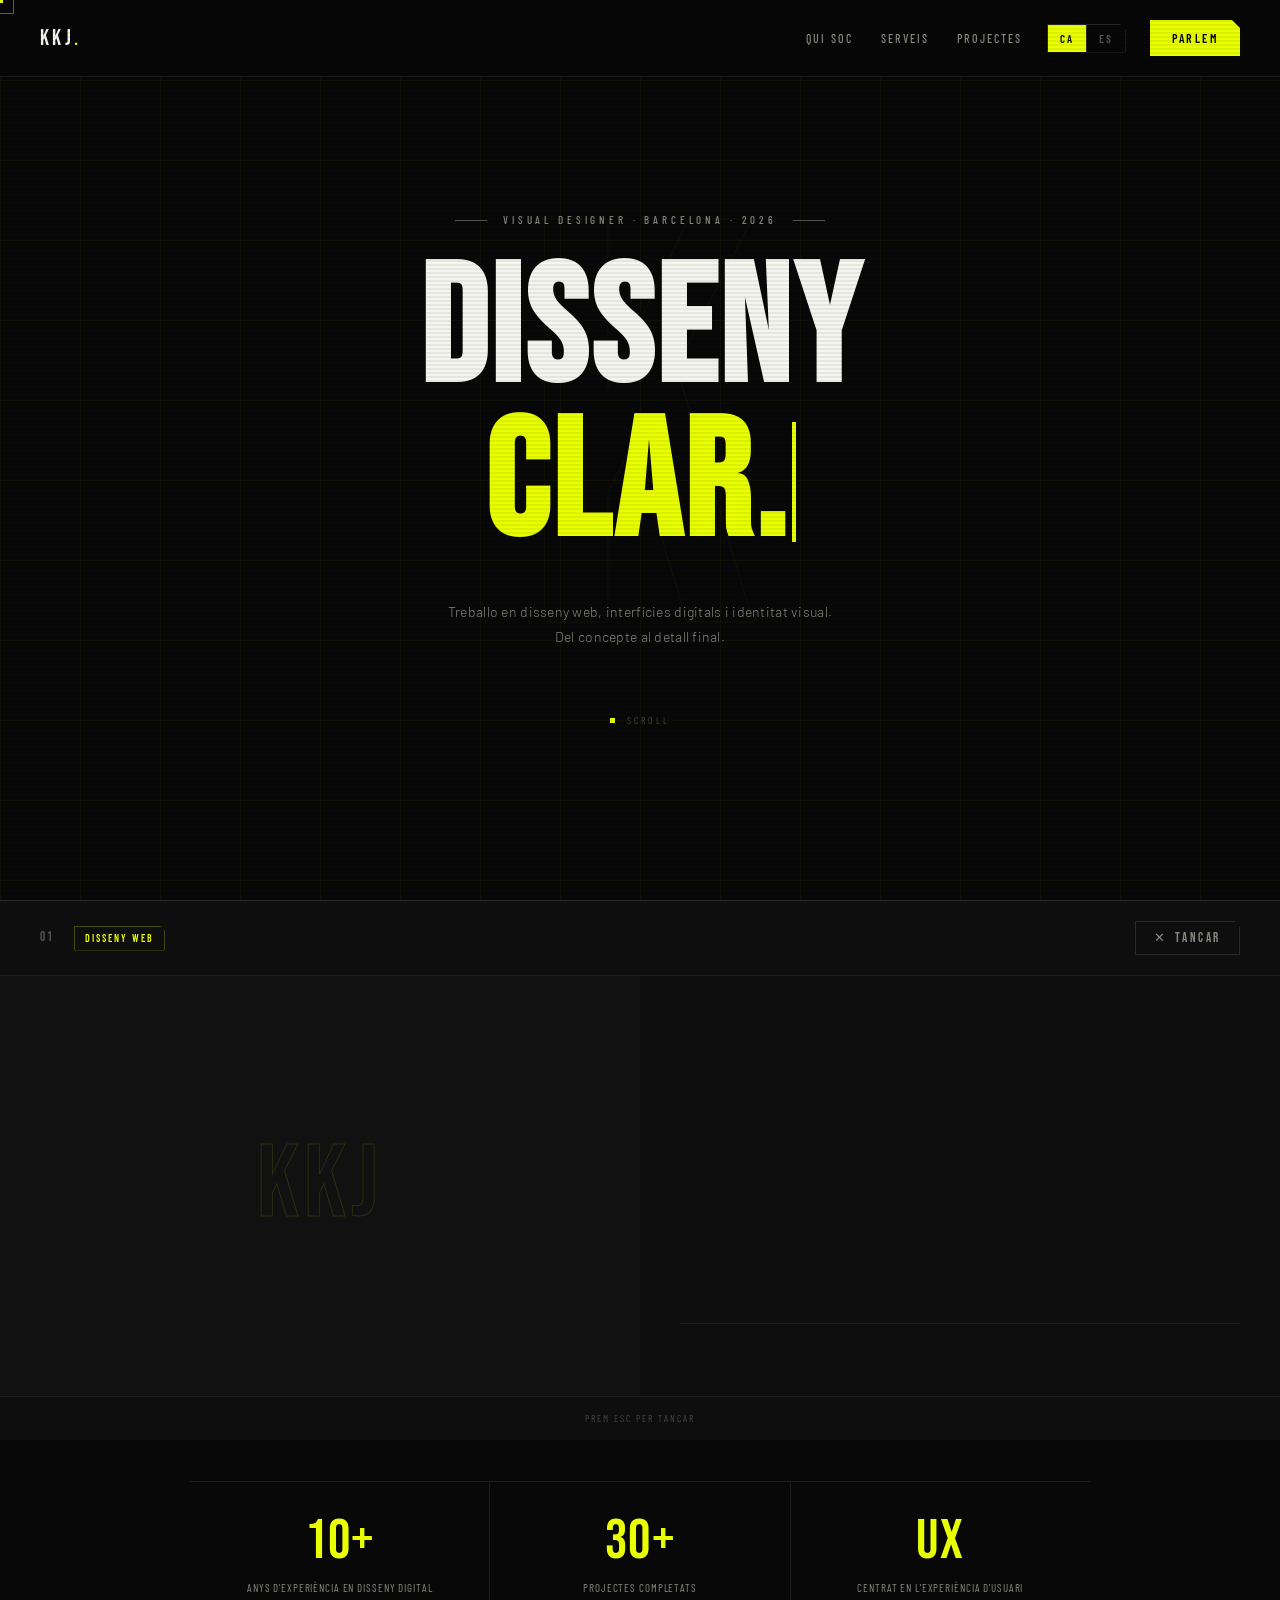
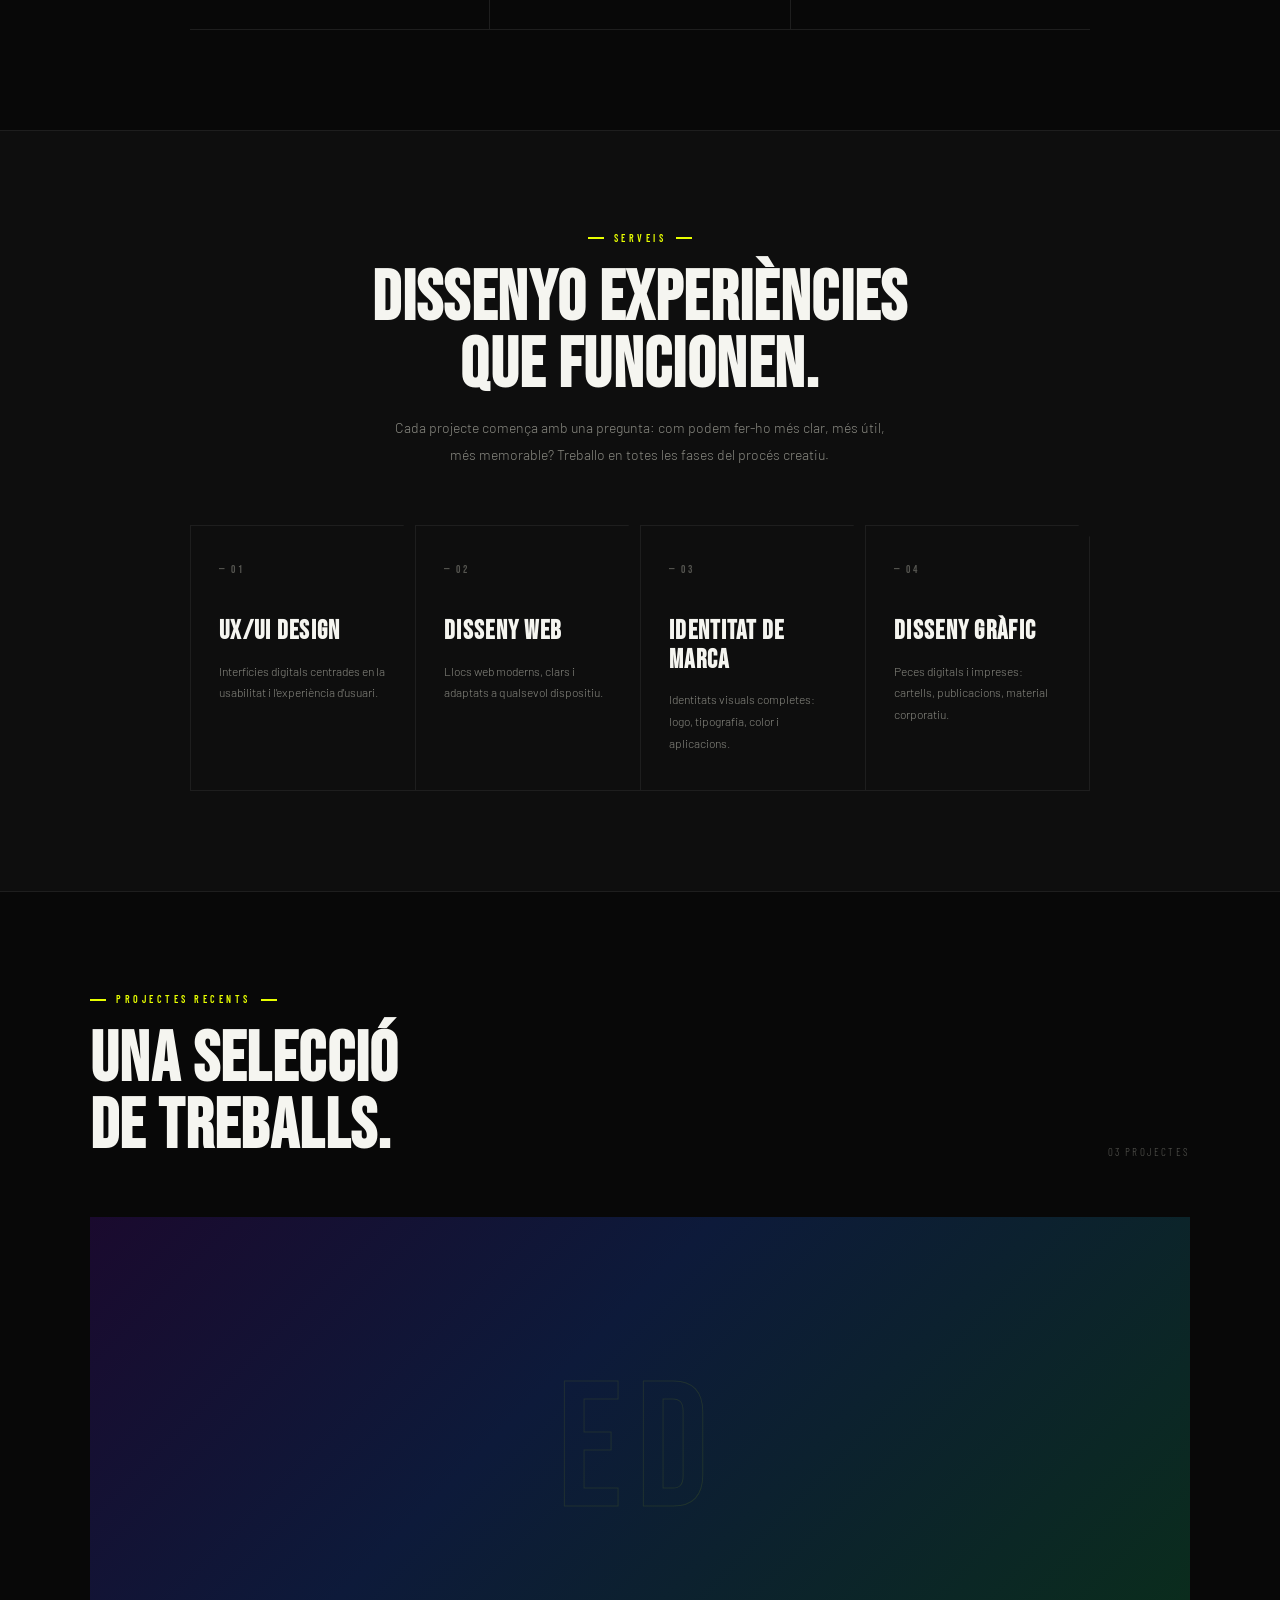
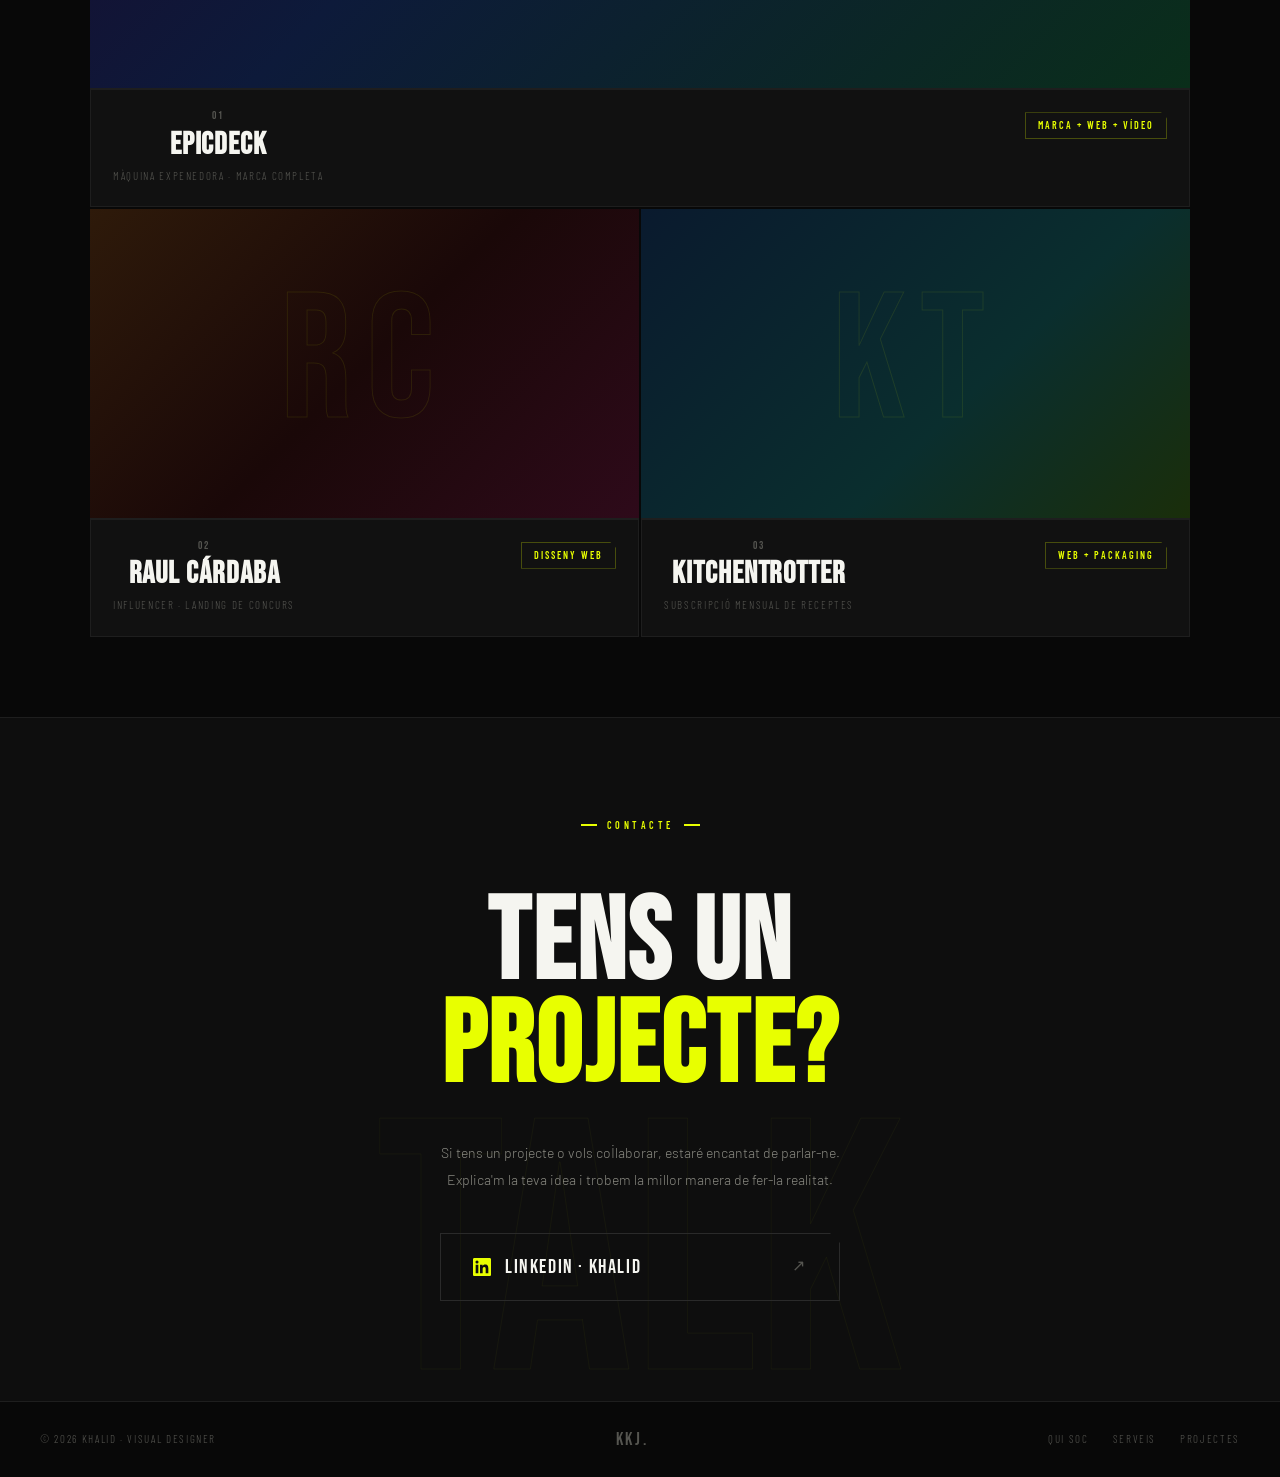
==== index.html @ f928d259 "Add files via upload" ====
<!DOCTYPE html>
<html lang="ca">
<head>
  <meta charset="UTF-8" />
  <meta name="viewport" content="width=device-width, initial-scale=1.0" />
  <title>Khalid · Dissenyador Web i Gràfic a Barcelona</title>
  <meta name="description" content="Khalid, dissenyador web i gràfic a Barcelona. Especialitzat en identitat visual, disseny web, packaging i contingut digital. Projectes reals per a marques i creadors." />
  <meta name="keywords" content="dissenyador web Barcelona, diseñador web Barcelona, diseñador gráfico Barcelona, identitat visual, identidad visual, branding, packaging, portfolio disseny" />
  <meta name="author" content="Khalid" />
  <meta name="robots" content="index, follow" />
  <link rel="canonical" href="https://khalidkkj.com/" />

  <!-- Open Graph (WhatsApp, LinkedIn, Facebook) -->
  <meta property="og:type" content="website" />
  <meta property="og:url" content="https://khalidkkj.com/" />
  <meta property="og:title" content="Khalid · Dissenyador Web i Gràfic a Barcelona" />
  <meta property="og:description" content="Disseny web, identitat visual i packaging. Projectes reals per a marques i creadors a Barcelona." />
  <meta property="og:image" content="https://khalidkkj.com/og-image.jpg" />
  <meta property="og:locale" content="ca_ES" />
  <meta property="og:locale:alternate" content="es_ES" />

  <!-- Twitter Card -->
  <meta name="twitter:card" content="summary_large_image" />
  <meta name="twitter:title" content="Khalid · Dissenyador Web i Gràfic a Barcelona" />
  <meta name="twitter:description" content="Disseny web, identitat visual i packaging. Projectes reals per a marques i creadors a Barcelona." />
  <meta name="twitter:image" content="https://khalidkkj.com/og-image.jpg" />

  <link rel="preconnect" href="https://fonts.googleapis.com" />
  <link rel="preconnect" href="https://fonts.gstatic.com" crossorigin />
  <link href="https://fonts.googleapis.com/css2?family=Bebas+Neue&family=Barlow:ital,wght@0,300;0,400;0,500;0,600;1,300;1,400&family=Barlow+Condensed:wght@300;400;500;600;700&display=swap" rel="stylesheet" />
  <style>
    *, *::before, *::after { box-sizing: border-box; margin: 0; padding: 0; }

    :root {
      --bg:      #080808;
      --bg2:     #0e0e0e;
      --surface: #111;
      --border:  #1e1e1e;
      --border2: #2a2a2a;
      --text:    #e8e8e0;
      --muted:   #555550;
      --muted2:  #888880;
      --accent:  #e8ff00;
      --white:   #f5f5f0;
    }

    html { scroll-behavior: smooth; }

    body {
      background: var(--bg);
      color: var(--text);
      font-family: 'Barlow', sans-serif;
      font-weight: 300;
      line-height: 1.5;
      overflow-x: hidden;
      cursor: none;
    }

    .cursor {
      width: 6px; height: 6px;
      background: var(--accent);
      position: fixed;
      pointer-events: none;
      z-index: 9999;
      transform: translate(-50%, -50%);
      transition: transform 0.08s ease;
    }
    .cursor-follower {
      width: 28px; height: 28px;
      border: 1px solid var(--accent);
      position: fixed;
      pointer-events: none;
      z-index: 9998;
      transform: translate(-50%, -50%);
      transition: all 0.15s ease;
      opacity: 0.4;
    }

    body::after {
      content: '';
      position: fixed; inset: 0;
      background: repeating-linear-gradient(
        0deg, transparent, transparent 2px,
        rgba(0,0,0,0.06) 2px, rgba(0,0,0,0.06) 4px
      );
      pointer-events: none;
      z-index: 9996;
    }

    /* NAV */
    nav {
      position: fixed;
      top: 0; left: 0; right: 0;
      z-index: 100;
      display: flex;
      justify-content: space-between;
      align-items: center;
      padding: 20px 40px;
      border-bottom: 1px solid var(--border);
      background: rgba(8,8,8,0.92);
      backdrop-filter: blur(12px);
    }

    .nav-wordmark {
      font-family: 'Bebas Neue', sans-serif;
      font-size: 22px;
      letter-spacing: 0.15em;
      color: var(--white);
      text-decoration: none;
    }
    .nav-wordmark span { color: var(--accent); }

    .nav-right { display: flex; align-items: center; gap: 24px; }

    .nav-links { display: flex; gap: 28px; }
    .nav-link {
      font-family: 'Barlow Condensed', sans-serif;
      font-size: 12px;
      font-weight: 500;
      letter-spacing: 0.18em;
      text-transform: uppercase;
      color: var(--muted2);
      text-decoration: none;
      transition: color 0.2s;
    }
    .nav-link:hover { color: var(--accent); }

    .lang-toggle {
      display: flex;
      border: 1px solid var(--border2);
      clip-path: polygon(0 0, calc(100% - 6px) 0, 100% 6px, 100% 100%, 0 100%);
      overflow: hidden;
    }
    .lang-btn {
      font-family: 'Barlow Condensed', sans-serif;
      font-size: 11px;
      font-weight: 600;
      letter-spacing: 0.18em;
      text-transform: uppercase;
      color: var(--muted);
      background: none;
      border: none;
      padding: 7px 12px;
      cursor: none;
      transition: color 0.2s, background 0.2s;
    }
    .lang-btn + .lang-btn { border-left: 1px solid var(--border2); }
    .lang-btn:hover { color: var(--accent); }
    .lang-btn.active { color: var(--bg); background: var(--accent); }

    .btn-cta {
      font-family: 'Barlow Condensed', sans-serif;
      font-size: 12px;
      font-weight: 600;
      letter-spacing: 0.2em;
      text-transform: uppercase;
      color: var(--bg);
      background: var(--accent);
      border: none;
      padding: 9px 22px;
      text-decoration: none;
      display: inline-block;
      transition: background 0.2s, transform 0.15s;
      clip-path: polygon(0 0, calc(100% - 8px) 0, 100% 8px, 100% 100%, 0 100%);
    }
    .btn-cta:hover { background: #fff; transform: translateY(-1px); }

    /* HERO */
    header {
      min-height: 100vh;
      display: flex;
      flex-direction: column;
      justify-content: center;
      align-items: center;
      text-align: center;
      padding: 120px 40px 80px;
      position: relative;
      overflow: hidden;
    }

    header::before {
      content: '';
      position: absolute; inset: 0;
      background-image:
        linear-gradient(rgba(232,255,0,0.03) 1px, transparent 1px),
        linear-gradient(90deg, rgba(232,255,0,0.03) 1px, transparent 1px);
      background-size: 80px 80px;
      pointer-events: none;
    }

    .hero-watermark {
      position: absolute;
      top: 50%; left: 50%;
      transform: translate(-50%, -50%);
      font-family: 'Bebas Neue', sans-serif;
      font-size: clamp(300px, 45vw, 600px);
      color: transparent;
      -webkit-text-stroke: 1px rgba(232,255,0,0.04);
      line-height: 1;
      user-select: none;
      pointer-events: none;
    }

    .hero-eyebrow {
      font-family: 'Barlow Condensed', sans-serif;
      font-size: 11px;
      font-weight: 500;
      letter-spacing: 0.35em;
      text-transform: uppercase;
      color: var(--muted2);
      margin-bottom: 28px;
      display: flex;
      align-items: center;
      gap: 16px;
    }
    .hero-eyebrow::before, .hero-eyebrow::after {
      content: '';
      display: block;
      width: 32px; height: 1px;
      background: var(--muted);
    }

    .hero-title {
      font-family: 'Bebas Neue', sans-serif;
      font-size: clamp(72px, 13vw, 180px);
      line-height: 0.92;
      color: var(--white);
      letter-spacing: 0.02em;
      position: relative;
      z-index: 1;
    }

    .line-accent { color: var(--accent); display: block; }

    .typing-wrap { display: inline-flex; align-items: baseline; }
    .typing-word { color: var(--accent); min-width: 2px; }
    .typing-cursor {
      display: inline-block;
      width: 4px;
      background: var(--accent);
      height: 0.72em;
      margin-left: 3px;
      position: relative; top: 0.04em;
      animation: blink 0.85s step-end infinite;
    }
    @keyframes blink { 0%,100%{opacity:1} 50%{opacity:0} }

    .hero-sub {
      margin-top: 36px;
      max-width: 440px;
      font-size: 14px;
      font-weight: 300;
      color: var(--muted2);
      line-height: 1.8;
      letter-spacing: 0.02em;
      position: relative; z-index: 1;
    }

    .hero-scroll {
      margin-top: 64px;
      font-family: 'Barlow Condensed', sans-serif;
      font-size: 10px;
      letter-spacing: 0.3em;
      text-transform: uppercase;
      color: var(--muted);
      display: flex;
      align-items: center;
      gap: 12px;
      position: relative; z-index: 1;
      animation: scrollBob 2s ease-in-out infinite;
    }
    .hero-scroll-dot { width: 5px; height: 5px; background: var(--accent); }
    @keyframes scrollBob { 0%,100%{transform:translateY(0)} 50%{transform:translateY(6px)} }

    /* SHARED */
    .divider { width: 100%; height: 1px; background: var(--border); }

    section {
      padding: 100px 40px;
      display: flex;
      flex-direction: column;
      align-items: center;
      text-align: center;
    }

    .section-tag {
      font-family: 'Barlow Condensed', sans-serif;
      font-size: 10px;
      font-weight: 600;
      letter-spacing: 0.35em;
      text-transform: uppercase;
      color: var(--accent);
      margin-bottom: 20px;
      display: flex;
      align-items: center;
      justify-content: center;
      gap: 10px;
    }
    .section-tag::before,
    .section-tag::after { content:''; display:block; width:16px; height:2px; background:var(--accent); }

    /* ABOUT */
    #qui-soc { gap: 0; }

    .about-title {
      font-family: 'Bebas Neue', sans-serif;
      font-size: clamp(48px, 6vw, 88px);
      line-height: 0.95;
      color: var(--white);
      letter-spacing: 0.02em;
      margin-bottom: 28px;
    }
    .about-title span { color: var(--accent); }

    .about-text {
      font-size: 14px;
      color: var(--muted2);
      line-height: 1.9;
      margin-bottom: 16px;
      max-width: 600px;
      margin-left: auto;
      margin-right: auto;
    }

    .stats-row {
      display: flex;
      justify-content: center;
      gap: 0;
      margin-top: 60px;
      border-top: 1px solid var(--border);
      border-bottom: 1px solid var(--border);
      width: 100%;
      max-width: 900px;
    }

    .stat-item {
      flex: 1;
      padding: 32px 24px;
      display: flex;
      flex-direction: column;
      align-items: center;
      gap: 10px;
      border-right: 1px solid var(--border);
    }
    .stat-item:last-child { border-right: none; }

    .stat-num {
      font-family: 'Bebas Neue', sans-serif;
      font-size: 56px;
      color: var(--accent);
      line-height: 1;
      letter-spacing: 0.02em;
    }

    .stat-label {
      font-size: 11px;
      font-weight: 400;
      color: var(--muted2);
      letter-spacing: 0.08em;
      text-transform: uppercase;
      font-family: 'Barlow Condensed', sans-serif;
      text-align: center;
    }

    /* SERVICES */
    #que-faig { background: var(--bg2); }

    .services-title {
      font-family: 'Bebas Neue', sans-serif;
      font-size: clamp(48px, 5.5vw, 80px);
      line-height: 0.95;
      color: var(--white);
      letter-spacing: 0.02em;
      margin-bottom: 16px;
    }

    .services-intro {
      font-size: 14px;
      color: var(--muted2);
      line-height: 1.9;
      max-width: 500px;
      margin: 0 auto 56px;
    }

    .services-grid {
      display: grid;
      grid-template-columns: repeat(4, 1fr);
      width: 100%;
      max-width: 900px;
    }

    .service-card {
      border: 1px solid var(--border);
      border-right: none;
      padding: 36px 28px;
      position: relative;
      overflow: hidden;
      transition: background 0.3s;
      clip-path: polygon(0 0, calc(100% - 12px) 0, 100% 12px, 100% 100%, 0 100%);
      text-align: left;
    }
    .service-card:last-child { border-right: 1px solid var(--border); }

    .service-card::after {
      content: '';
      position: absolute;
      top: 0; left: 0; right: 0;
      height: 2px;
      background: var(--accent);
      transform: scaleX(0);
      transform-origin: left;
      transition: transform 0.35s ease;
    }
    .service-card:hover::after { transform: scaleX(1); }
    .service-card:hover { background: rgba(232,255,0,0.03); }

    .service-num { font-family:'Bebas Neue',sans-serif; font-size:11px; letter-spacing:0.2em; color:var(--muted); margin-bottom:40px; }
    .service-name { font-family:'Bebas Neue',sans-serif; font-size:26px; letter-spacing:0.05em; color:var(--white); margin-bottom:14px; line-height:1.1; }
    .service-desc { font-size:12px; color:var(--muted2); line-height:1.8; }

    /* PROJECTS — Behance/Dribbble style */
    #projectes { padding-bottom: 80px; }

    .projects-header {
      display: flex;
      justify-content: space-between;
      align-items: flex-end;
      margin-bottom: 56px;
      width: 100%;
      max-width: 1100px;
      text-align: left;
    }

    .projects-title {
      font-family: 'Bebas Neue', sans-serif;
      font-size: clamp(48px, 5.5vw, 80px);
      line-height: 0.95;
      color: var(--white);
      letter-spacing: 0.02em;
    }

    .projects-count {
      font-family: 'Barlow Condensed', sans-serif;
      font-size: 11px;
      letter-spacing: 0.2em;
      text-transform: uppercase;
      color: var(--muted);
    }

    .projects-grid {
      width: 100%;
      max-width: 1100px;
      display: grid;
      grid-template-columns: 1fr 1fr;
      gap: 2px;
    }

    .project-card:first-child { grid-column: 1 / -1; }

    .project-card {
      position: relative;
      overflow: hidden;
      cursor: none;
      background: var(--surface);
      display: block;
    }

    .project-thumb {
      width: 100%;
      aspect-ratio: 16 / 9;
      position: relative;
      overflow: hidden;
    }
    .project-card:first-child .project-thumb { aspect-ratio: 21 / 9; }

    .project-thumb-bg {
      width: 100%; height: 100%;
      position: absolute; inset: 0;
      transition: transform 0.55s cubic-bezier(0.25,0.46,0.45,0.94);
    }
    .project-card:hover .project-thumb-bg { transform: scale(1.06); }

    .project-thumb-bg-1 { background: linear-gradient(135deg, #1a0a2e 0%, #0d1a3a 40%, #0a2e1a 100%); }
    .project-thumb-bg-2 { background: linear-gradient(135deg, #2e1a0a 0%, #1a0808 50%, #2e0a1a 100%); }
    .project-thumb-bg-3 { background: linear-gradient(135deg, #0a1a2e 0%, #0a2e2e 60%, #1a2e0a 100%); }

    .project-thumb-deco {
      position: absolute; inset: 0;
      display: flex; align-items: center; justify-content: center;
      pointer-events: none;
    }
    .project-thumb-letter {
      font-family: 'Bebas Neue', sans-serif;
      font-size: clamp(80px, 14vw, 220px);
      color: transparent;
      -webkit-text-stroke: 1px rgba(232,255,0,0.09);
      letter-spacing: 0.08em;
      user-select: none;
      line-height: 1;
      transition: transform 0.55s cubic-bezier(0.25,0.46,0.45,0.94);
    }
    .project-card:hover .project-thumb-letter {
      transform: scale(1.08);
      -webkit-text-stroke-color: rgba(232,255,0,0.22);
    }

    .project-thumb img {
      position: absolute; inset: 0;
      width: 100%; height: 100%;
      object-fit: cover;
      transition: transform 0.55s cubic-bezier(0.25,0.46,0.45,0.94);
      z-index: 2;
    }
    .project-card:hover .project-thumb img { transform: scale(1.05); }

    .project-thumb-overlay {
      position: absolute; inset: 0;
      background: rgba(8,8,8,0.7);
      display: flex; align-items: center; justify-content: center;
      opacity: 0;
      transition: opacity 0.3s ease;
      z-index: 3;
    }
    .project-card:hover .project-thumb-overlay { opacity: 1; }

    .project-overlay-btn {
      font-family: 'Bebas Neue', sans-serif;
      font-size: 13px;
      letter-spacing: 0.25em;
      color: var(--bg);
      background: var(--accent);
      padding: 13px 30px;
      clip-path: polygon(0 0, calc(100% - 8px) 0, 100% 8px, 100% 100%, 0 100%);
      transform: translateY(10px);
      transition: transform 0.3s ease;
    }
    .project-card:hover .project-overlay-btn { transform: translateY(0); }

    .project-card-info {
      padding: 18px 22px 22px;
      display: flex;
      align-items: flex-start;
      justify-content: space-between;
      gap: 16px;
      border: 1px solid var(--border);
      border-top: 2px solid var(--border);
      transition: border-top-color 0.3s ease;
    }
    .project-card:hover .project-card-info { border-top-color: var(--accent); }

    .project-card-left { display: flex; flex-direction: column; gap: 5px; }

    .project-card-index { font-family:'Bebas Neue',sans-serif; font-size:11px; letter-spacing:0.2em; color:var(--muted); }

    .project-name {
      font-family: 'Bebas Neue', sans-serif;
      font-size: clamp(22px, 2.4vw, 32px);
      letter-spacing: 0.03em;
      color: var(--white);
      line-height: 1;
      transition: color 0.25s;
    }
    .project-card:hover .project-name { color: var(--accent); }

    .project-sub {
      font-family: 'Barlow Condensed', sans-serif;
      font-size: 11px;
      letter-spacing: 0.15em;
      text-transform: uppercase;
      color: var(--muted);
      margin-top: 2px;
    }

    .project-tag {
      font-family: 'Barlow Condensed', sans-serif;
      font-size: 10px;
      font-weight: 600;
      letter-spacing: 0.2em;
      text-transform: uppercase;
      color: var(--accent);
      border: 1px solid rgba(232,255,0,0.25);
      padding: 5px 12px;
      clip-path: polygon(0 0, calc(100% - 6px) 0, 100% 6px, 100% 100%, 0 100%);
      white-space: nowrap;
      align-self: flex-start;
      margin-top: 4px;
      flex-shrink: 0;
    }

    /* CONTACT */
    #contacte {
      background: var(--bg2);
      min-height: 60vh;
      justify-content: center;
      position: relative;
      overflow: hidden;
    }

    #contacte::before {
      content: 'TALK';
      position: absolute;
      left: 50%; bottom: -40px;
      transform: translateX(-50%);
      font-family: 'Bebas Neue', sans-serif;
      font-size: clamp(160px, 28vw, 420px);
      color: transparent;
      -webkit-text-stroke: 1px rgba(232,255,0,0.04);
      line-height: 1;
      pointer-events: none;
      user-select: none;
      white-space: nowrap;
    }

    .contact-inner {
      display: flex;
      flex-direction: column;
      align-items: center;
      gap: 40px;
      position: relative; z-index: 1;
      max-width: 600px;
      width: 100%;
    }

    .contact-title {
      font-family: 'Bebas Neue', sans-serif;
      font-size: clamp(60px, 9vw, 130px);
      line-height: 0.9;
      color: var(--white);
      letter-spacing: 0.02em;
    }
    .contact-title span { color: var(--accent); display: block; }

    .contact-text { font-size: 14px; color: var(--muted2); line-height: 1.9; max-width: 440px; }

    .contact-linkedin {
      display: inline-flex;
      align-items: center;
      gap: 14px;
      color: var(--white);
      text-decoration: none;
      font-family: 'Bebas Neue', sans-serif;
      font-size: 20px;
      letter-spacing: 0.08em;
      border: 1px solid var(--border2);
      padding: 18px 32px;
      clip-path: polygon(0 0, calc(100% - 10px) 0, 100% 10px, 100% 100%, 0 100%);
      transition: color 0.25s, border-color 0.25s;
      position: relative;
      overflow: hidden;
      width: 100%;
      max-width: 400px;
      justify-content: center;
    }
    .contact-linkedin::before {
      content: '';
      position: absolute; inset: 0;
      background: var(--accent);
      transform: translateX(-100%);
      transition: transform 0.35s ease;
      z-index: 0;
    }
    .contact-linkedin:hover::before { transform: translateX(0); }
    .contact-linkedin:hover { color: var(--bg); border-color: var(--accent); }
    .contact-linkedin:hover .li-icon { fill: var(--bg); }
    .contact-linkedin:hover .li-arrow { color: var(--bg); }

    .li-icon { width:18px; height:18px; fill:var(--accent); flex-shrink:0; position:relative; z-index:1; transition:fill 0.25s; }
    .li-label { position:relative; z-index:1; }
    .li-arrow { margin-left:auto; font-size:16px; color:var(--muted); position:relative; z-index:1; transition:color 0.25s, transform 0.25s; }
    .contact-linkedin:hover .li-arrow { transform: translate(3px,-3px); }

    /* FOOTER */
    footer {
      border-top: 1px solid var(--border);
      padding: 24px 40px;
      display: flex;
      justify-content: space-between;
      align-items: center;
    }

    .footer-copy { font-family:'Barlow Condensed',sans-serif; font-size:11px; letter-spacing:0.15em; text-transform:uppercase; color:var(--muted); }
    .footer-wordmark { font-family:'Bebas Neue',sans-serif; font-size:18px; letter-spacing:0.15em; color:var(--muted); text-decoration:none; transition:color 0.2s; }
    .footer-wordmark:hover { color: var(--accent); }
    .footer-links { display:flex; gap:24px; }
    .footer-link { font-family:'Barlow Condensed',sans-serif; font-size:11px; letter-spacing:0.15em; text-transform:uppercase; color:var(--muted); text-decoration:none; transition:color 0.2s; }
    .footer-link:hover { color: var(--accent); }

    /* ANIMATIONS */
    @keyframes fadeUp { from{opacity:0;transform:translateY(24px)} to{opacity:1;transform:translateY(0)} }
    .fade-up { opacity:0; animation:fadeUp 0.7s ease forwards; }
    .fade-up-1 { animation-delay:0.05s; }
    .fade-up-2 { animation-delay:0.2s; }
    .fade-up-3 { animation-delay:0.38s; }
    .fade-up-4 { animation-delay:0.55s; }

    .reveal { opacity:0; transform:translateY(32px); transition:opacity 0.6s ease, transform 0.6s ease; }
    .reveal.visible { opacity:1; transform:translateY(0); }

    /* PROJECT MODAL */
    .modal-overlay {
      position: fixed; inset: 0;
      background: rgba(0,0,0,0.85);
      backdrop-filter: blur(6px);
      z-index: 1000;
      opacity: 0;
      pointer-events: none;
      transition: opacity 0.35s ease;
    }
    .modal-overlay.open { opacity: 1; pointer-events: all; }

    .modal {
      position: fixed;
      bottom: 0; left: 0; right: 0;
      z-index: 1001;
      background: var(--bg2);
      border-top: 1px solid var(--border2);
      transform: translateY(100%);
      transition: transform 0.45s cubic-bezier(0.16, 1, 0.3, 1);
      max-height: 90vh;
      overflow-y: auto;
    }
    .modal.open { transform: translateY(0); }

    .modal-header {
      display: flex;
      justify-content: space-between;
      align-items: center;
      padding: 20px 40px;
      border-bottom: 1px solid var(--border);
    }

    .modal-header-left { display: flex; align-items: center; gap: 20px; }
    .modal-index { font-family:'Bebas Neue',sans-serif; font-size:13px; letter-spacing:0.15em; color:var(--muted); }

    .modal-tag {
      font-family: 'Barlow Condensed', sans-serif;
      font-size: 10px; font-weight: 600; letter-spacing: 0.2em; text-transform: uppercase;
      color: var(--accent);
      border: 1px solid rgba(232,255,0,0.25);
      padding: 4px 10px;
      clip-path: polygon(0 0, calc(100% - 5px) 0, 100% 5px, 100% 100%, 0 100%);
    }

    .modal-close {
      font-family: 'Bebas Neue', sans-serif;
      font-size: 13px; letter-spacing: 0.2em;
      color: var(--muted2);
      background: none;
      border: 1px solid var(--border2);
      padding: 8px 18px;
      cursor: none;
      transition: color 0.2s, border-color 0.2s;
      display: flex; align-items: center; gap: 8px;
      clip-path: polygon(0 0, calc(100% - 6px) 0, 100% 6px, 100% 100%, 0 100%);
    }
    .modal-close:hover { color: var(--accent); border-color: var(--accent); }

    .modal-body {
      display: grid;
      grid-template-columns: 1fr 1fr;
      min-height: 420px;
    }

    .modal-image {
      position: relative; overflow: hidden;
      background: var(--surface);
      min-height: 360px;
    }

    .modal-image img {
      width: 100%; height: 100%;
      object-fit: cover; display: block;
      transition: transform 0.6s ease;
    }
    .modal.open .modal-image img { transform: scale(1.03); }

    .modal-image-placeholder {
      width: 100%; height: 100%; min-height: 360px;
      display: flex; align-items: center; justify-content: center;
      font-family: 'Bebas Neue', sans-serif;
      font-size: clamp(60px, 8vw, 120px);
      color: transparent;
      -webkit-text-stroke: 1px rgba(232,255,0,0.12);
      letter-spacing: 0.05em; user-select: none;
    }

    .modal-info {
      padding: 48px 40px;
      display: flex; flex-direction: column;
      justify-content: space-between; gap: 32px;
    }

    .modal-title { font-family:'Bebas Neue',sans-serif; font-size:clamp(36px,4vw,60px); line-height:0.95; color:var(--white); letter-spacing:0.02em; }
    .modal-year { font-family:'Barlow Condensed',sans-serif; font-size:11px; letter-spacing:0.2em; text-transform:uppercase; color:var(--accent); margin-top:10px; }
    .modal-desc { font-size:14px; color:var(--muted2); line-height:1.9; flex:1; }

    .modal-meta { display:flex; flex-direction:column; gap:12px; border-top:1px solid var(--border); padding-top:24px; }
    .modal-meta-row { display:flex; justify-content:space-between; align-items:baseline; gap:16px; }
    .modal-meta-key { font-family:'Barlow Condensed',sans-serif; font-size:10px; letter-spacing:0.2em; text-transform:uppercase; color:var(--muted); white-space:nowrap; }
    .modal-meta-val { font-family:'Barlow Condensed',sans-serif; font-size:13px; letter-spacing:0.05em; color:var(--muted2); text-align:right; }

    .modal-esc { font-family:'Barlow Condensed',sans-serif; font-size:10px; letter-spacing:0.2em; text-transform:uppercase; color:var(--muted); text-align:center; padding:14px; border-top:1px solid var(--border); }

    [data-t] { transition: opacity 0.2s ease; }

    @media (max-width: 700px) {
      .modal-body { grid-template-columns: 1fr; }
      .modal-header { padding: 16px 24px; }
      .modal-info { padding: 32px 24px; }
    }

    @media (max-width: 900px) {
      .projects-grid { grid-template-columns: 1fr; }
      .project-card:first-child { grid-column: 1; }
      .project-card:first-child .project-thumb { aspect-ratio: 16 / 9; }
      nav, header, section, footer { padding-left:24px; padding-right:24px; }
      .services-grid { grid-template-columns:1fr 1fr; }
      .service-card:nth-child(even) { border-right:1px solid var(--border); }
      .stats-row { flex-direction:column; }
      .stat-item { border-right:none; border-bottom:1px solid var(--border); }
      .stat-item:last-child { border-bottom:none; }
      footer { flex-direction:column; gap:14px; text-align:center; }
      .nav-links { display:none; }
    }
    @media (max-width: 600px) {
      .services-grid { grid-template-columns:1fr; }
      .service-card { border-right:1px solid var(--border) !important; }
      .projects-header { flex-direction:column; align-items:flex-start; gap:6px; }
      .hero-watermark { display:none; }
    }
  </style>
</head>
<body>

  <div class="cursor" id="cursor"></div>
  <div class="cursor-follower" id="cursorFollower"></div>

  <nav>
    <a href="#inici" class="nav-wordmark">KKJ<span>.</span></a>
    <div class="nav-right">
      <div class="nav-links">
        <a href="#qui-soc"   class="nav-link" data-t="nav.about">Qui soc</a>
        <a href="#que-faig"  class="nav-link" data-t="nav.services">Serveis</a>
        <a href="#projectes" class="nav-link" data-t="nav.projects">Projectes</a>
      </div>
      <div class="lang-toggle">
        <button class="lang-btn active" data-lang="ca">CA</button>
        <button class="lang-btn" data-lang="es">ES</button>
      </div>
      <a href="#contacte" class="btn-cta" data-t="nav.cta">Parlem</a>
    </div>
  </nav>

  <header id="inici">
    <div class="hero-watermark">K</div>
    <p class="hero-eyebrow fade-up fade-up-1" data-t="hero.eyebrow">Visual Designer · Barcelona · 2026</p>
    <h1 class="hero-title fade-up fade-up-2">
      <span data-t="hero.title1">DISSENY</span><br />
      <span class="line-accent typing-wrap">
        <span class="typing-word" id="typingWord"></span><span class="typing-cursor"></span>
      </span>
    </h1>
    <p class="hero-sub fade-up fade-up-3" data-t="hero.sub">
      Treballo en disseny web, interfícies digitals i identitat visual.<br />Del concepte al detall final.
    </p>
    <div class="hero-scroll fade-up fade-up-4">
      <div class="hero-scroll-dot"></div>
      <span data-t="hero.scroll">Scroll</span>
    </div>
  </header>

  <div class="divider"></div>

  <section id="qui-soc">
    <div class="reveal">
      <p class="section-tag" data-t="about.tag">Qui soc</p>
      <h2 class="about-title" data-t="about.title">DISSENYADOR<br /><span>VISUAL</span><br />AMB CRITERI.</h2>
      <p class="about-text" data-t="about.p1">Soc Khalid, dissenyador web i gràfic amb passió per crear experiències visuals que comuniquen de manera clara i efectiva. Combino estètica i funcionalitat en cada projecte.</p>
      <p class="about-text" data-t="about.p2">El meu procés abasta tot el cicle: des de la recerca i l'arquitectura de la informació fins als detalls visuals finals. El bon disseny és invisible — simplement funciona.</p>
    </div>
    <div class="stats-row reveal">
      <div class="stat-item">
        <span class="stat-num">10+</span>
        <span class="stat-label" data-t="about.stat1">Anys d'experiència en disseny digital</span>
      </div>
      <div class="stat-item">
        <span class="stat-num">30+</span>
        <span class="stat-label" data-t="about.stat2">Projectes completats</span>
      </div>
      <div class="stat-item">
        <span class="stat-num">UX</span>
        <span class="stat-label" data-t="about.stat3">Centrat en l'experiència d'usuari</span>
      </div>
    </div>
  </section>

  <div class="divider"></div>

  <section id="que-faig">
    <div class="reveal">
      <p class="section-tag" data-t="services.tag">Serveis</p>
      <h2 class="services-title" data-t="services.title">DISSENYO EXPERIÈNCIES<br />QUE FUNCIONEN.</h2>
      <p class="services-intro" data-t="services.intro">Cada projecte comença amb una pregunta: com podem fer-ho més clar, més útil, més memorable? Treballo en totes les fases del procés creatiu.</p>
    </div>
    <div class="services-grid">
      <div class="service-card reveal">
        <p class="service-num">— 01</p>
        <h3 class="service-name" data-t="services.s1.name">UX/UI DESIGN</h3>
        <p class="service-desc" data-t="services.s1.desc">Interfícies digitals centrades en la usabilitat i l'experiència d'usuari.</p>
      </div>
      <div class="service-card reveal">
        <p class="service-num">— 02</p>
        <h3 class="service-name" data-t="services.s2.name">DISSENY WEB</h3>
        <p class="service-desc" data-t="services.s2.desc">Llocs web moderns, clars i adaptats a qualsevol dispositiu.</p>
      </div>
      <div class="service-card reveal">
        <p class="service-num">— 03</p>
        <h3 class="service-name" data-t="services.s3.name">IDENTITAT DE MARCA</h3>
        <p class="service-desc" data-t="services.s3.desc">Identitats visuals completes: logo, tipografia, color i aplicacions.</p>
      </div>
      <div class="service-card reveal">
        <p class="service-num">— 04</p>
        <h3 class="service-name" data-t="services.s4.name">DISSENY GRÀFIC</h3>
        <p class="service-desc" data-t="services.s4.desc">Peces digitals i impreses: cartells, publicacions, material corporatiu.</p>
      </div>
    </div>
  </section>

  <div class="divider"></div>

  <section id="projectes">
    <div class="projects-header reveal">
      <div>
        <p class="section-tag" style="justify-content:flex-start;" data-t="projects.tag">Projectes recents</p>
        <h2 class="projects-title" data-t="projects.title">UNA SELECCIÓ<br>DE TREBALLS.</h2>
      </div>
      <span class="projects-count" data-t="projects.count">03 projectes</span>
    </div>

    <div class="projects-grid">

      <!-- EPICDECK — featured full width -->
      <div class="project-card reveal" data-project="0">
        <div class="project-thumb">
          <div class="project-thumb-bg project-thumb-bg-1"></div>
          <div class="project-thumb-deco">
            <span class="project-thumb-letter">ED</span>
          </div>
          <div class="project-thumb-overlay">
            <span class="project-overlay-btn" data-t="modal.open">VEURE PROJECTE</span>
          </div>
        </div>
        <div class="project-card-info">
          <div class="project-card-left">
            <span class="project-card-index">01</span>
            <h3 class="project-name" data-t="projects.p1.name">EPICDECK</h3>
            <p class="project-sub" data-t="projects.p1.sub">Màquina expenedora · Marca completa</p>
          </div>
          <span class="project-tag" data-t="projects.p1.tag">Marca + Web + Vídeo</span>
        </div>
      </div>

      <!-- RAUL CÁRDABA -->
      <div class="project-card reveal" data-project="1">
        <div class="project-thumb">
          <div class="project-thumb-bg project-thumb-bg-2"></div>
          <div class="project-thumb-deco">
            <span class="project-thumb-letter">RC</span>
          </div>
          <div class="project-thumb-overlay">
            <span class="project-overlay-btn" data-t="modal.open">VEURE PROJECTE</span>
          </div>
        </div>
        <div class="project-card-info">
          <div class="project-card-left">
            <span class="project-card-index">02</span>
            <h3 class="project-name" data-t="projects.p2.name">RAUL CÁRDABA</h3>
            <p class="project-sub" data-t="projects.p2.sub">Influencer · Landing de concurs</p>
          </div>
          <span class="project-tag" data-t="projects.p2.tag">Disseny Web</span>
        </div>
      </div>

      <!-- KITCHENTROTTER -->
      <div class="project-card reveal" data-project="2">
        <div class="project-thumb">
          <div class="project-thumb-bg project-thumb-bg-3"></div>
          <div class="project-thumb-deco">
            <span class="project-thumb-letter">KT</span>
          </div>
          <div class="project-thumb-overlay">
            <span class="project-overlay-btn" data-t="modal.open">VEURE PROJECTE</span>
          </div>
        </div>
        <div class="project-card-info">
          <div class="project-card-left">
            <span class="project-card-index">03</span>
            <h3 class="project-name" data-t="projects.p3.name">KITCHENTROTTER</h3>
            <p class="project-sub" data-t="projects.p3.sub">Subscripció mensual de receptes</p>
          </div>
          <span class="project-tag" data-t="projects.p3.tag">Web + Packaging</span>
        </div>
      </div>

    </div>
  </section>

  <div class="divider"></div>

  <section id="contacte">
    <div class="contact-inner reveal">
      <p class="section-tag" data-t="contact.tag">Contacte</p>
      <h2 class="contact-title" data-t="contact.title">TENS UN<br /><span>PROJECTE?</span></h2>
      <p class="contact-text" data-t="contact.text">Si tens un projecte o vols col·laborar, estaré encantat de parlar-ne. Explica'm la teva idea i trobem la millor manera de fer-la realitat.</p>
      <a href="https://www.linkedin.com/feed/" target="_blank" rel="noopener noreferrer" class="contact-linkedin">
        <svg class="li-icon" xmlns="http://www.w3.org/2000/svg" viewBox="0 0 24 24">
          <path d="M20.447 20.452h-3.554v-5.569c0-1.328-.027-3.037-1.852-3.037-1.853 0-2.136 1.445-2.136 2.939v5.667H9.351V9h3.414v1.561h.046c.477-.9 1.637-1.85 3.37-1.85 3.601 0 4.267 2.37 4.267 5.455v6.286zM5.337 7.433a2.062 2.062 0 0 1-2.063-2.065 2.064 2.064 0 1 1 2.063 2.065zm1.782 13.019H3.555V9h3.564v11.452zM22.225 0H1.771C.792 0 0 .774 0 1.729v20.542C0 23.227.792 24 1.771 24h20.451C23.2 24 24 23.227 24 22.271V1.729C24 .774 23.2 0 22.222 0h.003z"/>
        </svg>
        <span class="li-label">LinkedIn · Khalid</span>
        <span class="li-arrow">↗</span>
      </a>
    </div>
  </section>

  <!-- PROJECT MODAL -->
  <div class="modal-overlay" id="modalOverlay"></div>
  <div class="modal" id="projectModal">
    <div class="modal-header">
      <div class="modal-header-left">
        <span class="modal-index" id="modalIndex">01</span>
        <span class="modal-tag" id="modalTag">Disseny Web</span>
      </div>
      <button class="modal-close" id="modalClose">
        <span>✕</span> <span data-t="modal.close">TANCAR</span>
      </button>
    </div>
    <div class="modal-body">
      <div class="modal-image" id="modalImageWrap">
        <div class="modal-image-placeholder" id="modalPlaceholder">KKJ</div>
      </div>
      <div class="modal-info">
        <div>
          <h2 class="modal-title" id="modalTitle"></h2>
          <p class="modal-year" id="modalYear"></p>
        </div>
        <p class="modal-desc" id="modalDesc"></p>
        <div class="modal-meta" id="modalMeta"></div>
      </div>
    </div>
    <p class="modal-esc" data-t="modal.esc">Prem ESC per tancar</p>
  </div>

  <footer>
    <span class="footer-copy" data-t="footer.copy">© 2026 Khalid · Visual Designer</span>
    <a href="#inici" class="footer-wordmark">KKJ.</a>
    <div class="footer-links">
      <a href="#qui-soc"   class="footer-link" data-t="nav.about">Qui soc</a>
      <a href="#que-faig"  class="footer-link" data-t="nav.services">Serveis</a>
      <a href="#projectes" class="footer-link" data-t="nav.projects">Projectes</a>
    </div>
  </footer>

  <script>
  const i18n = {
    ca: {
      'nav.about':    'Qui soc',
      'nav.services': 'Serveis',
      'nav.projects': 'Projectes',
      'nav.cta':      'Parlem',
      'hero.eyebrow': 'Visual Designer · Barcelona · 2026',
      'hero.title1':  'DISSENY',
      'hero.sub':     'Treballo en disseny web, interfícies digitals i identitat visual.<br />Del concepte al detall final.',
      'hero.scroll':  'Scroll',
      'about.tag':    'Qui soc',
      'about.title':  'DISSENYADOR<br /><span>VISUAL</span><br />AMB CRITERI.',
      'about.p1':     "Soc Khalid, dissenyador web i gràfic amb passió per crear experiències visuals que comuniquen de manera clara i efectiva. Combino estètica i funcionalitat en cada projecte.",
      'about.p2':     "El meu procés abasta tot el cicle: des de la recerca i l'arquitectura de la informació fins als detalls visuals finals. El bon disseny és invisible — simplement funciona.",
      'about.stat1':  "Anys d'experiència en disseny digital",
      'about.stat2':  'Projectes completats',
      'about.stat3':  "Centrat en l'experiència d'usuari",
      'services.tag':     'Serveis',
      'services.title':   'DISSENYO EXPERIÈNCIES<br />QUE FUNCIONEN.',
      'services.intro':   'Cada projecte comença amb una pregunta: com podem fer-ho més clar, més útil, més memorable? Treballo en totes les fases del procés creatiu.',
      'services.s1.name': 'UX/UI DESIGN',
      'services.s1.desc': "Interfícies digitals centrades en la usabilitat i l'experiència d'usuari.",
      'services.s2.name': 'DISSENY WEB',
      'services.s2.desc': 'Llocs web moderns, clars i adaptats a qualsevol dispositiu.',
      'services.s3.name': 'IDENTITAT DE MARCA',
      'services.s3.desc': 'Identitats visuals completes: logo, tipografia, color i aplicacions.',
      'services.s4.name': 'DISSENY GRÀFIC',
      'services.s4.desc': 'Peces digitals i impreses: cartells, publicacions, material corporatiu.',
      'projects.tag':     'Projectes recents',
      'projects.title':   'UNA SELECCIÓ<br />DE TREBALLS.',
      'projects.count':   '03 projectes',
      'projects.p1.name': 'EPICDECK',
      'projects.p1.sub':  'Màquina expenedora · Marca completa',
      'projects.p1.tag':  'Marca + Web + Vídeo',
      'projects.p2.name': 'RAUL CÁRDABA',
      'projects.p2.sub':  'Influencer · Landing de concurs',
      'projects.p2.tag':  'Disseny Web',
      'projects.p3.name': 'KITCHENTROTTER',
      'projects.p3.sub':  'Subscripció mensual de receptes',
      'projects.p3.tag':  'Web + Packaging',
      'contact.tag':   'Contacte',
      'contact.title': 'TENS UN<br /><span>PROJECTE?</span>',
      'contact.text':  "Si tens un projecte o vols col·laborar, estaré encantat de parlar-ne. Explica'm la teva idea i trobem la millor manera de fer-la realitat.",
      'modal.open':    'VEURE PROJECTE',
      'modal.close':   'TANCAR',
      'modal.esc':     'Prem ESC per tancar',
      'footer.copy':   '© 2026 Khalid · Visual Designer',
    },
    es: {
      'nav.about':    'Sobre mí',
      'nav.services': 'Servicios',
      'nav.projects': 'Proyectos',
      'nav.cta':      'Hablemos',
      'hero.eyebrow': 'Visual Designer · Barcelona · 2026',
      'hero.title1':  'DISEÑO',
      'hero.sub':     'Trabajo en diseño web, interfaces digitales e identidad visual.<br />Del concepto al detalle final.',
      'hero.scroll':  'Scroll',
      'about.tag':    'Sobre mí',
      'about.title':  'DISEÑADOR<br /><span>VISUAL</span><br />CON CRITERIO.',
      'about.p1':     'Soy Khalid, diseñador web y gráfico con pasión por crear experiencias visuales que comunican de forma clara y efectiva. Combino estética y funcionalidad en cada proyecto.',
      'about.p2':     'Mi proceso abarca todo el ciclo: desde la investigación y la arquitectura de la información hasta los detalles visuales finales. El buen diseño es invisible — simplemente funciona.',
      'about.stat1':  'Años de experiencia en diseño digital',
      'about.stat2':  'Proyectos completados',
      'about.stat3':  'Centrado en la experiencia de usuario',
      'services.tag':     'Servicios',
      'services.title':   'DISEÑO EXPERIENCIAS<br />QUE FUNCIONAN.',
      'services.intro':   'Cada proyecto empieza con una pregunta: ¿cómo podemos hacerlo más claro, más útil, más memorable? Trabajo en todas las fases del proceso creativo.',
      'services.s1.name': 'UX/UI DESIGN',
      'services.s1.desc': 'Interfaces digitales centradas en la usabilidad y la experiencia de usuario.',
      'services.s2.name': 'DISEÑO WEB',
      'services.s2.desc': 'Sitios web modernos, claros y adaptados a cualquier dispositivo.',
      'services.s3.name': 'IDENTIDAD DE MARCA',
      'services.s3.desc': 'Identidades visuales completas: logo, tipografía, color y aplicaciones.',
      'services.s4.name': 'DISEÑO GRÁFICO',
      'services.s4.desc': 'Piezas digitales e impresas: carteles, publicaciones, material corporativo.',
      'projects.tag':     'Proyectos recientes',
      'projects.title':   'UNA SELECCIÓN<br />DE TRABAJOS.',
      'projects.count':   '03 proyectos',
      'projects.p1.name': 'EPICDECK',
      'projects.p1.sub':  'Máquina expendedora · Marca completa',
      'projects.p1.tag':  'Marca + Web + Vídeo',
      'projects.p2.name': 'RAUL CÁRDABA',
      'projects.p2.sub':  'Influencer · Landing de concurso',
      'projects.p2.tag':  'Diseño Web',
      'projects.p3.name': 'KITCHENTROTTER',
      'projects.p3.sub':  'Suscripción mensual de recetas',
      'projects.p3.tag':  'Web + Packaging',
      'contact.tag':   'Contacto',
      'contact.title': 'TIENES UN<br /><span>PROYECTO?</span>',
      'contact.text':  'Si tienes un proyecto o quieres colaborar, estaré encantado de hablar. Cuéntame tu idea y encontremos la mejor manera de hacerla realidad.',
      'modal.open':    'VER PROYECTO',
      'modal.close':   'CERRAR',
      'modal.esc':     'Pulsa ESC para cerrar',
      'footer.copy':   '© 2026 Khalid · Visual Designer',
    }
  };

  const typingWords = {
    ca: ['CLAR.', 'NET.', 'HONEST.', 'PRECÍS.'],
    es: ['CLARO.', 'NETO.', 'HONESTO.', 'PRECISO.']
  };

  const projectData = {
    ca: [
      {
        index:'01', title:'EPICDECK', tag:'Marca + Web + Vídeo', year:'2025',
        client:'EpicDeck',
        role:'Marca · Disseny web · Wrapping · Vídeo RRSS',
        tools:'Figma · Illustrator · Premiere',
        desc:"Projecte complet per a una màquina expenedora. Vaig dissenyar la marca des de zero — logo, paleta i tipografia — i ho vaig aplicar al wrapping físic de la màquina. També vaig fer el disseny web i vídeos per a xarxes socials per donar-li visibilitat.",
        image:'', placeholder:'ED'
      },
      {
        index:'02', title:'RAUL CÁRDABA', tag:'Disseny Web', year:'2025',
        client:'Raul Cárdaba (FruteroTiktokero)',
        role:'Disseny de landing page',
        tools:'Figma · fan-box.net',
        desc:"Landing page per a un concurs de l'influencer Raul Cárdaba, conegut per les seves fruites virals a TikTok. L'objectiu era captar participació i comunicar els premis de forma clara i atractiva per al seu públic.",
        image:'', placeholder:'RC'
      },
      {
        index:'03', title:'KITCHENTROTTER', tag:'Web + Packaging', year:'2025',
        client:'KitchenTrotter',
        role:"Web · Packaging · Ofertes i banners",
        tools:'Figma · Illustrator · Photoshop',
        desc:"Treball per a una subscripció mensual de caixes de receptes del món. Vaig participar en el disseny de la pàgina, el packaging de les caixes i la creació de peces d'oferta i banners promocionals.",
        image:'', placeholder:'KT'
      }
    ],
    es: [
      {
        index:'01', title:'EPICDECK', tag:'Marca + Web + Vídeo', year:'2025',
        client:'EpicDeck',
        role:'Marca · Diseño web · Wrapping · Vídeo RRSS',
        tools:'Figma · Illustrator · Premiere',
        desc:"Proyecto completo para una máquina expendedora. Diseñé la marca desde cero — logo, paleta y tipografía — y lo apliqué al wrapping físico de la máquina. También hice el diseño web y vídeos para redes sociales para darle visibilidad.",
        image:'', placeholder:'ED'
      },
      {
        index:'02', title:'RAUL CÁRDABA', tag:'Diseño Web', year:'2025',
        client:'Raul Cárdaba (FruteroTiktokero)',
        role:'Diseño de landing page',
        tools:'Figma · fan-box.net',
        desc:"Landing page para un concurso del influencer Raul Cárdaba, conocido por sus frutas virales en TikTok. El objetivo era captar participación y comunicar los premios de forma clara y atractiva para su público.",
        image:'', placeholder:'RC'
      },
      {
        index:'03', title:'KITCHENTROTTER', tag:'Web + Packaging', year:'2025',
        client:'KitchenTrotter',
        role:'Web · Packaging · Ofertas y banners',
        tools:'Figma · Illustrator · Photoshop',
        desc:"Trabajo para una suscripción mensual de cajas de recetas del mundo. Participé en el diseño de la página, el packaging de las cajas y la creación de piezas de oferta y banners promocionales.",
        image:'', placeholder:'KT'
      }
    ]
  };

  const metaLabels = {
    ca: { client: 'Client', role: 'Rol', tools: 'Eines' },
    es: { client: 'Cliente', role: 'Rol', tools: 'Herramientas' }
  };

  // ── LANGUAGE SWITCH ──────────────────────────────────────────────────
  let currentLang = 'ca';

  function applyLang(lang) {
    currentLang = lang;
    const t = i18n[lang];
    document.documentElement.lang = lang;
    document.querySelectorAll('[data-t]').forEach(el => {
      const key = el.dataset.t;
      if (t[key] !== undefined) el.innerHTML = t[key];
    });
    document.querySelectorAll('.lang-btn').forEach(btn => {
      btn.classList.toggle('active', btn.dataset.lang === lang);
    });
    restartTyping(lang);
  }

  document.querySelectorAll('.lang-btn').forEach(btn => {
    btn.addEventListener('click', () => applyLang(btn.dataset.lang));
  });

  // ── TYPING EFFECT ────────────────────────────────────────────────────
  const typingEl = document.getElementById('typingWord');
  let wi = 0, ci = 0, isDeleting = false, isPausing = false;
  let typingTimer = null;

  function restartTyping(lang) {
    clearTimeout(typingTimer);
    wi = 0; ci = 0; isDeleting = false; isPausing = false;
    typingEl.textContent = '';
    typingTimer = setTimeout(() => runTyping(lang), 600);
  }

  function runTyping(lang) {
    const words = typingWords[lang];
    const w = words[wi];
    if (isPausing) {
      isPausing = false;
      typingTimer = setTimeout(() => runTyping(lang), isDeleting ? 300 : 1600);
      return;
    }
    if (!isDeleting) {
      typingEl.textContent = w.slice(0, ++ci);
      if (ci === w.length) { isDeleting = true; isPausing = true; typingTimer = setTimeout(() => runTyping(lang), 1600); return; }
    } else {
      typingEl.textContent = w.slice(0, --ci);
      if (ci === 0) { isDeleting = false; wi = (wi + 1) % words.length; isPausing = true; typingTimer = setTimeout(() => runTyping(lang), 300); return; }
    }
    typingTimer = setTimeout(() => runTyping(lang), isDeleting ? 55 : 95);
  }

  typingTimer = setTimeout(() => runTyping('ca'), 1000);

  // ── PROJECT MODAL ────────────────────────────────────────────────────
  const overlay    = document.getElementById('modalOverlay');
  const modal      = document.getElementById('projectModal');
  const modalClose = document.getElementById('modalClose');

  function openModal(idx) {
    const p = projectData[currentLang][idx];
    const labels = metaLabels[currentLang];

    document.getElementById('modalIndex').textContent = p.index;
    document.getElementById('modalTag').textContent   = p.tag;
    document.getElementById('modalTitle').textContent = p.title;
    document.getElementById('modalYear').textContent  = p.year;
    document.getElementById('modalDesc').textContent  = p.desc;
    document.getElementById('modalPlaceholder').textContent = p.placeholder;

    const wrap = document.getElementById('modalImageWrap');
    const existing = wrap.querySelector('img');
    if (existing) existing.remove();
    if (p.image) {
      const img = document.createElement('img');
      img.src = p.image; img.alt = p.title;
      document.getElementById('modalPlaceholder').style.display = 'none';
      wrap.appendChild(img);
    } else {
      document.getElementById('modalPlaceholder').style.display = 'flex';
    }

    document.getElementById('modalMeta').innerHTML = [
      [labels.client, p.client],
      [labels.role,   p.role],
      [labels.tools,  p.tools],
    ].map(([k,v]) => `
      <div class="modal-meta-row">
        <span class="modal-meta-key">${k}</span>
        <span class="modal-meta-val">${v}</span>
      </div>`).join('');

    overlay.classList.add('open');
    modal.classList.add('open');
    document.body.style.overflow = 'hidden';
  }

  function closeModal() {
    overlay.classList.remove('open');
    modal.classList.remove('open');
    document.body.style.overflow = '';
  }

  document.querySelectorAll('.project-card[data-project]').forEach(card => {
    card.addEventListener('click', () => openModal(+card.dataset.project));
  });
  modalClose.addEventListener('click', closeModal);
  overlay.addEventListener('click', closeModal);
  document.addEventListener('keydown', e => { if (e.key === 'Escape') closeModal(); });

  // ── CURSOR ───────────────────────────────────────────────────────────
  const cursor = document.getElementById('cursor');
  const follower = document.getElementById('cursorFollower');
  let mx = 0, my = 0, fx = 0, fy = 0;

  document.addEventListener('mousemove', e => {
    mx = e.clientX; my = e.clientY;
    cursor.style.left = mx + 'px'; cursor.style.top = my + 'px';
  });
  (function anim() {
    fx += (mx - fx) * 0.12; fy += (my - fy) * 0.12;
    follower.style.left = fx + 'px'; follower.style.top = fy + 'px';
    requestAnimationFrame(anim);
  })();
  document.querySelectorAll('a, button, .project-card, .service-card').forEach(e => {
    e.addEventListener('mouseenter', () => {
      cursor.style.transform = 'translate(-50%,-50%) scale(3)';
      follower.style.opacity = '0.15';
      follower.style.transform = 'translate(-50%,-50%) scale(1.4)';
    });
    e.addEventListener('mouseleave', () => {
      cursor.style.transform = 'translate(-50%,-50%) scale(1)';
      follower.style.opacity = '0.4';
      follower.style.transform = 'translate(-50%,-50%) scale(1)';
    });
  });

  // ── SCROLL REVEAL ────────────────────────────────────────────────────
  const obs = new IntersectionObserver(entries => {
    entries.forEach(e => { if (e.isIntersecting) e.target.classList.add('visible'); });
  }, { threshold: 0.1, rootMargin: '0px 0px -30px 0px' });
  document.querySelectorAll('.reveal').forEach(el => obs.observe(el));
  </script>
</body>
</html>
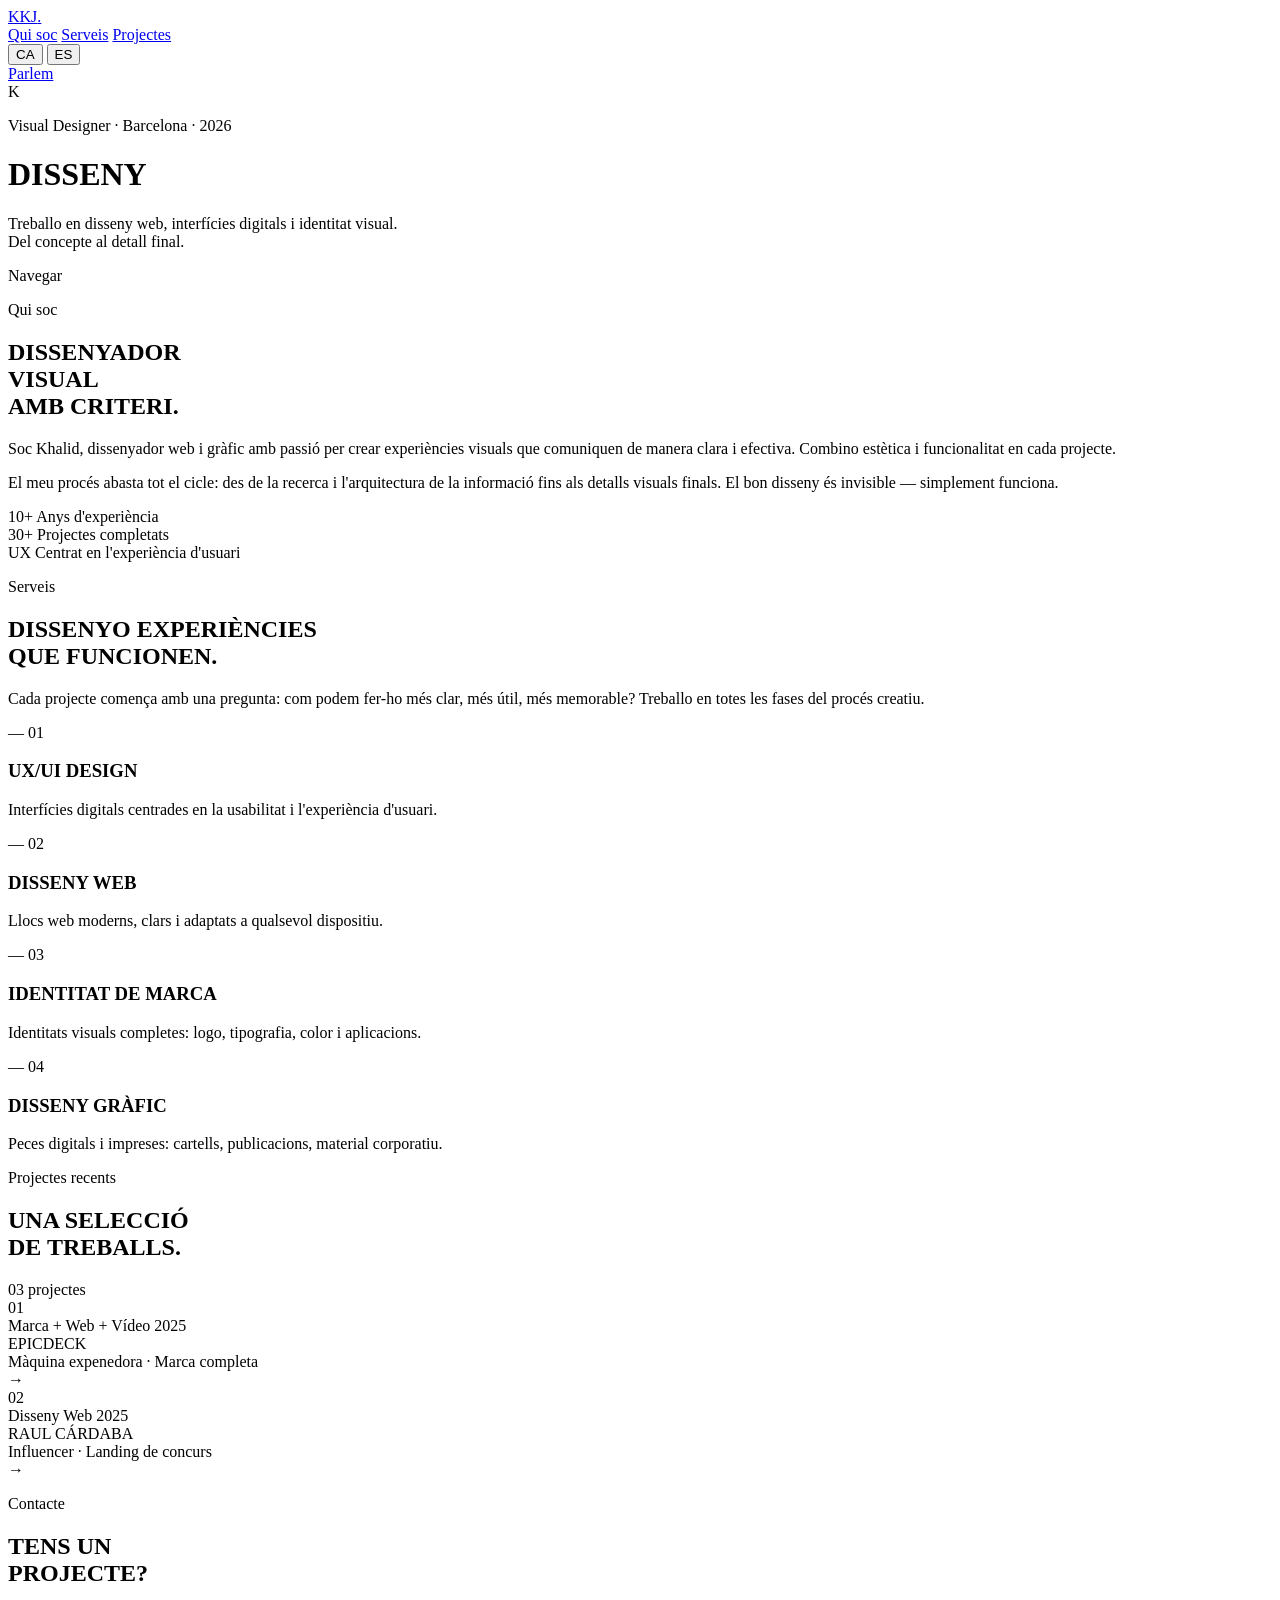
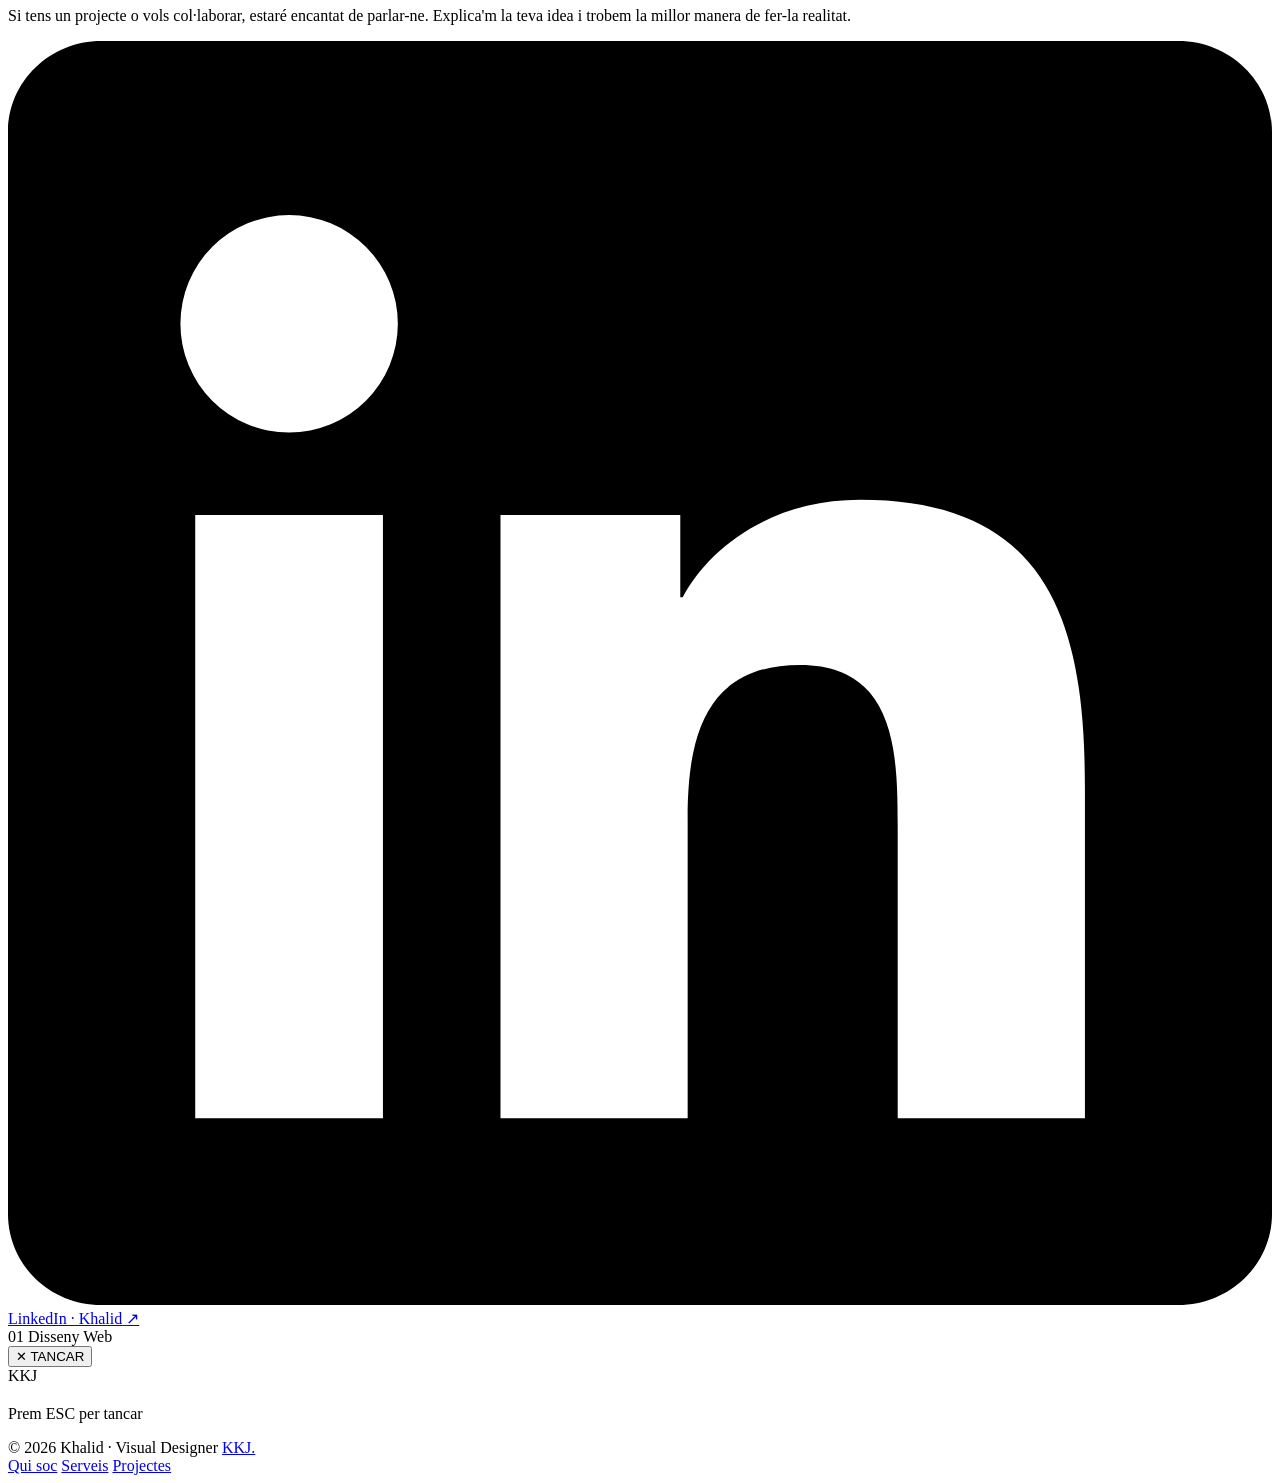
==== commit e547b031: "Reemplazo index.html" ====
--- a/index.html
+++ b/index.html
@@ -9,8 +9,6 @@
   <meta name="author" content="Khalid" />
   <meta name="robots" content="index, follow" />
   <link rel="canonical" href="https://khalidkkj.com/" />
-
-  <!-- Open Graph (WhatsApp, LinkedIn, Facebook) -->
   <meta property="og:type" content="website" />
   <meta property="og:url" content="https://khalidkkj.com/" />
   <meta property="og:title" content="Khalid · Dissenyador Web i Gràfic a Barcelona" />
@@ -18,823 +16,18 @@
   <meta property="og:image" content="https://khalidkkj.com/og-image.jpg" />
   <meta property="og:locale" content="ca_ES" />
   <meta property="og:locale:alternate" content="es_ES" />
-
-  <!-- Twitter Card -->
   <meta name="twitter:card" content="summary_large_image" />
   <meta name="twitter:title" content="Khalid · Dissenyador Web i Gràfic a Barcelona" />
   <meta name="twitter:description" content="Disseny web, identitat visual i packaging. Projectes reals per a marques i creadors a Barcelona." />
   <meta name="twitter:image" content="https://khalidkkj.com/og-image.jpg" />
-
   <link rel="preconnect" href="https://fonts.googleapis.com" />
   <link rel="preconnect" href="https://fonts.gstatic.com" crossorigin />
   <link href="https://fonts.googleapis.com/css2?family=Bebas+Neue&family=Barlow:ital,wght@0,300;0,400;0,500;0,600;1,300;1,400&family=Barlow+Condensed:wght@300;400;500;600;700&display=swap" rel="stylesheet" />
-  <style>
-    *, *::before, *::after { box-sizing: border-box; margin: 0; padding: 0; }
-
-    :root {
-      --bg:      #080808;
-      --bg2:     #0e0e0e;
-      --surface: #111;
-      --border:  #1e1e1e;
-      --border2: #2a2a2a;
-      --text:    #e8e8e0;
-      --muted:   #555550;
-      --muted2:  #888880;
-      --accent:  #e8ff00;
-      --white:   #f5f5f0;
-    }
-
-    html { scroll-behavior: smooth; }
-
-    body {
-      background: var(--bg);
-      color: var(--text);
-      font-family: 'Barlow', sans-serif;
-      font-weight: 300;
-      line-height: 1.5;
-      overflow-x: hidden;
-      cursor: none;
-    }
-
-    .cursor {
-      width: 6px; height: 6px;
-      background: var(--accent);
-      position: fixed;
-      pointer-events: none;
-      z-index: 9999;
-      transform: translate(-50%, -50%);
-      transition: transform 0.08s ease;
-    }
-    .cursor-follower {
-      width: 28px; height: 28px;
-      border: 1px solid var(--accent);
-      position: fixed;
-      pointer-events: none;
-      z-index: 9998;
-      transform: translate(-50%, -50%);
-      transition: all 0.15s ease;
-      opacity: 0.4;
-    }
-
-    body::after {
-      content: '';
-      position: fixed; inset: 0;
-      background: repeating-linear-gradient(
-        0deg, transparent, transparent 2px,
-        rgba(0,0,0,0.06) 2px, rgba(0,0,0,0.06) 4px
-      );
-      pointer-events: none;
-      z-index: 9996;
-    }
-
-    /* NAV */
-    nav {
-      position: fixed;
-      top: 0; left: 0; right: 0;
-      z-index: 100;
-      display: flex;
-      justify-content: space-between;
-      align-items: center;
-      padding: 20px 40px;
-      border-bottom: 1px solid var(--border);
-      background: rgba(8,8,8,0.92);
-      backdrop-filter: blur(12px);
-    }
-
-    .nav-wordmark {
-      font-family: 'Bebas Neue', sans-serif;
-      font-size: 22px;
-      letter-spacing: 0.15em;
-      color: var(--white);
-      text-decoration: none;
-    }
-    .nav-wordmark span { color: var(--accent); }
-
-    .nav-right { display: flex; align-items: center; gap: 24px; }
-
-    .nav-links { display: flex; gap: 28px; }
-    .nav-link {
-      font-family: 'Barlow Condensed', sans-serif;
-      font-size: 12px;
-      font-weight: 500;
-      letter-spacing: 0.18em;
-      text-transform: uppercase;
-      color: var(--muted2);
-      text-decoration: none;
-      transition: color 0.2s;
-    }
-    .nav-link:hover { color: var(--accent); }
-
-    .lang-toggle {
-      display: flex;
-      border: 1px solid var(--border2);
-      clip-path: polygon(0 0, calc(100% - 6px) 0, 100% 6px, 100% 100%, 0 100%);
-      overflow: hidden;
-    }
-    .lang-btn {
-      font-family: 'Barlow Condensed', sans-serif;
-      font-size: 11px;
-      font-weight: 600;
-      letter-spacing: 0.18em;
-      text-transform: uppercase;
-      color: var(--muted);
-      background: none;
-      border: none;
-      padding: 7px 12px;
-      cursor: none;
-      transition: color 0.2s, background 0.2s;
-    }
-    .lang-btn + .lang-btn { border-left: 1px solid var(--border2); }
-    .lang-btn:hover { color: var(--accent); }
-    .lang-btn.active { color: var(--bg); background: var(--accent); }
-
-    .btn-cta {
-      font-family: 'Barlow Condensed', sans-serif;
-      font-size: 12px;
-      font-weight: 600;
-      letter-spacing: 0.2em;
-      text-transform: uppercase;
-      color: var(--bg);
-      background: var(--accent);
-      border: none;
-      padding: 9px 22px;
-      text-decoration: none;
-      display: inline-block;
-      transition: background 0.2s, transform 0.15s;
-      clip-path: polygon(0 0, calc(100% - 8px) 0, 100% 8px, 100% 100%, 0 100%);
-    }
-    .btn-cta:hover { background: #fff; transform: translateY(-1px); }
-
-    /* HERO */
-    header {
-      min-height: 100vh;
-      display: flex;
-      flex-direction: column;
-      justify-content: center;
-      align-items: center;
-      text-align: center;
-      padding: 120px 40px 80px;
-      position: relative;
-      overflow: hidden;
-    }
-
-    header::before {
-      content: '';
-      position: absolute; inset: 0;
-      background-image:
-        linear-gradient(rgba(232,255,0,0.03) 1px, transparent 1px),
-        linear-gradient(90deg, rgba(232,255,0,0.03) 1px, transparent 1px);
-      background-size: 80px 80px;
-      pointer-events: none;
-    }
-
-    .hero-watermark {
-      position: absolute;
-      top: 50%; left: 50%;
-      transform: translate(-50%, -50%);
-      font-family: 'Bebas Neue', sans-serif;
-      font-size: clamp(300px, 45vw, 600px);
-      color: transparent;
-      -webkit-text-stroke: 1px rgba(232,255,0,0.04);
-      line-height: 1;
-      user-select: none;
-      pointer-events: none;
-    }
-
-    .hero-eyebrow {
-      font-family: 'Barlow Condensed', sans-serif;
-      font-size: 11px;
-      font-weight: 500;
-      letter-spacing: 0.35em;
-      text-transform: uppercase;
-      color: var(--muted2);
-      margin-bottom: 28px;
-      display: flex;
-      align-items: center;
-      gap: 16px;
-    }
-    .hero-eyebrow::before, .hero-eyebrow::after {
-      content: '';
-      display: block;
-      width: 32px; height: 1px;
-      background: var(--muted);
-    }
-
-    .hero-title {
-      font-family: 'Bebas Neue', sans-serif;
-      font-size: clamp(72px, 13vw, 180px);
-      line-height: 0.92;
-      color: var(--white);
-      letter-spacing: 0.02em;
-      position: relative;
-      z-index: 1;
-    }
-
-    .line-accent { color: var(--accent); display: block; }
-
-    .typing-wrap { display: inline-flex; align-items: baseline; }
-    .typing-word { color: var(--accent); min-width: 2px; }
-    .typing-cursor {
-      display: inline-block;
-      width: 4px;
-      background: var(--accent);
-      height: 0.72em;
-      margin-left: 3px;
-      position: relative; top: 0.04em;
-      animation: blink 0.85s step-end infinite;
-    }
-    @keyframes blink { 0%,100%{opacity:1} 50%{opacity:0} }
-
-    .hero-sub {
-      margin-top: 36px;
-      max-width: 440px;
-      font-size: 14px;
-      font-weight: 300;
-      color: var(--muted2);
-      line-height: 1.8;
-      letter-spacing: 0.02em;
-      position: relative; z-index: 1;
-    }
-
-    .hero-scroll {
-      margin-top: 64px;
-      font-family: 'Barlow Condensed', sans-serif;
-      font-size: 10px;
-      letter-spacing: 0.3em;
-      text-transform: uppercase;
-      color: var(--muted);
-      display: flex;
-      align-items: center;
-      gap: 12px;
-      position: relative; z-index: 1;
-      animation: scrollBob 2s ease-in-out infinite;
-    }
-    .hero-scroll-dot { width: 5px; height: 5px; background: var(--accent); }
-    @keyframes scrollBob { 0%,100%{transform:translateY(0)} 50%{transform:translateY(6px)} }
-
-    /* SHARED */
-    .divider { width: 100%; height: 1px; background: var(--border); }
-
-    section {
-      padding: 100px 40px;
-      display: flex;
-      flex-direction: column;
-      align-items: center;
-      text-align: center;
-    }
-
-    .section-tag {
-      font-family: 'Barlow Condensed', sans-serif;
-      font-size: 10px;
-      font-weight: 600;
-      letter-spacing: 0.35em;
-      text-transform: uppercase;
-      color: var(--accent);
-      margin-bottom: 20px;
-      display: flex;
-      align-items: center;
-      justify-content: center;
-      gap: 10px;
-    }
-    .section-tag::before,
-    .section-tag::after { content:''; display:block; width:16px; height:2px; background:var(--accent); }
-
-    /* ABOUT */
-    #qui-soc { gap: 0; }
-
-    .about-title {
-      font-family: 'Bebas Neue', sans-serif;
-      font-size: clamp(48px, 6vw, 88px);
-      line-height: 0.95;
-      color: var(--white);
-      letter-spacing: 0.02em;
-      margin-bottom: 28px;
-    }
-    .about-title span { color: var(--accent); }
-
-    .about-text {
-      font-size: 14px;
-      color: var(--muted2);
-      line-height: 1.9;
-      margin-bottom: 16px;
-      max-width: 600px;
-      margin-left: auto;
-      margin-right: auto;
-    }
-
-    .stats-row {
-      display: flex;
-      justify-content: center;
-      gap: 0;
-      margin-top: 60px;
-      border-top: 1px solid var(--border);
-      border-bottom: 1px solid var(--border);
-      width: 100%;
-      max-width: 900px;
-    }
-
-    .stat-item {
-      flex: 1;
-      padding: 32px 24px;
-      display: flex;
-      flex-direction: column;
-      align-items: center;
-      gap: 10px;
-      border-right: 1px solid var(--border);
-    }
-    .stat-item:last-child { border-right: none; }
-
-    .stat-num {
-      font-family: 'Bebas Neue', sans-serif;
-      font-size: 56px;
-      color: var(--accent);
-      line-height: 1;
-      letter-spacing: 0.02em;
-    }
-
-    .stat-label {
-      font-size: 11px;
-      font-weight: 400;
-      color: var(--muted2);
-      letter-spacing: 0.08em;
-      text-transform: uppercase;
-      font-family: 'Barlow Condensed', sans-serif;
-      text-align: center;
-    }
-
-    /* SERVICES */
-    #que-faig { background: var(--bg2); }
-
-    .services-title {
-      font-family: 'Bebas Neue', sans-serif;
-      font-size: clamp(48px, 5.5vw, 80px);
-      line-height: 0.95;
-      color: var(--white);
-      letter-spacing: 0.02em;
-      margin-bottom: 16px;
-    }
-
-    .services-intro {
-      font-size: 14px;
-      color: var(--muted2);
-      line-height: 1.9;
-      max-width: 500px;
-      margin: 0 auto 56px;
-    }
-
-    .services-grid {
-      display: grid;
-      grid-template-columns: repeat(4, 1fr);
-      width: 100%;
-      max-width: 900px;
-    }
-
-    .service-card {
-      border: 1px solid var(--border);
-      border-right: none;
-      padding: 36px 28px;
-      position: relative;
-      overflow: hidden;
-      transition: background 0.3s;
-      clip-path: polygon(0 0, calc(100% - 12px) 0, 100% 12px, 100% 100%, 0 100%);
-      text-align: left;
-    }
-    .service-card:last-child { border-right: 1px solid var(--border); }
-
-    .service-card::after {
-      content: '';
-      position: absolute;
-      top: 0; left: 0; right: 0;
-      height: 2px;
-      background: var(--accent);
-      transform: scaleX(0);
-      transform-origin: left;
-      transition: transform 0.35s ease;
-    }
-    .service-card:hover::after { transform: scaleX(1); }
-    .service-card:hover { background: rgba(232,255,0,0.03); }
-
-    .service-num { font-family:'Bebas Neue',sans-serif; font-size:11px; letter-spacing:0.2em; color:var(--muted); margin-bottom:40px; }
-    .service-name { font-family:'Bebas Neue',sans-serif; font-size:26px; letter-spacing:0.05em; color:var(--white); margin-bottom:14px; line-height:1.1; }
-    .service-desc { font-size:12px; color:var(--muted2); line-height:1.8; }
-
-    /* PROJECTS — Behance/Dribbble style */
-    #projectes { padding-bottom: 80px; }
-
-    .projects-header {
-      display: flex;
-      justify-content: space-between;
-      align-items: flex-end;
-      margin-bottom: 56px;
-      width: 100%;
-      max-width: 1100px;
-      text-align: left;
-    }
-
-    .projects-title {
-      font-family: 'Bebas Neue', sans-serif;
-      font-size: clamp(48px, 5.5vw, 80px);
-      line-height: 0.95;
-      color: var(--white);
-      letter-spacing: 0.02em;
-    }
-
-    .projects-count {
-      font-family: 'Barlow Condensed', sans-serif;
-      font-size: 11px;
-      letter-spacing: 0.2em;
-      text-transform: uppercase;
-      color: var(--muted);
-    }
-
-    .projects-grid {
-      width: 100%;
-      max-width: 1100px;
-      display: grid;
-      grid-template-columns: 1fr 1fr;
-      gap: 2px;
-    }
-
-    .project-card:first-child { grid-column: 1 / -1; }
-
-    .project-card {
-      position: relative;
-      overflow: hidden;
-      cursor: none;
-      background: var(--surface);
-      display: block;
-    }
-
-    .project-thumb {
-      width: 100%;
-      aspect-ratio: 16 / 9;
-      position: relative;
-      overflow: hidden;
-    }
-    .project-card:first-child .project-thumb { aspect-ratio: 21 / 9; }
-
-    .project-thumb-bg {
-      width: 100%; height: 100%;
-      position: absolute; inset: 0;
-      transition: transform 0.55s cubic-bezier(0.25,0.46,0.45,0.94);
-    }
-    .project-card:hover .project-thumb-bg { transform: scale(1.06); }
-
-    .project-thumb-bg-1 { background: linear-gradient(135deg, #1a0a2e 0%, #0d1a3a 40%, #0a2e1a 100%); }
-    .project-thumb-bg-2 { background: linear-gradient(135deg, #2e1a0a 0%, #1a0808 50%, #2e0a1a 100%); }
-    .project-thumb-bg-3 { background: linear-gradient(135deg, #0a1a2e 0%, #0a2e2e 60%, #1a2e0a 100%); }
-
-    .project-thumb-deco {
-      position: absolute; inset: 0;
-      display: flex; align-items: center; justify-content: center;
-      pointer-events: none;
-    }
-    .project-thumb-letter {
-      font-family: 'Bebas Neue', sans-serif;
-      font-size: clamp(80px, 14vw, 220px);
-      color: transparent;
-      -webkit-text-stroke: 1px rgba(232,255,0,0.09);
-      letter-spacing: 0.08em;
-      user-select: none;
-      line-height: 1;
-      transition: transform 0.55s cubic-bezier(0.25,0.46,0.45,0.94);
-    }
-    .project-card:hover .project-thumb-letter {
-      transform: scale(1.08);
-      -webkit-text-stroke-color: rgba(232,255,0,0.22);
-    }
-
-    .project-thumb img {
-      position: absolute; inset: 0;
-      width: 100%; height: 100%;
-      object-fit: cover;
-      transition: transform 0.55s cubic-bezier(0.25,0.46,0.45,0.94);
-      z-index: 2;
-    }
-    .project-card:hover .project-thumb img { transform: scale(1.05); }
-
-    .project-thumb-overlay {
-      position: absolute; inset: 0;
-      background: rgba(8,8,8,0.7);
-      display: flex; align-items: center; justify-content: center;
-      opacity: 0;
-      transition: opacity 0.3s ease;
-      z-index: 3;
-    }
-    .project-card:hover .project-thumb-overlay { opacity: 1; }
-
-    .project-overlay-btn {
-      font-family: 'Bebas Neue', sans-serif;
-      font-size: 13px;
-      letter-spacing: 0.25em;
-      color: var(--bg);
-      background: var(--accent);
-      padding: 13px 30px;
-      clip-path: polygon(0 0, calc(100% - 8px) 0, 100% 8px, 100% 100%, 0 100%);
-      transform: translateY(10px);
-      transition: transform 0.3s ease;
-    }
-    .project-card:hover .project-overlay-btn { transform: translateY(0); }
-
-    .project-card-info {
-      padding: 18px 22px 22px;
-      display: flex;
-      align-items: flex-start;
-      justify-content: space-between;
-      gap: 16px;
-      border: 1px solid var(--border);
-      border-top: 2px solid var(--border);
-      transition: border-top-color 0.3s ease;
-    }
-    .project-card:hover .project-card-info { border-top-color: var(--accent); }
-
-    .project-card-left { display: flex; flex-direction: column; gap: 5px; }
-
-    .project-card-index { font-family:'Bebas Neue',sans-serif; font-size:11px; letter-spacing:0.2em; color:var(--muted); }
-
-    .project-name {
-      font-family: 'Bebas Neue', sans-serif;
-      font-size: clamp(22px, 2.4vw, 32px);
-      letter-spacing: 0.03em;
-      color: var(--white);
-      line-height: 1;
-      transition: color 0.25s;
-    }
-    .project-card:hover .project-name { color: var(--accent); }
-
-    .project-sub {
-      font-family: 'Barlow Condensed', sans-serif;
-      font-size: 11px;
-      letter-spacing: 0.15em;
-      text-transform: uppercase;
-      color: var(--muted);
-      margin-top: 2px;
-    }
-
-    .project-tag {
-      font-family: 'Barlow Condensed', sans-serif;
-      font-size: 10px;
-      font-weight: 600;
-      letter-spacing: 0.2em;
-      text-transform: uppercase;
-      color: var(--accent);
-      border: 1px solid rgba(232,255,0,0.25);
-      padding: 5px 12px;
-      clip-path: polygon(0 0, calc(100% - 6px) 0, 100% 6px, 100% 100%, 0 100%);
-      white-space: nowrap;
-      align-self: flex-start;
-      margin-top: 4px;
-      flex-shrink: 0;
-    }
-
-    /* CONTACT */
-    #contacte {
-      background: var(--bg2);
-      min-height: 60vh;
-      justify-content: center;
-      position: relative;
-      overflow: hidden;
-    }
-
-    #contacte::before {
-      content: 'TALK';
-      position: absolute;
-      left: 50%; bottom: -40px;
-      transform: translateX(-50%);
-      font-family: 'Bebas Neue', sans-serif;
-      font-size: clamp(160px, 28vw, 420px);
-      color: transparent;
-      -webkit-text-stroke: 1px rgba(232,255,0,0.04);
-      line-height: 1;
-      pointer-events: none;
-      user-select: none;
-      white-space: nowrap;
-    }
-
-    .contact-inner {
-      display: flex;
-      flex-direction: column;
-      align-items: center;
-      gap: 40px;
-      position: relative; z-index: 1;
-      max-width: 600px;
-      width: 100%;
-    }
-
-    .contact-title {
-      font-family: 'Bebas Neue', sans-serif;
-      font-size: clamp(60px, 9vw, 130px);
-      line-height: 0.9;
-      color: var(--white);
-      letter-spacing: 0.02em;
-    }
-    .contact-title span { color: var(--accent); display: block; }
-
-    .contact-text { font-size: 14px; color: var(--muted2); line-height: 1.9; max-width: 440px; }
-
-    .contact-linkedin {
-      display: inline-flex;
-      align-items: center;
-      gap: 14px;
-      color: var(--white);
-      text-decoration: none;
-      font-family: 'Bebas Neue', sans-serif;
-      font-size: 20px;
-      letter-spacing: 0.08em;
-      border: 1px solid var(--border2);
-      padding: 18px 32px;
-      clip-path: polygon(0 0, calc(100% - 10px) 0, 100% 10px, 100% 100%, 0 100%);
-      transition: color 0.25s, border-color 0.25s;
-      position: relative;
-      overflow: hidden;
-      width: 100%;
-      max-width: 400px;
-      justify-content: center;
-    }
-    .contact-linkedin::before {
-      content: '';
-      position: absolute; inset: 0;
-      background: var(--accent);
-      transform: translateX(-100%);
-      transition: transform 0.35s ease;
-      z-index: 0;
-    }
-    .contact-linkedin:hover::before { transform: translateX(0); }
-    .contact-linkedin:hover { color: var(--bg); border-color: var(--accent); }
-    .contact-linkedin:hover .li-icon { fill: var(--bg); }
-    .contact-linkedin:hover .li-arrow { color: var(--bg); }
-
-    .li-icon { width:18px; height:18px; fill:var(--accent); flex-shrink:0; position:relative; z-index:1; transition:fill 0.25s; }
-    .li-label { position:relative; z-index:1; }
-    .li-arrow { margin-left:auto; font-size:16px; color:var(--muted); position:relative; z-index:1; transition:color 0.25s, transform 0.25s; }
-    .contact-linkedin:hover .li-arrow { transform: translate(3px,-3px); }
-
-    /* FOOTER */
-    footer {
-      border-top: 1px solid var(--border);
-      padding: 24px 40px;
-      display: flex;
-      justify-content: space-between;
-      align-items: center;
-    }
-
-    .footer-copy { font-family:'Barlow Condensed',sans-serif; font-size:11px; letter-spacing:0.15em; text-transform:uppercase; color:var(--muted); }
-    .footer-wordmark { font-family:'Bebas Neue',sans-serif; font-size:18px; letter-spacing:0.15em; color:var(--muted); text-decoration:none; transition:color 0.2s; }
-    .footer-wordmark:hover { color: var(--accent); }
-    .footer-links { display:flex; gap:24px; }
-    .footer-link { font-family:'Barlow Condensed',sans-serif; font-size:11px; letter-spacing:0.15em; text-transform:uppercase; color:var(--muted); text-decoration:none; transition:color 0.2s; }
-    .footer-link:hover { color: var(--accent); }
-
-    /* ANIMATIONS */
-    @keyframes fadeUp { from{opacity:0;transform:translateY(24px)} to{opacity:1;transform:translateY(0)} }
-    .fade-up { opacity:0; animation:fadeUp 0.7s ease forwards; }
-    .fade-up-1 { animation-delay:0.05s; }
-    .fade-up-2 { animation-delay:0.2s; }
-    .fade-up-3 { animation-delay:0.38s; }
-    .fade-up-4 { animation-delay:0.55s; }
-
-    .reveal { opacity:0; transform:translateY(32px); transition:opacity 0.6s ease, transform 0.6s ease; }
-    .reveal.visible { opacity:1; transform:translateY(0); }
-
-    /* PROJECT MODAL */
-    .modal-overlay {
-      position: fixed; inset: 0;
-      background: rgba(0,0,0,0.85);
-      backdrop-filter: blur(6px);
-      z-index: 1000;
-      opacity: 0;
-      pointer-events: none;
-      transition: opacity 0.35s ease;
-    }
-    .modal-overlay.open { opacity: 1; pointer-events: all; }
-
-    .modal {
-      position: fixed;
-      bottom: 0; left: 0; right: 0;
-      z-index: 1001;
-      background: var(--bg2);
-      border-top: 1px solid var(--border2);
-      transform: translateY(100%);
-      transition: transform 0.45s cubic-bezier(0.16, 1, 0.3, 1);
-      max-height: 90vh;
-      overflow-y: auto;
-    }
-    .modal.open { transform: translateY(0); }
-
-    .modal-header {
-      display: flex;
-      justify-content: space-between;
-      align-items: center;
-      padding: 20px 40px;
-      border-bottom: 1px solid var(--border);
-    }
-
-    .modal-header-left { display: flex; align-items: center; gap: 20px; }
-    .modal-index { font-family:'Bebas Neue',sans-serif; font-size:13px; letter-spacing:0.15em; color:var(--muted); }
-
-    .modal-tag {
-      font-family: 'Barlow Condensed', sans-serif;
-      font-size: 10px; font-weight: 600; letter-spacing: 0.2em; text-transform: uppercase;
-      color: var(--accent);
-      border: 1px solid rgba(232,255,0,0.25);
-      padding: 4px 10px;
-      clip-path: polygon(0 0, calc(100% - 5px) 0, 100% 5px, 100% 100%, 0 100%);
-    }
-
-    .modal-close {
-      font-family: 'Bebas Neue', sans-serif;
-      font-size: 13px; letter-spacing: 0.2em;
-      color: var(--muted2);
-      background: none;
-      border: 1px solid var(--border2);
-      padding: 8px 18px;
-      cursor: none;
-      transition: color 0.2s, border-color 0.2s;
-      display: flex; align-items: center; gap: 8px;
-      clip-path: polygon(0 0, calc(100% - 6px) 0, 100% 6px, 100% 100%, 0 100%);
-    }
-    .modal-close:hover { color: var(--accent); border-color: var(--accent); }
-
-    .modal-body {
-      display: grid;
-      grid-template-columns: 1fr 1fr;
-      min-height: 420px;
-    }
-
-    .modal-image {
-      position: relative; overflow: hidden;
-      background: var(--surface);
-      min-height: 360px;
-    }
-
-    .modal-image img {
-      width: 100%; height: 100%;
-      object-fit: cover; display: block;
-      transition: transform 0.6s ease;
-    }
-    .modal.open .modal-image img { transform: scale(1.03); }
-
-    .modal-image-placeholder {
-      width: 100%; height: 100%; min-height: 360px;
-      display: flex; align-items: center; justify-content: center;
-      font-family: 'Bebas Neue', sans-serif;
-      font-size: clamp(60px, 8vw, 120px);
-      color: transparent;
-      -webkit-text-stroke: 1px rgba(232,255,0,0.12);
-      letter-spacing: 0.05em; user-select: none;
-    }
-
-    .modal-info {
-      padding: 48px 40px;
-      display: flex; flex-direction: column;
-      justify-content: space-between; gap: 32px;
-    }
-
-    .modal-title { font-family:'Bebas Neue',sans-serif; font-size:clamp(36px,4vw,60px); line-height:0.95; color:var(--white); letter-spacing:0.02em; }
-    .modal-year { font-family:'Barlow Condensed',sans-serif; font-size:11px; letter-spacing:0.2em; text-transform:uppercase; color:var(--accent); margin-top:10px; }
-    .modal-desc { font-size:14px; color:var(--muted2); line-height:1.9; flex:1; }
-
-    .modal-meta { display:flex; flex-direction:column; gap:12px; border-top:1px solid var(--border); padding-top:24px; }
-    .modal-meta-row { display:flex; justify-content:space-between; align-items:baseline; gap:16px; }
-    .modal-meta-key { font-family:'Barlow Condensed',sans-serif; font-size:10px; letter-spacing:0.2em; text-transform:uppercase; color:var(--muted); white-space:nowrap; }
-    .modal-meta-val { font-family:'Barlow Condensed',sans-serif; font-size:13px; letter-spacing:0.05em; color:var(--muted2); text-align:right; }
-
-    .modal-esc { font-family:'Barlow Condensed',sans-serif; font-size:10px; letter-spacing:0.2em; text-transform:uppercase; color:var(--muted); text-align:center; padding:14px; border-top:1px solid var(--border); }
-
-    [data-t] { transition: opacity 0.2s ease; }
-
-    @media (max-width: 700px) {
-      .modal-body { grid-template-columns: 1fr; }
-      .modal-header { padding: 16px 24px; }
-      .modal-info { padding: 32px 24px; }
-    }
-
-    @media (max-width: 900px) {
-      .projects-grid { grid-template-columns: 1fr; }
-      .project-card:first-child { grid-column: 1; }
-      .project-card:first-child .project-thumb { aspect-ratio: 16 / 9; }
-      nav, header, section, footer { padding-left:24px; padding-right:24px; }
-      .services-grid { grid-template-columns:1fr 1fr; }
-      .service-card:nth-child(even) { border-right:1px solid var(--border); }
-      .stats-row { flex-direction:column; }
-      .stat-item { border-right:none; border-bottom:1px solid var(--border); }
-      .stat-item:last-child { border-bottom:none; }
-      footer { flex-direction:column; gap:14px; text-align:center; }
-      .nav-links { display:none; }
-    }
-    @media (max-width: 600px) {
-      .services-grid { grid-template-columns:1fr; }
-      .service-card { border-right:1px solid var(--border) !important; }
-      .projects-header { flex-direction:column; align-items:flex-start; gap:6px; }
-      .hero-watermark { display:none; }
-    }
-  </style>
+  <link rel="stylesheet" href="assets/css/style.css" />
 </head>
 <body>
-
   <div class="cursor" id="cursor"></div>
   <div class="cursor-follower" id="cursorFollower"></div>
-
   <nav>
     <a href="#inici" class="nav-wordmark">KKJ<span>.</span></a>
     <div class="nav-right">
@@ -865,7 +58,7 @@
     </p>
     <div class="hero-scroll fade-up fade-up-4">
       <div class="hero-scroll-dot"></div>
-      <span data-t="hero.scroll">Scroll</span>
+      <span data-t="hero.scroll">Navegar</span>
     </div>
   </header>
 
@@ -881,7 +74,7 @@
     <div class="stats-row reveal">
       <div class="stat-item">
         <span class="stat-num">10+</span>
-        <span class="stat-label" data-t="about.stat1">Anys d'experiència en disseny digital</span>
+        <span class="stat-label" data-t="about.stat1">Anys d'experiència</span>
       </div>
       <div class="stat-item">
         <span class="stat-num">30+</span>
@@ -928,6 +121,7 @@
 
   <div class="divider"></div>
 
+  <!-- PROJECTS — lista Marathon -->
   <section id="projectes">
     <div class="projects-header reveal">
       <div>
@@ -937,71 +131,32 @@
       <span class="projects-count" data-t="projects.count">03 projectes</span>
     </div>
 
-    <div class="projects-grid">
-
-      <!-- EPICDECK — featured full width -->
-      <div class="project-card reveal" data-project="0">
-        <div class="project-thumb">
-          <div class="project-thumb-bg project-thumb-bg-1"></div>
-          <div class="project-thumb-deco">
-            <span class="project-thumb-letter">ED</span>
+    <div class="proj-list reveal">
+      <div class="proj-row" data-project="0">
+        <div class="proj-row-num">01</div>
+        <div class="proj-row-info">
+          <div class="proj-row-meta">
+            <span class="proj-row-tag" data-t="projects.p1.tag">Marca + Web + Vídeo</span>
+            <span class="proj-row-year">2025</span>
           </div>
-          <div class="project-thumb-overlay">
-            <span class="project-overlay-btn" data-t="modal.open">VEURE PROJECTE</span>
+          <div class="proj-row-title" data-t="projects.p1.name">EPICDECK</div>
+          <div class="proj-row-sub" data-t="projects.p1.sub">Màquina expenedora · Marca completa</div>
+        </div>
+        <div class="proj-row-arrow">→</div>
+      </div>
+
+      <div class="proj-row" data-project="1">
+        <div class="proj-row-num">02</div>
+        <div class="proj-row-info">
+          <div class="proj-row-meta">
+            <span class="proj-row-tag" data-t="projects.p2.tag">Disseny Web</span>
+            <span class="proj-row-year">2025</span>
           </div>
+          <div class="proj-row-title" data-t="projects.p2.name">RAUL CÁRDABA</div>
+          <div class="proj-row-sub" data-t="projects.p2.sub">Influencer · Landing de concurs</div>
         </div>
-        <div class="project-card-info">
-          <div class="project-card-left">
-            <span class="project-card-index">01</span>
-            <h3 class="project-name" data-t="projects.p1.name">EPICDECK</h3>
-            <p class="project-sub" data-t="projects.p1.sub">Màquina expenedora · Marca completa</p>
-          </div>
-          <span class="project-tag" data-t="projects.p1.tag">Marca + Web + Vídeo</span>
-        </div>
-      </div>
-
-      <!-- RAUL CÁRDABA -->
-      <div class="project-card reveal" data-project="1">
-        <div class="project-thumb">
-          <div class="project-thumb-bg project-thumb-bg-2"></div>
-          <div class="project-thumb-deco">
-            <span class="project-thumb-letter">RC</span>
-          </div>
-          <div class="project-thumb-overlay">
-            <span class="project-overlay-btn" data-t="modal.open">VEURE PROJECTE</span>
-          </div>
-        </div>
-        <div class="project-card-info">
-          <div class="project-card-left">
-            <span class="project-card-index">02</span>
-            <h3 class="project-name" data-t="projects.p2.name">RAUL CÁRDABA</h3>
-            <p class="project-sub" data-t="projects.p2.sub">Influencer · Landing de concurs</p>
-          </div>
-          <span class="project-tag" data-t="projects.p2.tag">Disseny Web</span>
-        </div>
-      </div>
-
-      <!-- KITCHENTROTTER -->
-      <div class="project-card reveal" data-project="2">
-        <div class="project-thumb">
-          <div class="project-thumb-bg project-thumb-bg-3"></div>
-          <div class="project-thumb-deco">
-            <span class="project-thumb-letter">KT</span>
-          </div>
-          <div class="project-thumb-overlay">
-            <span class="project-overlay-btn" data-t="modal.open">VEURE PROJECTE</span>
-          </div>
-        </div>
-        <div class="project-card-info">
-          <div class="project-card-left">
-            <span class="project-card-index">03</span>
-            <h3 class="project-name" data-t="projects.p3.name">KITCHENTROTTER</h3>
-            <p class="project-sub" data-t="projects.p3.sub">Subscripció mensual de receptes</p>
-          </div>
-          <span class="project-tag" data-t="projects.p3.tag">Web + Packaging</span>
-        </div>
-      </div>
-
+        <div class="proj-row-arrow">→</div>
+      </div>
     </div>
   </section>
 
@@ -1035,7 +190,8 @@
       </button>
     </div>
     <div class="modal-body">
-      <div class="modal-image" id="modalImageWrap">
+      <div id="modalMedia" class="modal-media">
+        <!-- renderitzat per JS per cada projecte -->
         <div class="modal-image-placeholder" id="modalPlaceholder">KKJ</div>
       </div>
       <div class="modal-info">
@@ -1059,311 +215,6 @@
       <a href="#projectes" class="footer-link" data-t="nav.projects">Projectes</a>
     </div>
   </footer>
-
-  <script>
-  const i18n = {
-    ca: {
-      'nav.about':    'Qui soc',
-      'nav.services': 'Serveis',
-      'nav.projects': 'Projectes',
-      'nav.cta':      'Parlem',
-      'hero.eyebrow': 'Visual Designer · Barcelona · 2026',
-      'hero.title1':  'DISSENY',
-      'hero.sub':     'Treballo en disseny web, interfícies digitals i identitat visual.<br />Del concepte al detall final.',
-      'hero.scroll':  'Scroll',
-      'about.tag':    'Qui soc',
-      'about.title':  'DISSENYADOR<br /><span>VISUAL</span><br />AMB CRITERI.',
-      'about.p1':     "Soc Khalid, dissenyador web i gràfic amb passió per crear experiències visuals que comuniquen de manera clara i efectiva. Combino estètica i funcionalitat en cada projecte.",
-      'about.p2':     "El meu procés abasta tot el cicle: des de la recerca i l'arquitectura de la informació fins als detalls visuals finals. El bon disseny és invisible — simplement funciona.",
-      'about.stat1':  "Anys d'experiència en disseny digital",
-      'about.stat2':  'Projectes completats',
-      'about.stat3':  "Centrat en l'experiència d'usuari",
-      'services.tag':     'Serveis',
-      'services.title':   'DISSENYO EXPERIÈNCIES<br />QUE FUNCIONEN.',
-      'services.intro':   'Cada projecte comença amb una pregunta: com podem fer-ho més clar, més útil, més memorable? Treballo en totes les fases del procés creatiu.',
-      'services.s1.name': 'UX/UI DESIGN',
-      'services.s1.desc': "Interfícies digitals centrades en la usabilitat i l'experiència d'usuari.",
-      'services.s2.name': 'DISSENY WEB',
-      'services.s2.desc': 'Llocs web moderns, clars i adaptats a qualsevol dispositiu.',
-      'services.s3.name': 'IDENTITAT DE MARCA',
-      'services.s3.desc': 'Identitats visuals completes: logo, tipografia, color i aplicacions.',
-      'services.s4.name': 'DISSENY GRÀFIC',
-      'services.s4.desc': 'Peces digitals i impreses: cartells, publicacions, material corporatiu.',
-      'projects.tag':     'Projectes recents',
-      'projects.title':   'UNA SELECCIÓ<br />DE TREBALLS.',
-      'projects.count':   '03 projectes',
-      'projects.p1.name': 'EPICDECK',
-      'projects.p1.sub':  'Màquina expenedora · Marca completa',
-      'projects.p1.tag':  'Marca + Web + Vídeo',
-      'projects.p2.name': 'RAUL CÁRDABA',
-      'projects.p2.sub':  'Influencer · Landing de concurs',
-      'projects.p2.tag':  'Disseny Web',
-      'projects.p3.name': 'KITCHENTROTTER',
-      'projects.p3.sub':  'Subscripció mensual de receptes',
-      'projects.p3.tag':  'Web + Packaging',
-      'contact.tag':   'Contacte',
-      'contact.title': 'TENS UN<br /><span>PROJECTE?</span>',
-      'contact.text':  "Si tens un projecte o vols col·laborar, estaré encantat de parlar-ne. Explica'm la teva idea i trobem la millor manera de fer-la realitat.",
-      'modal.open':    'VEURE PROJECTE',
-      'modal.close':   'TANCAR',
-      'modal.esc':     'Prem ESC per tancar',
-      'footer.copy':   '© 2026 Khalid · Visual Designer',
-    },
-    es: {
-      'nav.about':    'Sobre mí',
-      'nav.services': 'Servicios',
-      'nav.projects': 'Proyectos',
-      'nav.cta':      'Hablemos',
-      'hero.eyebrow': 'Visual Designer · Barcelona · 2026',
-      'hero.title1':  'DISEÑO',
-      'hero.sub':     'Trabajo en diseño web, interfaces digitales e identidad visual.<br />Del concepto al detalle final.',
-      'hero.scroll':  'Scroll',
-      'about.tag':    'Sobre mí',
-      'about.title':  'DISEÑADOR<br /><span>VISUAL</span><br />CON CRITERIO.',
-      'about.p1':     'Soy Khalid, diseñador web y gráfico con pasión por crear experiencias visuales que comunican de forma clara y efectiva. Combino estética y funcionalidad en cada proyecto.',
-      'about.p2':     'Mi proceso abarca todo el ciclo: desde la investigación y la arquitectura de la información hasta los detalles visuales finales. El buen diseño es invisible — simplemente funciona.',
-      'about.stat1':  'Años de experiencia en diseño digital',
-      'about.stat2':  'Proyectos completados',
-      'about.stat3':  'Centrado en la experiencia de usuario',
-      'services.tag':     'Servicios',
-      'services.title':   'DISEÑO EXPERIENCIAS<br />QUE FUNCIONAN.',
-      'services.intro':   'Cada proyecto empieza con una pregunta: ¿cómo podemos hacerlo más claro, más útil, más memorable? Trabajo en todas las fases del proceso creativo.',
-      'services.s1.name': 'UX/UI DESIGN',
-      'services.s1.desc': 'Interfaces digitales centradas en la usabilidad y la experiencia de usuario.',
-      'services.s2.name': 'DISEÑO WEB',
-      'services.s2.desc': 'Sitios web modernos, claros y adaptados a cualquier dispositivo.',
-      'services.s3.name': 'IDENTIDAD DE MARCA',
-      'services.s3.desc': 'Identidades visuales completas: logo, tipografía, color y aplicaciones.',
-      'services.s4.name': 'DISEÑO GRÁFICO',
-      'services.s4.desc': 'Piezas digitales e impresas: carteles, publicaciones, material corporativo.',
-      'projects.tag':     'Proyectos recientes',
-      'projects.title':   'UNA SELECCIÓN<br />DE TRABAJOS.',
-      'projects.count':   '03 proyectos',
-      'projects.p1.name': 'EPICDECK',
-      'projects.p1.sub':  'Máquina expendedora · Marca completa',
-      'projects.p1.tag':  'Marca + Web + Vídeo',
-      'projects.p2.name': 'RAUL CÁRDABA',
-      'projects.p2.sub':  'Influencer · Landing de concurso',
-      'projects.p2.tag':  'Diseño Web',
-      'projects.p3.name': 'KITCHENTROTTER',
-      'projects.p3.sub':  'Suscripción mensual de recetas',
-      'projects.p3.tag':  'Web + Packaging',
-      'contact.tag':   'Contacto',
-      'contact.title': 'TIENES UN<br /><span>PROYECTO?</span>',
-      'contact.text':  'Si tienes un proyecto o quieres colaborar, estaré encantado de hablar. Cuéntame tu idea y encontremos la mejor manera de hacerla realidad.',
-      'modal.open':    'VER PROYECTO',
-      'modal.close':   'CERRAR',
-      'modal.esc':     'Pulsa ESC para cerrar',
-      'footer.copy':   '© 2026 Khalid · Visual Designer',
-    }
-  };
-
-  const typingWords = {
-    ca: ['CLAR.', 'NET.', 'HONEST.', 'PRECÍS.'],
-    es: ['CLARO.', 'NETO.', 'HONESTO.', 'PRECISO.']
-  };
-
-  const projectData = {
-    ca: [
-      {
-        index:'01', title:'EPICDECK', tag:'Marca + Web + Vídeo', year:'2025',
-        client:'EpicDeck',
-        role:'Marca · Disseny web · Wrapping · Vídeo RRSS',
-        tools:'Figma · Illustrator · Premiere',
-        desc:"Projecte complet per a una màquina expenedora. Vaig dissenyar la marca des de zero — logo, paleta i tipografia — i ho vaig aplicar al wrapping físic de la màquina. També vaig fer el disseny web i vídeos per a xarxes socials per donar-li visibilitat.",
-        image:'', placeholder:'ED'
-      },
-      {
-        index:'02', title:'RAUL CÁRDABA', tag:'Disseny Web', year:'2025',
-        client:'Raul Cárdaba (FruteroTiktokero)',
-        role:'Disseny de landing page',
-        tools:'Figma · fan-box.net',
-        desc:"Landing page per a un concurs de l'influencer Raul Cárdaba, conegut per les seves fruites virals a TikTok. L'objectiu era captar participació i comunicar els premis de forma clara i atractiva per al seu públic.",
-        image:'', placeholder:'RC'
-      },
-      {
-        index:'03', title:'KITCHENTROTTER', tag:'Web + Packaging', year:'2025',
-        client:'KitchenTrotter',
-        role:"Web · Packaging · Ofertes i banners",
-        tools:'Figma · Illustrator · Photoshop',
-        desc:"Treball per a una subscripció mensual de caixes de receptes del món. Vaig participar en el disseny de la pàgina, el packaging de les caixes i la creació de peces d'oferta i banners promocionals.",
-        image:'', placeholder:'KT'
-      }
-    ],
-    es: [
-      {
-        index:'01', title:'EPICDECK', tag:'Marca + Web + Vídeo', year:'2025',
-        client:'EpicDeck',
-        role:'Marca · Diseño web · Wrapping · Vídeo RRSS',
-        tools:'Figma · Illustrator · Premiere',
-        desc:"Proyecto completo para una máquina expendedora. Diseñé la marca desde cero — logo, paleta y tipografía — y lo apliqué al wrapping físico de la máquina. También hice el diseño web y vídeos para redes sociales para darle visibilidad.",
-        image:'', placeholder:'ED'
-      },
-      {
-        index:'02', title:'RAUL CÁRDABA', tag:'Diseño Web', year:'2025',
-        client:'Raul Cárdaba (FruteroTiktokero)',
-        role:'Diseño de landing page',
-        tools:'Figma · fan-box.net',
-        desc:"Landing page para un concurso del influencer Raul Cárdaba, conocido por sus frutas virales en TikTok. El objetivo era captar participación y comunicar los premios de forma clara y atractiva para su público.",
-        image:'', placeholder:'RC'
-      },
-      {
-        index:'03', title:'KITCHENTROTTER', tag:'Web + Packaging', year:'2025',
-        client:'KitchenTrotter',
-        role:'Web · Packaging · Ofertas y banners',
-        tools:'Figma · Illustrator · Photoshop',
-        desc:"Trabajo para una suscripción mensual de cajas de recetas del mundo. Participé en el diseño de la página, el packaging de las cajas y la creación de piezas de oferta y banners promocionales.",
-        image:'', placeholder:'KT'
-      }
-    ]
-  };
-
-  const metaLabels = {
-    ca: { client: 'Client', role: 'Rol', tools: 'Eines' },
-    es: { client: 'Cliente', role: 'Rol', tools: 'Herramientas' }
-  };
-
-  // ── LANGUAGE SWITCH ──────────────────────────────────────────────────
-  let currentLang = 'ca';
-
-  function applyLang(lang) {
-    currentLang = lang;
-    const t = i18n[lang];
-    document.documentElement.lang = lang;
-    document.querySelectorAll('[data-t]').forEach(el => {
-      const key = el.dataset.t;
-      if (t[key] !== undefined) el.innerHTML = t[key];
-    });
-    document.querySelectorAll('.lang-btn').forEach(btn => {
-      btn.classList.toggle('active', btn.dataset.lang === lang);
-    });
-    restartTyping(lang);
-  }
-
-  document.querySelectorAll('.lang-btn').forEach(btn => {
-    btn.addEventListener('click', () => applyLang(btn.dataset.lang));
-  });
-
-  // ── TYPING EFFECT ────────────────────────────────────────────────────
-  const typingEl = document.getElementById('typingWord');
-  let wi = 0, ci = 0, isDeleting = false, isPausing = false;
-  let typingTimer = null;
-
-  function restartTyping(lang) {
-    clearTimeout(typingTimer);
-    wi = 0; ci = 0; isDeleting = false; isPausing = false;
-    typingEl.textContent = '';
-    typingTimer = setTimeout(() => runTyping(lang), 600);
-  }
-
-  function runTyping(lang) {
-    const words = typingWords[lang];
-    const w = words[wi];
-    if (isPausing) {
-      isPausing = false;
-      typingTimer = setTimeout(() => runTyping(lang), isDeleting ? 300 : 1600);
-      return;
-    }
-    if (!isDeleting) {
-      typingEl.textContent = w.slice(0, ++ci);
-      if (ci === w.length) { isDeleting = true; isPausing = true; typingTimer = setTimeout(() => runTyping(lang), 1600); return; }
-    } else {
-      typingEl.textContent = w.slice(0, --ci);
-      if (ci === 0) { isDeleting = false; wi = (wi + 1) % words.length; isPausing = true; typingTimer = setTimeout(() => runTyping(lang), 300); return; }
-    }
-    typingTimer = setTimeout(() => runTyping(lang), isDeleting ? 55 : 95);
-  }
-
-  typingTimer = setTimeout(() => runTyping('ca'), 1000);
-
-  // ── PROJECT MODAL ────────────────────────────────────────────────────
-  const overlay    = document.getElementById('modalOverlay');
-  const modal      = document.getElementById('projectModal');
-  const modalClose = document.getElementById('modalClose');
-
-  function openModal(idx) {
-    const p = projectData[currentLang][idx];
-    const labels = metaLabels[currentLang];
-
-    document.getElementById('modalIndex').textContent = p.index;
-    document.getElementById('modalTag').textContent   = p.tag;
-    document.getElementById('modalTitle').textContent = p.title;
-    document.getElementById('modalYear').textContent  = p.year;
-    document.getElementById('modalDesc').textContent  = p.desc;
-    document.getElementById('modalPlaceholder').textContent = p.placeholder;
-
-    const wrap = document.getElementById('modalImageWrap');
-    const existing = wrap.querySelector('img');
-    if (existing) existing.remove();
-    if (p.image) {
-      const img = document.createElement('img');
-      img.src = p.image; img.alt = p.title;
-      document.getElementById('modalPlaceholder').style.display = 'none';
-      wrap.appendChild(img);
-    } else {
-      document.getElementById('modalPlaceholder').style.display = 'flex';
-    }
-
-    document.getElementById('modalMeta').innerHTML = [
-      [labels.client, p.client],
-      [labels.role,   p.role],
-      [labels.tools,  p.tools],
-    ].map(([k,v]) => `
-      <div class="modal-meta-row">
-        <span class="modal-meta-key">${k}</span>
-        <span class="modal-meta-val">${v}</span>
-      </div>`).join('');
-
-    overlay.classList.add('open');
-    modal.classList.add('open');
-    document.body.style.overflow = 'hidden';
-  }
-
-  function closeModal() {
-    overlay.classList.remove('open');
-    modal.classList.remove('open');
-    document.body.style.overflow = '';
-  }
-
-  document.querySelectorAll('.project-card[data-project]').forEach(card => {
-    card.addEventListener('click', () => openModal(+card.dataset.project));
-  });
-  modalClose.addEventListener('click', closeModal);
-  overlay.addEventListener('click', closeModal);
-  document.addEventListener('keydown', e => { if (e.key === 'Escape') closeModal(); });
-
-  // ── CURSOR ───────────────────────────────────────────────────────────
-  const cursor = document.getElementById('cursor');
-  const follower = document.getElementById('cursorFollower');
-  let mx = 0, my = 0, fx = 0, fy = 0;
-
-  document.addEventListener('mousemove', e => {
-    mx = e.clientX; my = e.clientY;
-    cursor.style.left = mx + 'px'; cursor.style.top = my + 'px';
-  });
-  (function anim() {
-    fx += (mx - fx) * 0.12; fy += (my - fy) * 0.12;
-    follower.style.left = fx + 'px'; follower.style.top = fy + 'px';
-    requestAnimationFrame(anim);
-  })();
-  document.querySelectorAll('a, button, .project-card, .service-card').forEach(e => {
-    e.addEventListener('mouseenter', () => {
-      cursor.style.transform = 'translate(-50%,-50%) scale(3)';
-      follower.style.opacity = '0.15';
-      follower.style.transform = 'translate(-50%,-50%) scale(1.4)';
-    });
-    e.addEventListener('mouseleave', () => {
-      cursor.style.transform = 'translate(-50%,-50%) scale(1)';
-      follower.style.opacity = '0.4';
-      follower.style.transform = 'translate(-50%,-50%) scale(1)';
-    });
-  });
-
-  // ── SCROLL REVEAL ────────────────────────────────────────────────────
-  const obs = new IntersectionObserver(entries => {
-    entries.forEach(e => { if (e.isIntersecting) e.target.classList.add('visible'); });
-  }, { threshold: 0.1, rootMargin: '0px 0px -30px 0px' });
-  document.querySelectorAll('.reveal').forEach(el => obs.observe(el));
-  </script>
+  <script src="assets/js/scripts.js" defer></script>
 </body>
 </html>
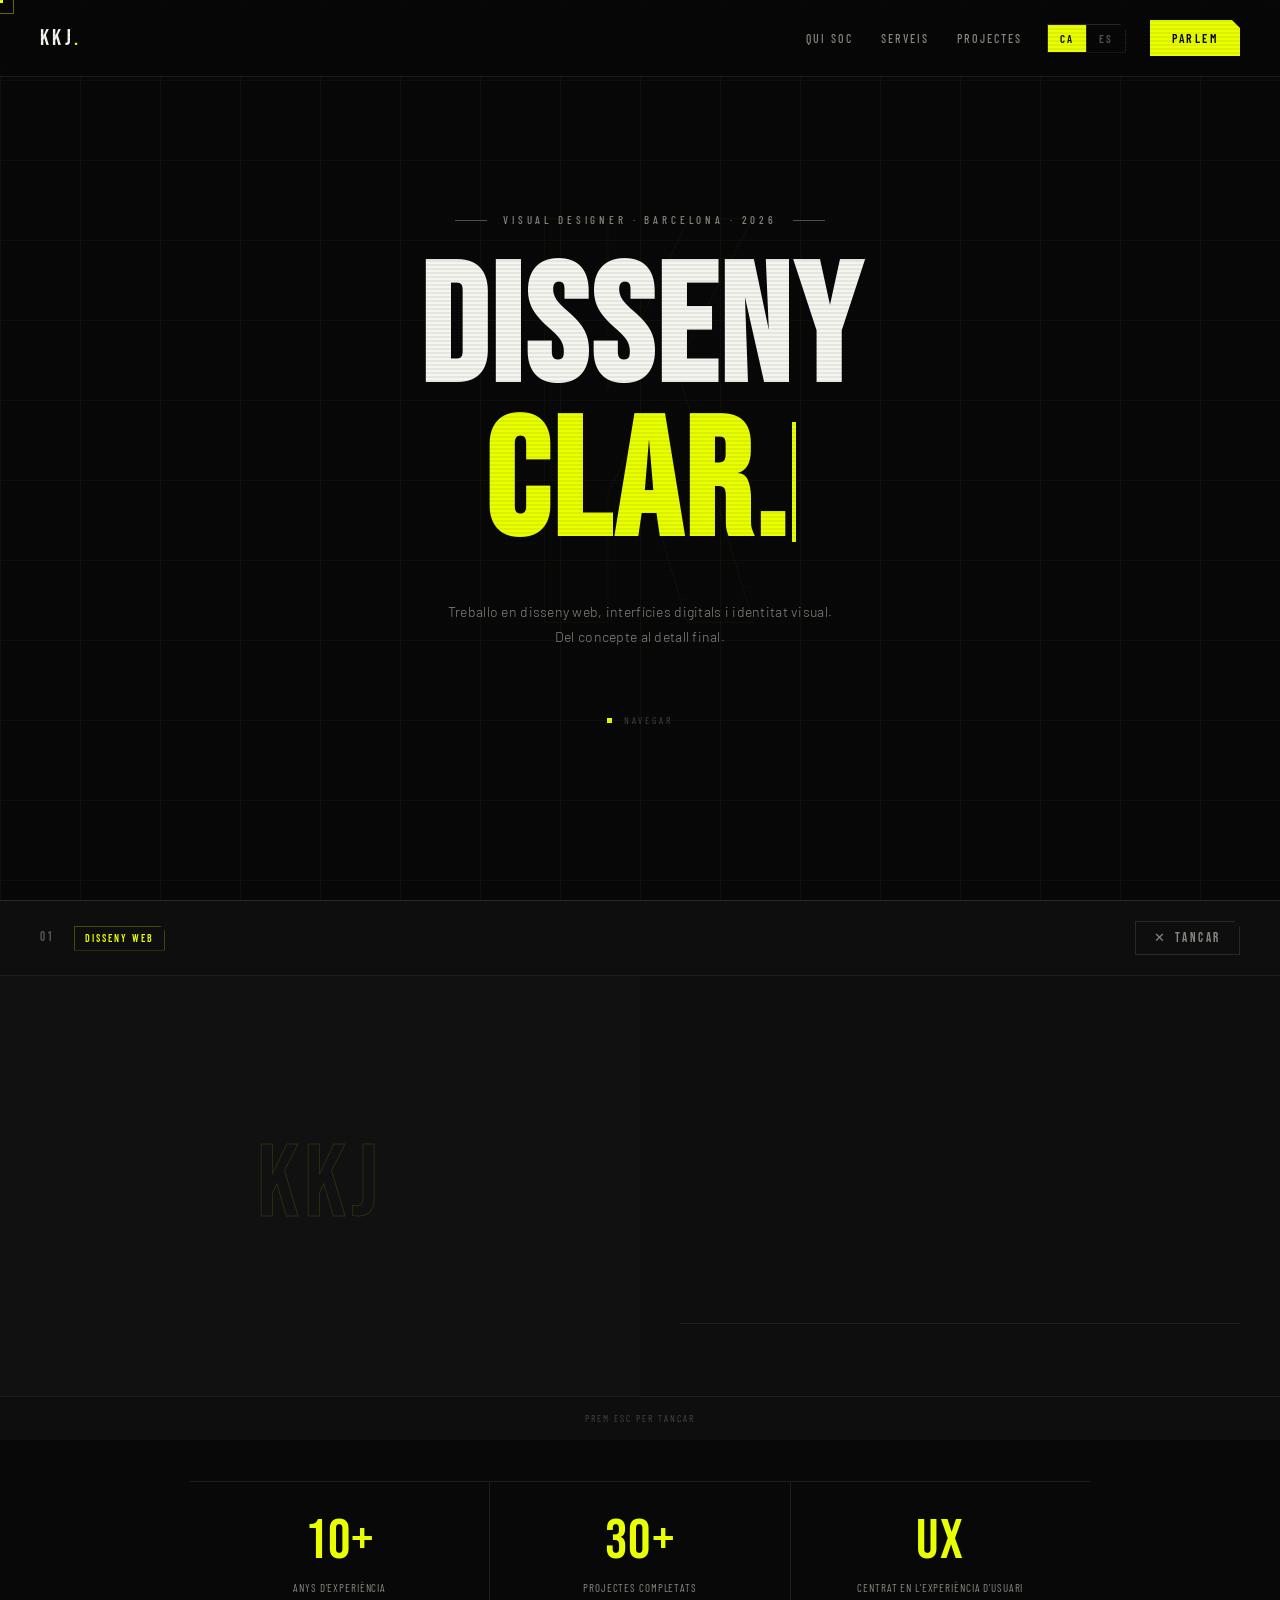
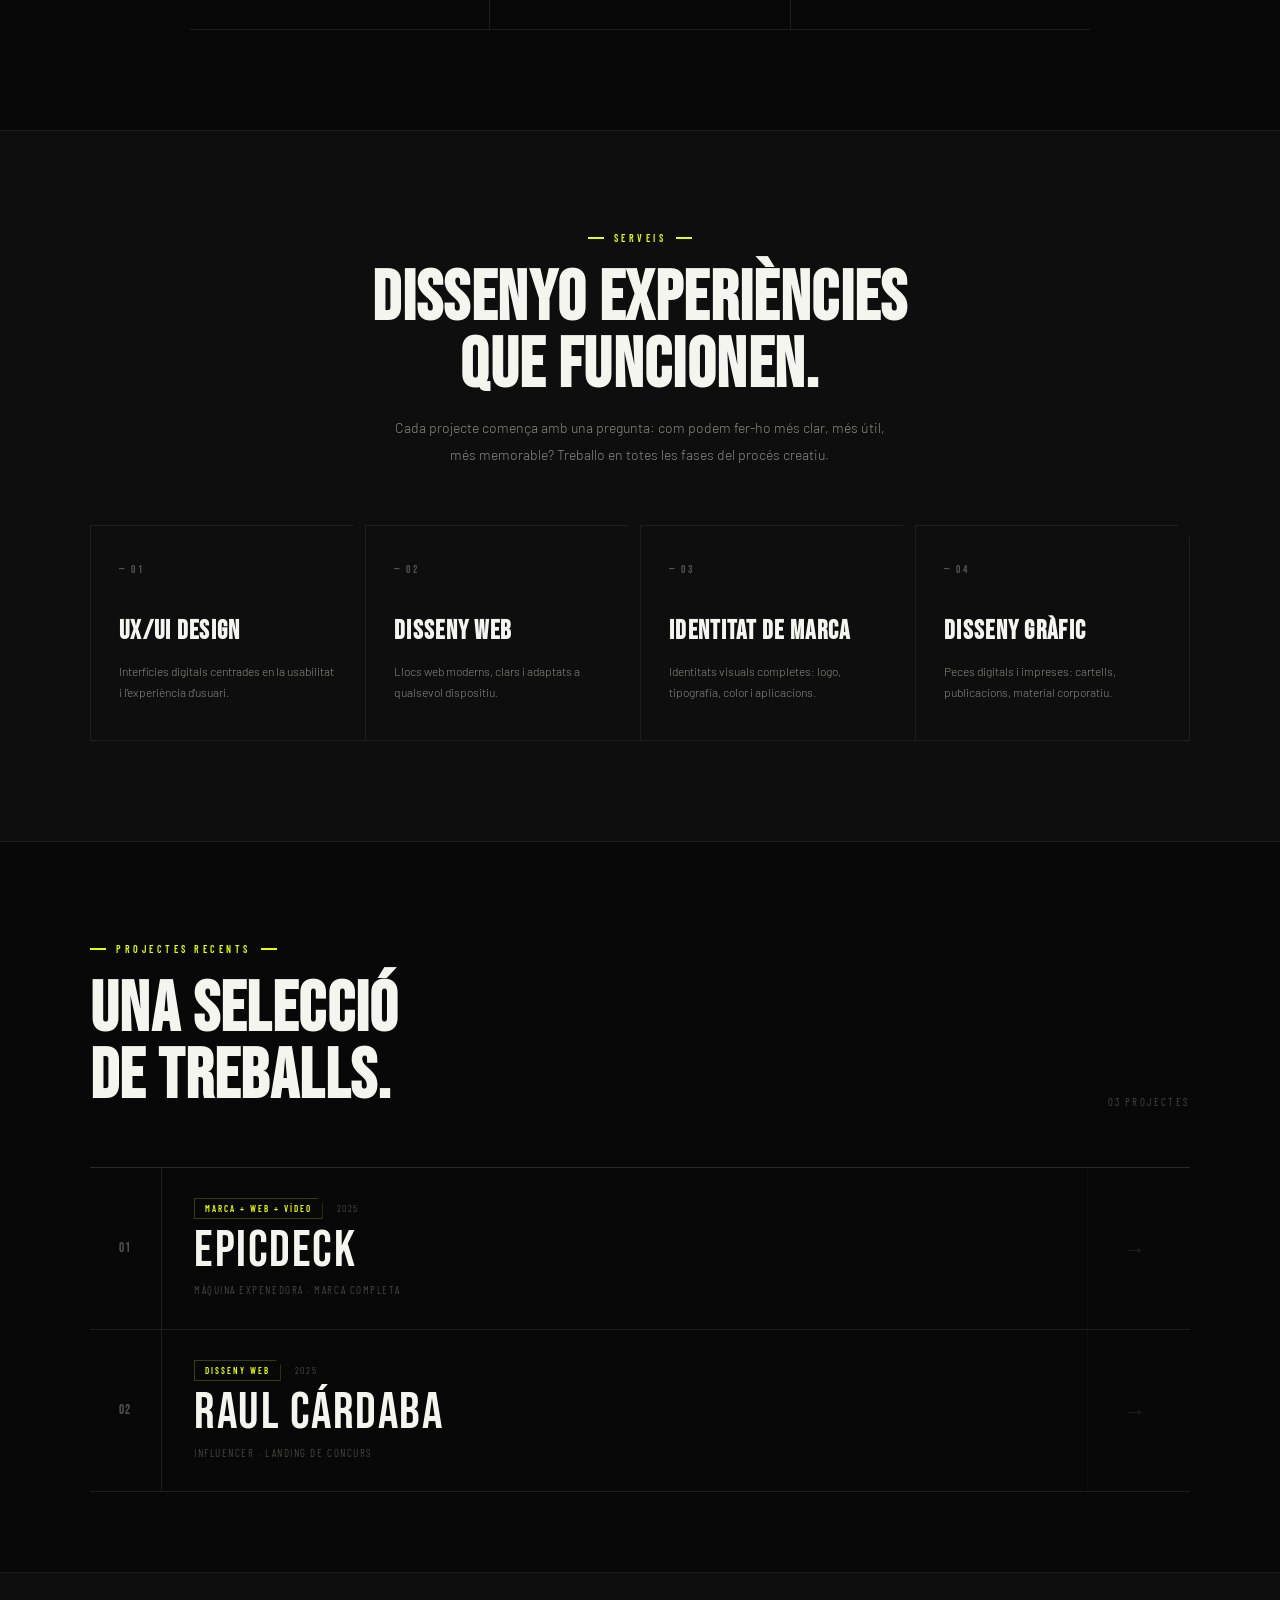
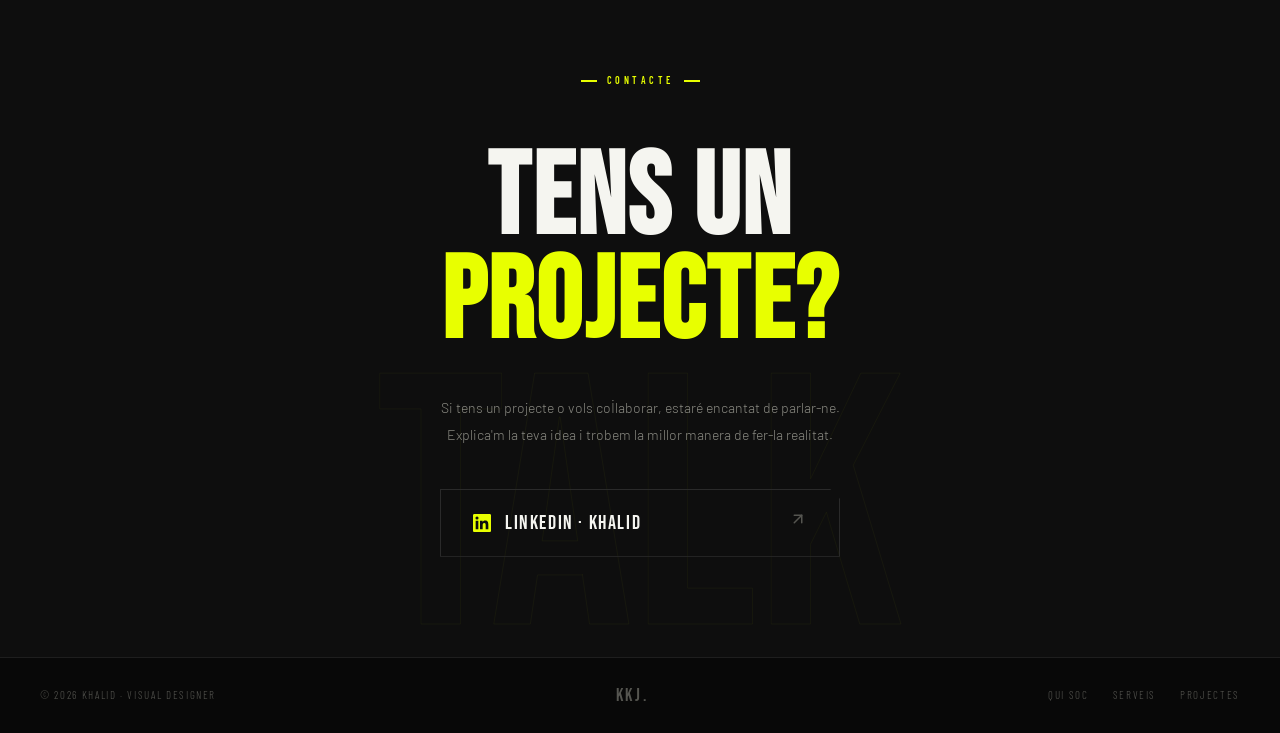
==== commit 6e446eaf: "Add files via upload" ====
--- a/index.html
+++ b/index.html
@@ -8,18 +8,19 @@
   <meta name="keywords" content="dissenyador web Barcelona, diseñador web Barcelona, diseñador gráfico Barcelona, identitat visual, identidad visual, branding, packaging, portfolio disseny" />
   <meta name="author" content="Khalid" />
   <meta name="robots" content="index, follow" />
-  <link rel="canonical" href="https://khalidkkj.com/" />
+  <link rel="canonical" href="https://khalidkj.es/" />
+  <link rel="icon" href="assets/img/favicon.ico" />
   <meta property="og:type" content="website" />
-  <meta property="og:url" content="https://khalidkkj.com/" />
+  <meta property="og:url" content="https://khalidkj.es/" />
   <meta property="og:title" content="Khalid · Dissenyador Web i Gràfic a Barcelona" />
   <meta property="og:description" content="Disseny web, identitat visual i packaging. Projectes reals per a marques i creadors a Barcelona." />
-  <meta property="og:image" content="https://khalidkkj.com/og-image.jpg" />
+  <meta property="og:image" content="assets/img/og-image.png" />
   <meta property="og:locale" content="ca_ES" />
   <meta property="og:locale:alternate" content="es_ES" />
   <meta name="twitter:card" content="summary_large_image" />
   <meta name="twitter:title" content="Khalid · Dissenyador Web i Gràfic a Barcelona" />
   <meta name="twitter:description" content="Disseny web, identitat visual i packaging. Projectes reals per a marques i creadors a Barcelona." />
-  <meta name="twitter:image" content="https://khalidkkj.com/og-image.jpg" />
+  <meta name="twitter:image" content="assets/img/og-image.png" />
   <link rel="preconnect" href="https://fonts.googleapis.com" />
   <link rel="preconnect" href="https://fonts.gstatic.com" crossorigin />
   <link href="https://fonts.googleapis.com/css2?family=Bebas+Neue&family=Barlow:ital,wght@0,300;0,400;0,500;0,600;1,300;1,400&family=Barlow+Condensed:wght@300;400;500;600;700&display=swap" rel="stylesheet" />
@@ -172,7 +173,20 @@
           <path d="M20.447 20.452h-3.554v-5.569c0-1.328-.027-3.037-1.852-3.037-1.853 0-2.136 1.445-2.136 2.939v5.667H9.351V9h3.414v1.561h.046c.477-.9 1.637-1.85 3.37-1.85 3.601 0 4.267 2.37 4.267 5.455v6.286zM5.337 7.433a2.062 2.062 0 0 1-2.063-2.065 2.064 2.064 0 1 1 2.063 2.065zm1.782 13.019H3.555V9h3.564v11.452zM22.225 0H1.771C.792 0 0 .774 0 1.729v20.542C0 23.227.792 24 1.771 24h20.451C23.2 24 24 23.227 24 22.271V1.729C24 .774 23.2 0 22.222 0h.003z"/>
         </svg>
         <span class="li-label">LinkedIn · Khalid</span>
-        <span class="li-arrow">↗</span>
+        <span class="li-arrow"><svg
+    xmlns="http://www.w3.org/2000/svg"
+    width="18"
+    height="18"
+    viewBox="0 0 24 24"
+    fill="none"
+    stroke="currentColor"
+    stroke-width="2"
+    stroke-linecap="round"
+    stroke-linejoin="round"
+  >
+    <path d="M7 17L17 7" />
+    <path d="M7 7h10v10" />
+  </svg></span>
       </a>
     </div>
   </section>
--- a/assets/css/style.css
+++ b/assets/css/style.css
@@ -0,0 +1,841 @@
+*, *::before, *::after { box-sizing: border-box; margin: 0; padding: 0; }
+:root {
+--bg:      #080808;
+--bg2:     #0e0e0e;
+--surface: #111;
+--border:  #1e1e1e;
+--border2: #2a2a2a;
+--text:    #e8e8e0;
+--muted:   #555550;
+--muted2:  #888880;
+--accent:  #e8ff00;
+--white:   #f5f5f0;
+}
+html { scroll-behavior: smooth; }
+body {
+background: var(--bg);
+color: var(--text);
+font-family: 'Barlow', sans-serif;
+font-weight: 300;
+line-height: 1.5;
+overflow-x: hidden;
+cursor: none;
+}
+.cursor {
+width: 6px; height: 6px;
+background: var(--accent);
+position: fixed;
+pointer-events: none;
+z-index: 9999;
+transform: translate(-50%, -50%);
+transition: transform 0.08s ease;
+}
+.cursor-follower {
+width: 28px; height: 28px;
+border: 1px solid var(--accent);
+position: fixed;
+pointer-events: none;
+z-index: 9998;
+transform: translate(-50%, -50%);
+transition: all 0.15s ease;
+opacity: 0.4;
+}
+body::after {
+content: '';
+position: fixed; inset: 0;
+background: repeating-linear-gradient(
+0deg, transparent, transparent 2px,
+rgba(0,0,0,0.06) 2px, rgba(0,0,0,0.06) 4px
+);
+pointer-events: none;
+z-index: 9996;
+}
+/* NAV */
+nav {
+position: fixed;
+top: 0; left: 0; right: 0;
+z-index: 100;
+display: flex;
+justify-content: space-between;
+align-items: center;
+padding: 20px 40px;
+border-bottom: 1px solid var(--border);
+background: rgba(8,8,8,0.92);
+backdrop-filter: blur(12px);
+}
+.nav-wordmark {
+font-family: 'Bebas Neue', sans-serif;
+font-size: 22px;
+letter-spacing: 0.15em;
+color: var(--white);
+text-decoration: none;
+}
+.nav-wordmark span { color: var(--accent); }
+.nav-right { display: flex; align-items: center; gap: 24px; }
+.nav-links { display: flex; gap: 28px; }
+.nav-link {
+font-family: 'Barlow Condensed', sans-serif;
+font-size: 12px;
+font-weight: 500;
+letter-spacing: 0.18em;
+text-transform: uppercase;
+color: var(--muted2);
+text-decoration: none;
+transition: color 0.2s;
+}
+.nav-link:hover { color: var(--accent); }
+.lang-toggle {
+display: flex;
+border: 1px solid var(--border2);
+clip-path: polygon(0 0, calc(100% - 6px) 0, 100% 6px, 100% 100%, 0 100%);
+overflow: hidden;
+}
+.lang-btn {
+font-family: 'Barlow Condensed', sans-serif;
+font-size: 11px;
+font-weight: 600;
+letter-spacing: 0.18em;
+text-transform: uppercase;
+color: var(--muted);
+background: none;
+border: none;
+padding: 7px 12px;
+cursor: none;
+transition: color 0.2s, background 0.2s;
+}
+.lang-btn + .lang-btn { border-left: 1px solid var(--border2); }
+.lang-btn:hover { color: var(--accent); }
+.lang-btn.active { color: var(--bg); background: var(--accent); }
+.btn-cta {
+font-family: 'Barlow Condensed', sans-serif;
+font-size: 12px;
+font-weight: 600;
+letter-spacing: 0.2em;
+text-transform: uppercase;
+color: var(--bg);
+background: var(--accent);
+border: none;
+padding: 9px 22px;
+text-decoration: none;
+display: inline-block;
+transition: background 0.2s, transform 0.15s;
+clip-path: polygon(0 0, calc(100% - 8px) 0, 100% 8px, 100% 100%, 0 100%);
+}
+.btn-cta:hover { background: #fff; transform: translateY(-1px); }
+/* HERO */
+header {
+min-height: 100vh;
+display: flex;
+flex-direction: column;
+justify-content: center;
+align-items: center;
+text-align: center;
+padding: 120px 40px 80px;
+position: relative;
+overflow: hidden;
+}
+header::before {
+content: '';
+position: absolute; inset: 0;
+background-image:
+linear-gradient(rgba(232,255,0,0.03) 1px, transparent 1px),
+linear-gradient(90deg, rgba(232,255,0,0.03) 1px, transparent 1px);
+background-size: 80px 80px;
+pointer-events: none;
+}
+.hero-watermark {
+position: absolute;
+top: 50%; left: 50%;
+transform: translate(-50%, -50%);
+font-family: 'Bebas Neue', sans-serif;
+font-size: clamp(300px, 45vw, 600px);
+color: transparent;
+-webkit-text-stroke: 1px rgba(232,255,0,0.04);
+line-height: 1;
+user-select: none;
+pointer-events: none;
+}
+.hero-eyebrow {
+font-family: 'Barlow Condensed', sans-serif;
+font-size: 11px;
+font-weight: 500;
+letter-spacing: 0.35em;
+text-transform: uppercase;
+color: var(--muted2);
+margin-bottom: 28px;
+display: flex;
+align-items: center;
+gap: 16px;
+}
+.hero-eyebrow::before, .hero-eyebrow::after {
+content: '';
+display: block;
+width: 32px; height: 1px;
+background: var(--muted);
+}
+.hero-title {
+font-family: 'Bebas Neue', sans-serif;
+font-size: clamp(72px, 13vw, 180px);
+line-height: 0.92;
+color: var(--white);
+letter-spacing: 0.02em;
+position: relative;
+z-index: 1;
+}
+.line-accent { color: var(--accent); display: block; }
+.typing-wrap { display: inline-flex; align-items: baseline; }
+.typing-word { color: var(--accent); min-width: 2px; }
+.typing-cursor {
+display: inline-block;
+width: 4px;
+background: var(--accent);
+height: 0.72em;
+margin-left: 3px;
+position: relative; top: 0.04em;
+animation: blink 0.85s step-end infinite;
+}
+@keyframes blink { 0%,100%{opacity:1} 50%{opacity:0} }
+.hero-sub {
+margin-top: 36px;
+max-width: 440px;
+font-size: 14px;
+font-weight: 300;
+color: var(--muted2);
+line-height: 1.8;
+letter-spacing: 0.02em;
+position: relative; z-index: 1;
+}
+.hero-scroll {
+margin-top: 64px;
+font-family: 'Barlow Condensed', sans-serif;
+font-size: 10px;
+letter-spacing: 0.3em;
+text-transform: uppercase;
+color: var(--muted);
+display: flex;
+align-items: center;
+gap: 12px;
+position: relative; z-index: 1;
+animation: scrollBob 2s ease-in-out infinite;
+}
+.hero-scroll-dot { width: 5px; height: 5px; background: var(--accent); }
+@keyframes scrollBob { 0%,100%{transform:translateY(0)} 50%{transform:translateY(6px)} }
+/* SHARED */
+.divider { width: 100%; height: 1px; background: var(--border); }
+section {
+padding: 100px 40px;
+display: flex;
+flex-direction: column;
+align-items: center;
+text-align: center;
+}
+.section-tag {
+font-family: 'Barlow Condensed', sans-serif;
+font-size: 10px;
+font-weight: 600;
+letter-spacing: 0.35em;
+text-transform: uppercase;
+color: var(--accent);
+margin-bottom: 20px;
+display: flex;
+align-items: center;
+justify-content: center;
+gap: 10px;
+}
+.section-tag::before,
+.section-tag::after { content:''; display:block; width:16px; height:2px; background:var(--accent); }
+/* ABOUT */
+#qui-soc { gap: 0; }
+.about-title {
+font-family: 'Bebas Neue', sans-serif;
+font-size: clamp(48px, 6vw, 88px);
+line-height: 0.95;
+color: var(--white);
+letter-spacing: 0.02em;
+margin-bottom: 28px;
+}
+.about-title span { color: var(--accent); }
+.about-text {
+font-size: 14px;
+color: var(--muted2);
+line-height: 1.9;
+margin-bottom: 16px;
+max-width: 600px;
+margin-left: auto;
+margin-right: auto;
+}
+.stats-row {
+display: flex;
+justify-content: center;
+gap: 0;
+margin-top: 60px;
+border-top: 1px solid var(--border);
+border-bottom: 1px solid var(--border);
+width: 100%;
+max-width: 900px;
+}
+.stat-item {
+flex: 1;
+padding: 32px 24px;
+display: flex;
+flex-direction: column;
+align-items: center;
+gap: 10px;
+border-right: 1px solid var(--border);
+}
+.stat-item:last-child { border-right: none; }
+.stat-num {
+font-family: 'Bebas Neue', sans-serif;
+font-size: 56px;
+color: var(--accent);
+line-height: 1;
+letter-spacing: 0.02em;
+}
+.stat-label {
+font-size: 11px;
+font-weight: 400;
+color: var(--muted2);
+letter-spacing: 0.08em;
+text-transform: uppercase;
+font-family: 'Barlow Condensed', sans-serif;
+text-align: center;
+}
+/* SERVICES */
+#que-faig { background: var(--bg2); }
+.services-title {
+font-family: 'Bebas Neue', sans-serif;
+font-size: clamp(48px, 5.5vw, 80px);
+line-height: 0.95;
+color: var(--white);
+letter-spacing: 0.02em;
+margin-bottom: 16px;
+}
+.services-intro {
+font-size: 14px;
+color: var(--muted2);
+line-height: 1.9;
+max-width: 500px;
+margin: 0 auto 56px;
+}
+.services-grid {
+display: grid;
+grid-template-columns: repeat(4, 1fr);
+width: 100%;
+max-width: 1100px;
+}
+.service-card {
+border: 1px solid var(--border);
+border-right: none;
+padding: 36px 28px;
+position: relative;
+overflow: hidden;
+transition: background 0.3s;
+clip-path: polygon(0 0, calc(100% - 12px) 0, 100% 12px, 100% 100%, 0 100%);
+text-align: left;
+}
+.service-card:last-child { border-right: 1px solid var(--border); }
+.service-card::after {
+content: '';
+position: absolute;
+top: 0; left: 0; right: 0;
+height: 2px;
+background: var(--accent);
+transform: scaleX(0);
+transform-origin: left;
+transition: transform 0.35s ease;
+}
+.service-card:hover::after { transform: scaleX(1); }
+.service-card:hover { background: rgba(232,255,0,0.03); }
+.service-num { font-family:'Bebas Neue',sans-serif; font-size:11px; letter-spacing:0.2em; color:var(--muted); margin-bottom:40px; }
+.service-name { font-family:'Bebas Neue',sans-serif; font-size:26px; letter-spacing:0.05em; color:var(--white); margin-bottom:14px; line-height:1.1; }
+.service-desc { font-size:12px; color:var(--muted2); line-height:1.8; }
+/* ── PROJECTS — lista estilo Marathon ── */
+#projectes {
+padding: 100px 40px 80px;
+text-align: left;
+}
+.projects-header {
+display: flex;
+justify-content: space-between;
+align-items: flex-end;
+margin-bottom: 56px;
+width: 100%;
+max-width: 1100px;
+}
+.projects-title {
+font-family: 'Bebas Neue', sans-serif;
+font-size: clamp(48px, 5.5vw, 80px);
+line-height: 0.95;
+color: var(--white);
+letter-spacing: 0.02em;
+}
+.projects-count {
+font-family: 'Barlow Condensed', sans-serif;
+font-size: 11px;
+letter-spacing: 0.2em;
+text-transform: uppercase;
+color: var(--muted);
+}
+/* Lista tipo Marathon */
+.proj-list {
+width: 100%;
+max-width: 1100px;
+display: flex;
+flex-direction: column;
+border-top: 1px solid var(--border2);
+}
+.proj-row {
+display: grid;
+grid-template-columns: 72px 1fr auto;
+align-items: center;
+border-bottom: 1px solid var(--border);
+cursor: none;
+position: relative;
+transition: background 0.2s;
+overflow: hidden;
+}
+.proj-row::before {
+content: '';
+position: absolute;
+left: 0; top: 0; bottom: 0;
+width: 3px;
+background: var(--accent);
+opacity: 0;
+transition: opacity 0.2s;
+}
+.proj-row:hover {
+background: rgba(232,255,0,0.025);
+}
+.proj-row:hover::before { opacity: 1; }
+.proj-row:hover .proj-row-num { color: var(--accent); }
+.proj-row:hover .proj-row-title { letter-spacing: 0.05em; }
+.proj-row:hover .proj-row-arrow {
+opacity: 1;
+transform: translateX(0);
+color: var(--accent);
+}
+.proj-row-num {
+font-family: 'Bebas Neue', sans-serif;
+font-size: 13px;
+letter-spacing: 0.15em;
+color: var(--muted);
+padding: 0 24px;
+align-self: stretch;
+display: flex;
+align-items: center;
+justify-content: center;
+border-right: 1px solid var(--border);
+transition: color 0.2s;
+}
+.proj-row-info {
+padding: 30px 32px;
+display: flex;
+flex-direction: column;
+gap: 6px;
+}
+.proj-row-meta {
+display: flex;
+align-items: center;
+gap: 14px;
+}
+.proj-row-tag {
+font-family: 'Barlow Condensed', sans-serif;
+font-size: 9px;
+font-weight: 600;
+letter-spacing: 0.22em;
+text-transform: uppercase;
+color: var(--accent);
+border: 1px solid rgba(232,255,0,0.22);
+padding: 3px 10px;
+clip-path: polygon(0 0, calc(100% - 5px) 0, 100% 5px, 100% 100%, 0 100%);
+}
+.proj-row-year {
+font-family: 'Barlow Condensed', sans-serif;
+font-size: 10px;
+letter-spacing: 0.16em;
+color: var(--muted);
+}
+.proj-row-title {
+font-family: 'Bebas Neue', sans-serif;
+font-size: clamp(28px, 4vw, 52px);
+letter-spacing: 0.03em;
+color: var(--white);
+line-height: 1;
+transition: letter-spacing 0.3s cubic-bezier(0.16,1,0.3,1);
+}
+.proj-row-sub {
+font-family: 'Barlow Condensed', sans-serif;
+font-size: 11px;
+letter-spacing: 0.14em;
+text-transform: uppercase;
+color: var(--muted);
+}
+.proj-row-arrow {
+padding: 0 36px;
+font-size: 22px;
+color: var(--muted);
+opacity: 0.3;
+transform: translateX(-8px);
+transition: opacity 0.25s, transform 0.25s, color 0.25s;
+align-self: stretch;
+display: flex;
+align-items: center;
+border-left: 1px solid var(--border);
+}
+/* CONTACT */
+#contacte {
+background: var(--bg2);
+min-height: 60vh;
+justify-content: center;
+position: relative;
+overflow: hidden;
+}
+#contacte::before {
+content: 'TALK';
+position: absolute;
+left: 50%; bottom: -40px;
+transform: translateX(-50%);
+font-family: 'Bebas Neue', sans-serif;
+font-size: clamp(160px, 28vw, 420px);
+color: transparent;
+-webkit-text-stroke: 1px rgba(232,255,0,0.04);
+line-height: 1;
+pointer-events: none;
+user-select: none;
+white-space: nowrap;
+}
+.contact-inner {
+display: flex;
+flex-direction: column;
+align-items: center;
+gap: 40px;
+position: relative; z-index: 1;
+max-width: 600px;
+width: 100%;
+}
+.contact-title {
+font-family: 'Bebas Neue', sans-serif;
+font-size: clamp(60px, 9vw, 130px);
+line-height: 0.9;
+color: var(--white);
+letter-spacing: 0.02em;
+}
+.contact-title span { color: var(--accent); display: block; }
+.contact-text { font-size: 14px; color: var(--muted2); line-height: 1.9; max-width: 440px; }
+.contact-linkedin {
+display: inline-flex;
+align-items: center;
+gap: 14px;
+color: var(--white);
+text-decoration: none;
+font-family: 'Bebas Neue', sans-serif;
+font-size: 20px;
+letter-spacing: 0.08em;
+border: 1px solid var(--border2);
+padding: 18px 32px;
+clip-path: polygon(0 0, calc(100% - 10px) 0, 100% 10px, 100% 100%, 0 100%);
+transition: color 0.25s, border-color 0.25s;
+position: relative;
+overflow: hidden;
+width: 100%;
+max-width: 400px;
+justify-content: center;
+}
+.contact-linkedin::before {
+content: '';
+position: absolute; inset: 0;
+background: var(--accent);
+transform: translateX(-100%);
+transition: transform 0.35s ease;
+z-index: 0;
+}
+.contact-linkedin:hover::before { transform: translateX(0); }
+.contact-linkedin:hover { color: var(--bg); border-color: var(--accent); }
+.contact-linkedin:hover .li-icon { fill: var(--bg); }
+.contact-linkedin:hover .li-arrow { color: var(--bg); }
+.li-icon { width:18px; height:18px; fill:var(--accent); flex-shrink:0; position:relative; z-index:1; transition:fill 0.25s; }
+.li-label { position:relative; z-index:1; }
+.li-arrow { margin-left:auto; font-size:16px; color:var(--muted); position:relative; z-index:1; transition:color 0.25s, transform 0.25s; }
+.contact-linkedin:hover .li-arrow { transform: translate(3px,-3px); }
+/* FOOTER */
+footer {
+border-top: 1px solid var(--border);
+padding: 24px 40px;
+display: flex;
+justify-content: space-between;
+align-items: center;
+}
+.footer-copy { font-family:'Barlow Condensed',sans-serif; font-size:11px; letter-spacing:0.15em; text-transform:uppercase; color:var(--muted); }
+.footer-wordmark { font-family:'Bebas Neue',sans-serif; font-size:18px; letter-spacing:0.15em; color:var(--muted); text-decoration:none; transition:color 0.2s; }
+.footer-wordmark:hover { color: var(--accent); }
+.footer-links { display:flex; gap:24px; }
+.footer-link { font-family:'Barlow Condensed',sans-serif; font-size:11px; letter-spacing:0.15em; text-transform:uppercase; color:var(--muted); text-decoration:none; transition:color 0.2s; }
+.footer-link:hover { color: var(--accent); }
+/* ANIMATIONS */
+@keyframes fadeUp { from{opacity:0;transform:translateY(24px)} to{opacity:1;transform:translateY(0)} }
+.fade-up { opacity:0; animation:fadeUp 0.7s ease forwards; }
+.fade-up-1 { animation-delay:0.05s; }
+.fade-up-2 { animation-delay:0.2s; }
+.fade-up-3 { animation-delay:0.38s; }
+.fade-up-4 { animation-delay:0.55s; }
+.reveal { opacity:0; transform:translateY(32px); transition:opacity 0.6s ease, transform 0.6s ease; }
+.reveal.visible { opacity:1; transform:translateY(0); }
+/* PROJECT MODAL */
+.modal-overlay {
+position: fixed; inset: 0;
+background: rgba(0,0,0,0.85);
+backdrop-filter: blur(6px);
+z-index: 1000;
+opacity: 0;
+pointer-events: none;
+transition: opacity 0.35s ease;
+}
+.modal-overlay.open { opacity: 1; pointer-events: all; }
+.modal {
+position: fixed;
+bottom: 0; left: 0; right: 0;
+z-index: 1001;
+background: var(--bg2);
+border-top: 1px solid var(--border2);
+transform: translateY(100%);
+transition: transform 0.45s cubic-bezier(0.16, 1, 0.3, 1);
+max-height: 90vh;
+overflow-y: auto;
+}
+.modal.open { transform: translateY(0); }
+.modal-header {
+display: flex;
+justify-content: space-between;
+align-items: center;
+padding: 20px 40px;
+border-bottom: 1px solid var(--border);
+}
+.modal-header-left { display: flex; align-items: center; gap: 20px; }
+.modal-index { font-family:'Bebas Neue',sans-serif; font-size:13px; letter-spacing:0.15em; color:var(--muted); }
+.modal-tag {
+font-family: 'Barlow Condensed', sans-serif;
+font-size: 10px; font-weight: 600; letter-spacing: 0.2em; text-transform: uppercase;
+color: var(--accent);
+border: 1px solid rgba(232,255,0,0.25);
+padding: 4px 10px;
+clip-path: polygon(0 0, calc(100% - 5px) 0, 100% 5px, 100% 100%, 0 100%);
+}
+.modal-close {
+font-family: 'Bebas Neue', sans-serif;
+font-size: 13px; letter-spacing: 0.2em;
+color: var(--muted2);
+background: none;
+border: 1px solid var(--border2);
+padding: 8px 18px;
+cursor: none;
+transition: color 0.2s, border-color 0.2s;
+display: flex; align-items: center; gap: 8px;
+clip-path: polygon(0 0, calc(100% - 6px) 0, 100% 6px, 100% 100%, 0 100%);
+}
+.modal-close:hover { color: var(--accent); border-color: var(--accent); }
+.modal-body {
+display: grid;
+grid-template-columns: 1fr 1fr;
+min-height: 420px;
+}
+.modal-image {
+position: relative; overflow: hidden;
+background: var(--surface);
+min-height: 360px;
+}
+.modal-image img {
+width: 100%; height: 100%;
+object-fit: cover; display: block;
+transition: transform 0.6s ease;
+}
+.modal.open .modal-image img { transform: scale(1.03); }
+.modal-image-placeholder {
+width: 100%; height: 100%; min-height: 360px;
+display: flex; align-items: center; justify-content: center;
+font-family: 'Bebas Neue', sans-serif;
+font-size: clamp(60px, 8vw, 120px);
+color: transparent;
+-webkit-text-stroke: 1px rgba(232,255,0,0.12);
+letter-spacing: 0.05em; user-select: none;
+}
+.modal-info {
+padding: 48px 40px;
+display: flex; flex-direction: column;
+justify-content: space-between; gap: 32px;
+}
+.modal-title { font-family:'Bebas Neue',sans-serif; font-size:clamp(36px,4vw,60px); line-height:0.95; color:var(--white); letter-spacing:0.02em; }
+.modal-year { font-family:'Barlow Condensed',sans-serif; font-size:11px; letter-spacing:0.2em; text-transform:uppercase; color:var(--accent); margin-top:10px; }
+.modal-desc { font-size:14px; color:var(--muted2); line-height:1.9; flex:1; }
+.modal-meta { display:flex; flex-direction:column; gap:12px; border-top:1px solid var(--border); padding-top:24px; }
+.modal-meta-row { display:flex; justify-content:space-between; align-items:baseline; gap:16px; }
+.modal-meta-key { font-family:'Barlow Condensed',sans-serif; font-size:10px; letter-spacing:0.2em; text-transform:uppercase; color:var(--muted); white-space:nowrap; }
+.modal-meta-val { font-family:'Barlow Condensed',sans-serif; font-size:13px; letter-spacing:0.05em; color:var(--muted2); text-align:right; }
+.modal-esc { font-family:'Barlow Condensed',sans-serif; font-size:10px; letter-spacing:0.2em; text-transform:uppercase; color:var(--muted); text-align:center; padding:14px; border-top:1px solid var(--border); }
+[data-t] { transition: opacity 0.2s ease; }
+/* ── MODAL MEDIA GALLERY ── */
+/* Galeria principal: imatge gran + columna lateral */
+.modal-media {
+display: flex;
+flex-direction: column;
+background: var(--surface);
+overflow: hidden;
+}
+/* Hero image — ocupa tot l'ample */
+.mm-hero {
+position: relative;
+overflow: hidden;
+width: 100%;
+cursor: zoom-in;
+}
+.mm-hero img {
+width: 100%; height: 100%;
+object-fit: cover; display: block;
+/*max-height: 340px;*/
+}
+.mm-hero img, .mm-web img {
+transition: transform 0.5s ease;
+}
+.mm-hero:hover img, .mm-web:hover img { transform: scale(1.03); }
+.mm-hero-label {
+position: absolute; bottom: 10px; left: 12px;
+font-family: 'Barlow Condensed', sans-serif;
+font-size: 9px; letter-spacing: 0.22em; text-transform: uppercase;
+color: rgba(245,245,240,0.7);
+background: rgba(8,8,8,0.75);
+padding: 4px 10px;
+clip-path: polygon(0 0, calc(100% - 4px) 0, 100% 4px, 100% 100%, 0 100%);
+pointer-events: none;
+}
+/* Fila secundària: web + video costat a costat */
+.mm-secondary {
+display: grid;
+grid-template-columns: 1fr auto;
+gap: 1px;
+background: var(--border);
+flex-shrink: 0;
+}
+/* Web screenshot amb barra de navegador */
+.mm-web {
+position: relative; overflow: hidden;
+background: #0d0d0d;
+cursor: zoom-in;
+}
+.mm-web-bar {
+display: flex; align-items: center; gap: 8px;
+padding: 7px 12px; background: #1a1a1a;
+border-bottom: 1px solid var(--border);
+}
+.mm-dots { display: flex; gap: 5px; }
+.mm-dot { width: 8px; height: 8px; border-radius: 50%; }
+.mm-dot-r { background: #ff5f57; } .mm-dot-y { background: #febc2e; } .mm-dot-g { background: #28c840; }
+.mm-url {
+font-family: 'Barlow Condensed', sans-serif;
+font-size: 10px; color: var(--muted); letter-spacing: 0.06em;
+}
+.mm-web-img { width: 100%; display: block; /*max-height: 150px;*/ object-fit: cover; object-position: top;}
+.mm-web-caption {
+font-family: 'Barlow Condensed', sans-serif;
+font-size: 9px; letter-spacing: 0.18em; text-transform: uppercase;
+color: var(--muted); padding: 6px 12px;
+}
+/* Video vertical */
+.mm-video {
+width: 100px; background: #0d0d0d;
+display: flex; flex-direction: column;
+flex-shrink: 0;
+}
+.mm-video-player {
+width: 100px; aspect-ratio: 9/16;
+overflow: hidden; cursor: pointer;
+position: relative;
+}
+.mm-video-player video { width: 100%; height: 100%; object-fit: cover; display: block; }
+/* placeholder buit per si no hi ha video */
+.mm-video-player.empty {
+display: flex; align-items: center; justify-content: center;
+flex-direction: column; gap: 6px;
+}
+.mm-video-player.empty::before {
+content: '▶';
+font-size: 20px; color: var(--muted);
+}
+.mm-video-caption {
+font-family: 'Barlow Condensed', sans-serif;
+font-size: 9px; letter-spacing: 0.16em; text-transform: uppercase;
+color: var(--muted); padding: 6px 8px; text-align: center;
+}
+/* Galeria horitzontal per a Raul — 2 blocs costat a costat */
+.mm-row {
+display: grid;
+gap: 1px;
+background: var(--border);
+flex: 1;
+}
+.mm-row.cols-2 { grid-template-columns: 1fr 1fr; }
+.mm-cell {
+position: relative; overflow: hidden; background: #0d0d0d;
+display: flex; flex-direction: column;
+cursor: zoom-in;
+}
+.mm-cell img { width: 100%; height: 180px; object-fit: cover; display: block; transition: transform 0.4s; }
+.mm-cell:hover img { transform: scale(1.04); }
+.mm-cell-label {
+font-family: 'Barlow Condensed', sans-serif;
+font-size: 9px; letter-spacing: 0.18em; text-transform: uppercase;
+color: var(--muted); padding: 7px 12px; background: #0d0d0d;
+}
+/* Video horitzontal per a Raul */
+.mm-video-h {
+position: relative; overflow: hidden; background: #0d0d0d;
+cursor: pointer;
+}
+.mm-video-h video { width: 100%; display: block; max-height: 200px; object-fit: cover; }
+.mm-video-h.empty {
+min-height: 180px; display: flex; align-items: center; justify-content: center;
+flex-direction: column; gap: 8px;
+}
+.mm-video-h.empty::before { content: '▶'; font-size: 28px; color: var(--muted); }
+.mm-empty-hint {
+font-family: 'Barlow Condensed', sans-serif;
+font-size: 9px; letter-spacing: 0.2em; text-transform: uppercase; color: var(--muted);
+}
+/* Lightbox senzill */
+.mlb {
+position: fixed; inset: 0; z-index: 2000;
+background: rgba(0,0,0,0.94);
+display: flex; align-items: center; justify-content: center;
+opacity: 0; pointer-events: none; transition: opacity 0.2s;
+}
+.mlb.open { opacity: 1; pointer-events: all; }
+.mlb img { max-width: 92vw; max-height: 88vh; object-fit: contain; display: block; }
+.mlb-close {
+position: fixed; top: 20px; right: 20px;
+font-family: 'Bebas Neue', sans-serif; font-size: 13px; letter-spacing: 0.2em;
+color: var(--white); background: rgba(232,255,0,0.15);
+border: 1px solid var(--accent); padding: 8px 16px; cursor: none;
+}
+@media (max-width: 700px) {
+.modal-body { grid-template-columns: 1fr; }
+.modal-header { padding: 16px 24px; }
+.modal-info { padding: 32px 24px; }
+}
+@media (max-width: 900px) {
+nav, header, section, footer { padding-left:24px; padding-right:24px; }
+.services-grid { grid-template-columns:1fr 1fr; }
+.service-card:nth-child(even) { border-right:1px solid var(--border); }
+.stats-row { flex-direction:column; }
+.stat-item { border-right:none; border-bottom:1px solid var(--border); }
+.stat-item:last-child { border-bottom:none; }
+footer { flex-direction:column; gap:14px; text-align:center; }
+.nav-links { display:none; }
+.proj-row { grid-template-columns: 52px 1fr; }
+.proj-row-arrow { display: none; }
+#projectes { padding: 72px 24px 60px; }
+}
+@media (max-width: 600px) {
+.services-grid { grid-template-columns:1fr; }
+.service-card { border-right:1px solid var(--border) !important; }
+.projects-header { flex-direction:column; align-items:flex-start; gap:6px; }
+.hero-watermark { display:none; }
+.proj-row-title { font-size: 28px; }
+}
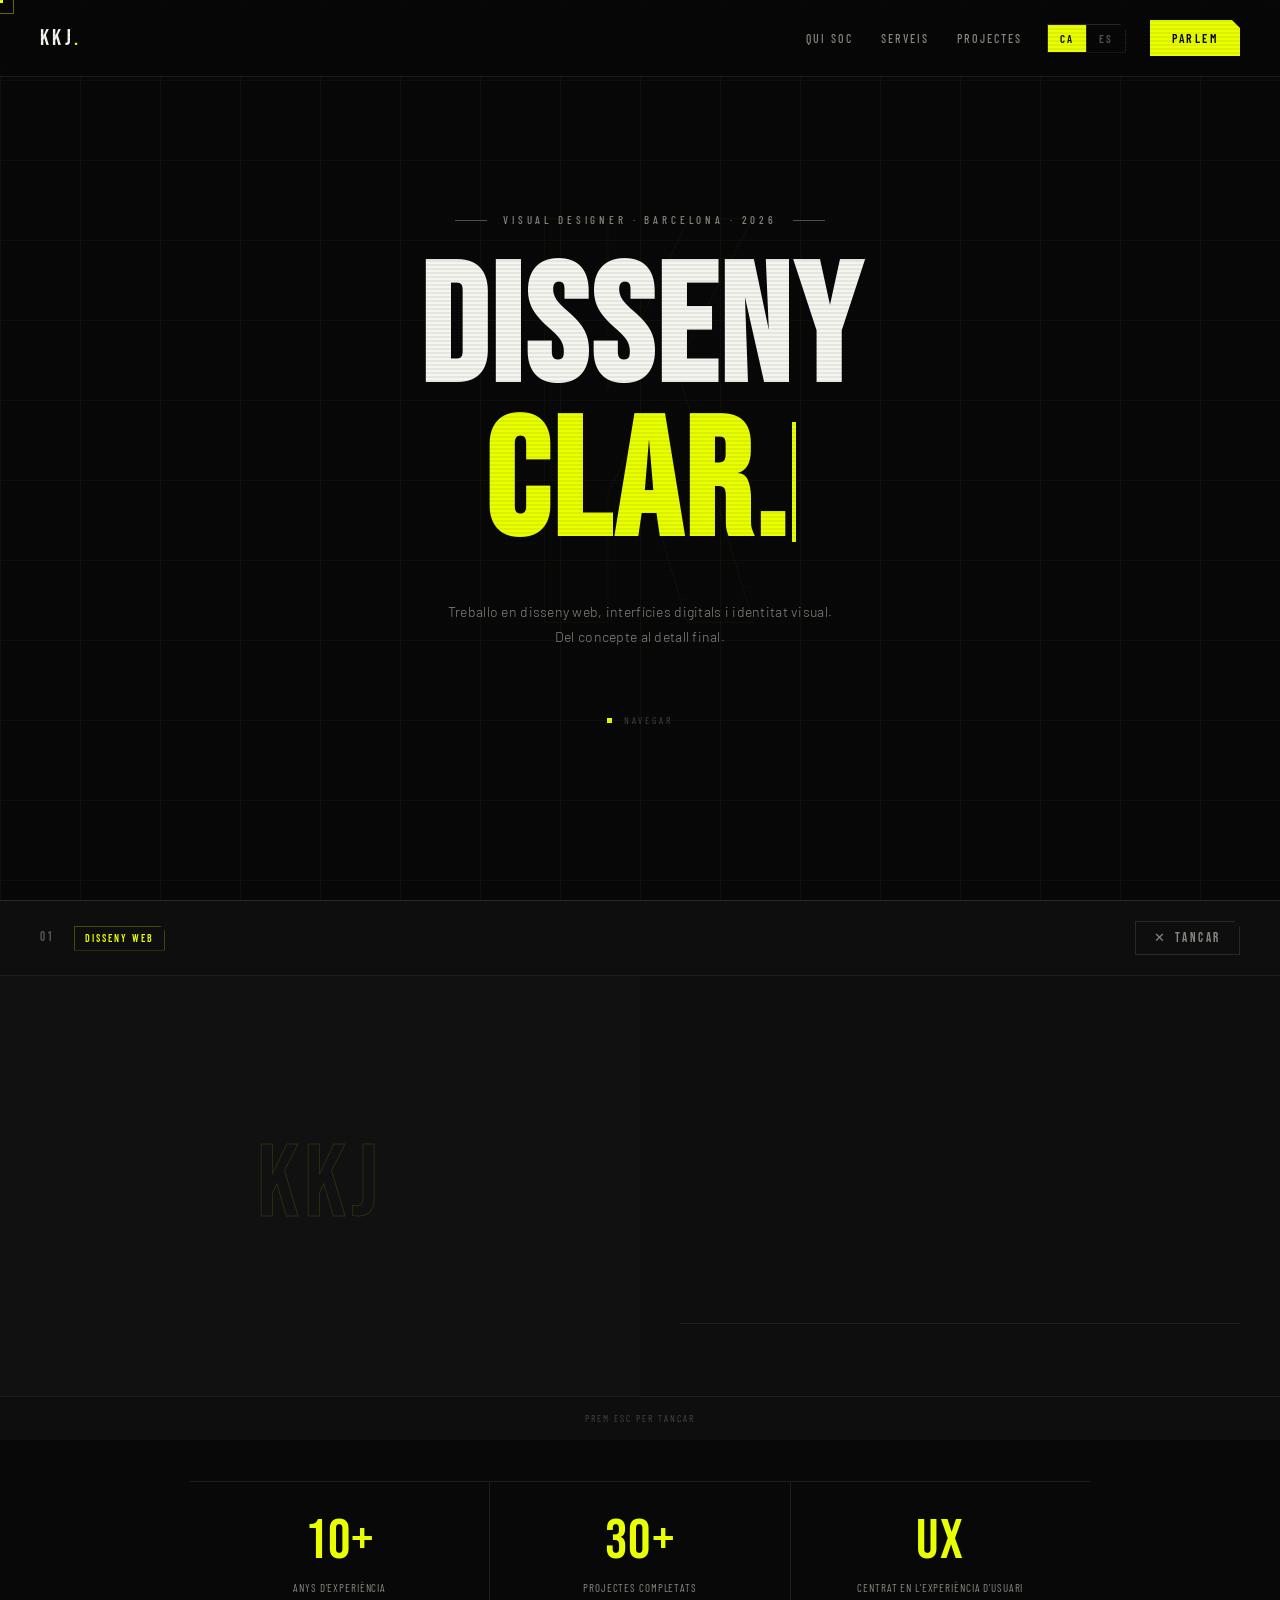
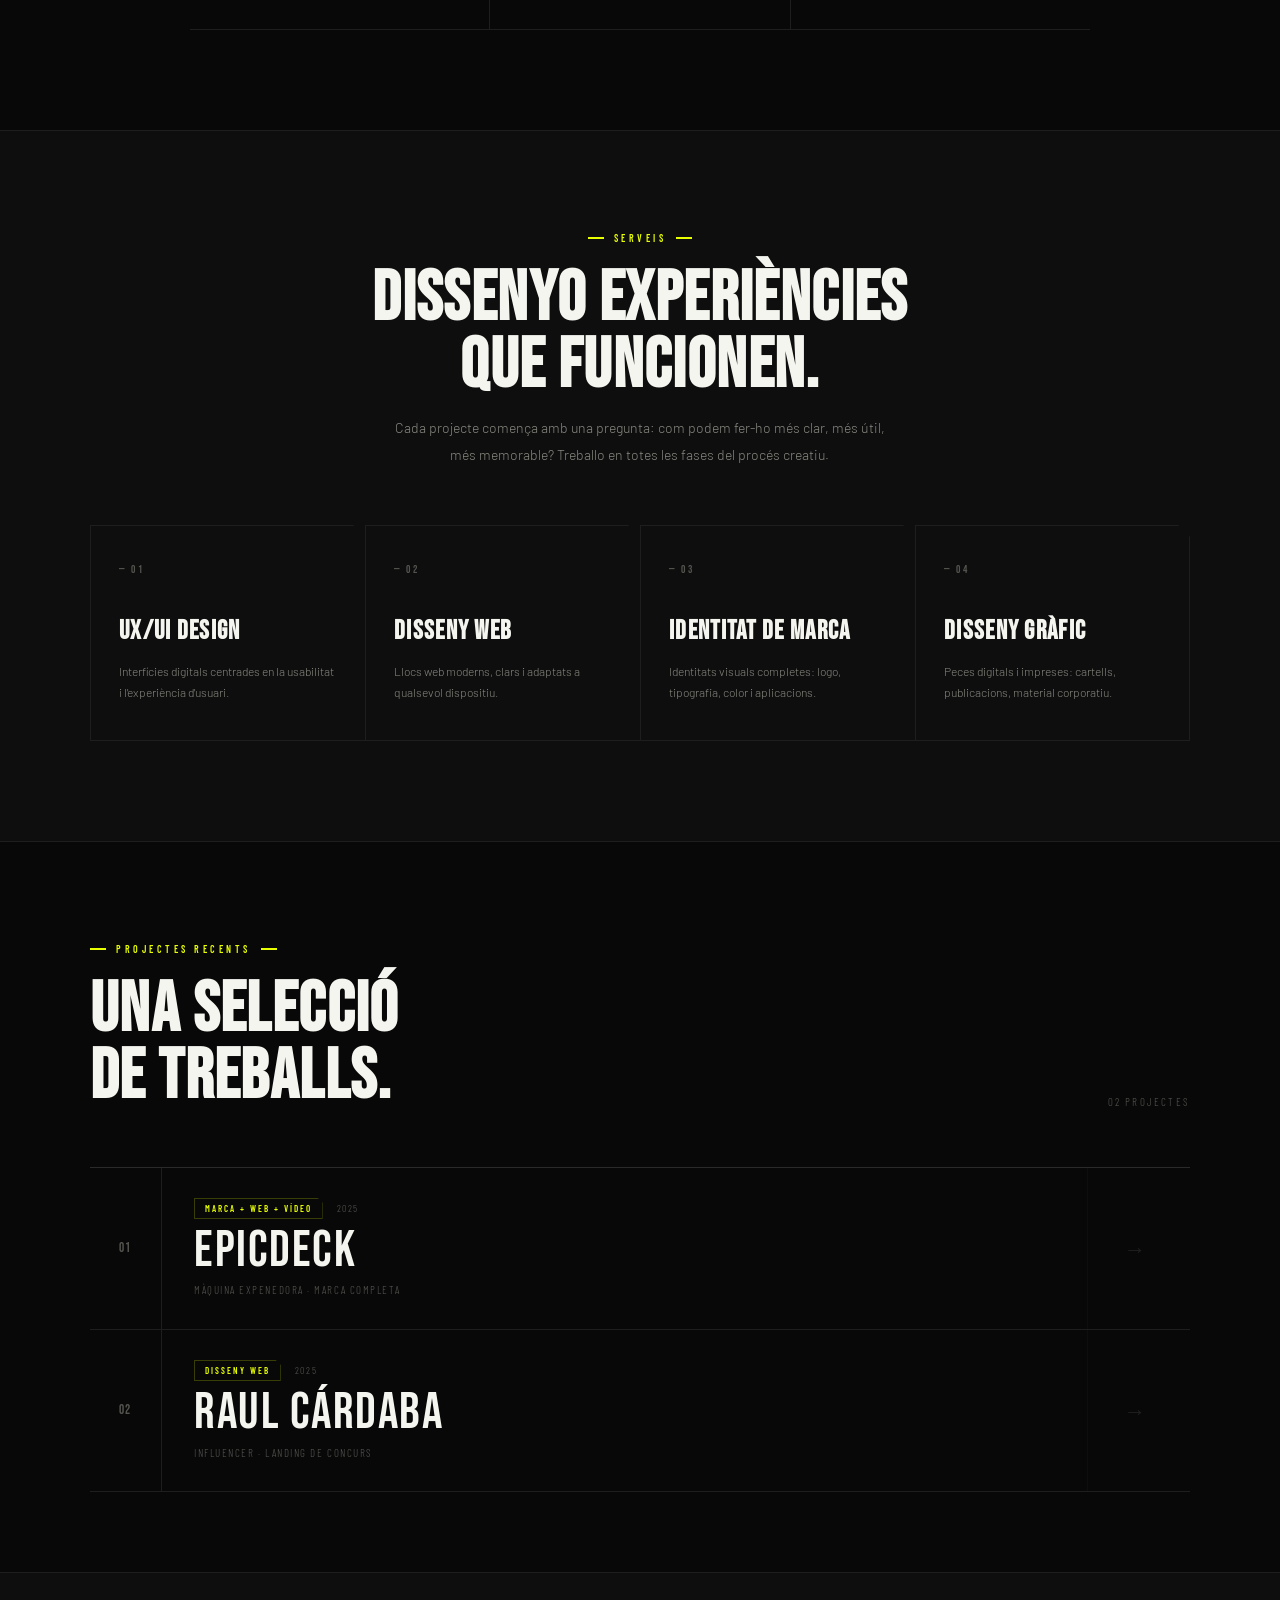
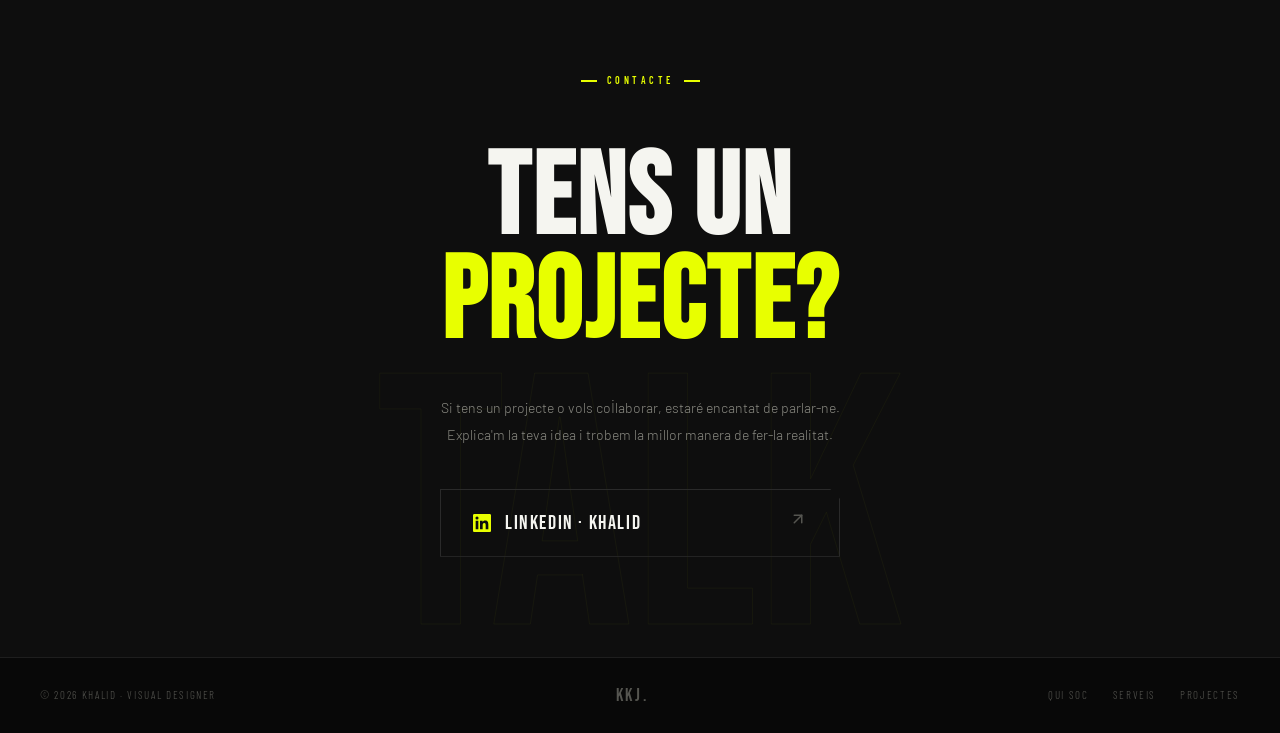
==== commit eee06669: "Update index.html 03 a 02 projectes" ====
--- a/index.html
+++ b/index.html
@@ -1,234 +1,273 @@
 <!DOCTYPE html>
 <html lang="ca">
-<head>
-  <meta charset="UTF-8" />
-  <meta name="viewport" content="width=device-width, initial-scale=1.0" />
-  <title>Khalid · Dissenyador Web i Gràfic a Barcelona</title>
-  <meta name="description" content="Khalid, dissenyador web i gràfic a Barcelona. Especialitzat en identitat visual, disseny web, packaging i contingut digital. Projectes reals per a marques i creadors." />
-  <meta name="keywords" content="dissenyador web Barcelona, diseñador web Barcelona, diseñador gráfico Barcelona, identitat visual, identidad visual, branding, packaging, portfolio disseny" />
-  <meta name="author" content="Khalid" />
-  <meta name="robots" content="index, follow" />
-  <link rel="canonical" href="https://khalidkj.es/" />
-  <link rel="icon" href="assets/img/favicon.ico" />
-  <meta property="og:type" content="website" />
-  <meta property="og:url" content="https://khalidkj.es/" />
-  <meta property="og:title" content="Khalid · Dissenyador Web i Gràfic a Barcelona" />
-  <meta property="og:description" content="Disseny web, identitat visual i packaging. Projectes reals per a marques i creadors a Barcelona." />
-  <meta property="og:image" content="assets/img/og-image.png" />
-  <meta property="og:locale" content="ca_ES" />
-  <meta property="og:locale:alternate" content="es_ES" />
-  <meta name="twitter:card" content="summary_large_image" />
-  <meta name="twitter:title" content="Khalid · Dissenyador Web i Gràfic a Barcelona" />
-  <meta name="twitter:description" content="Disseny web, identitat visual i packaging. Projectes reals per a marques i creadors a Barcelona." />
-  <meta name="twitter:image" content="assets/img/og-image.png" />
-  <link rel="preconnect" href="https://fonts.googleapis.com" />
-  <link rel="preconnect" href="https://fonts.gstatic.com" crossorigin />
-  <link href="https://fonts.googleapis.com/css2?family=Bebas+Neue&family=Barlow:ital,wght@0,300;0,400;0,500;0,600;1,300;1,400&family=Barlow+Condensed:wght@300;400;500;600;700&display=swap" rel="stylesheet" />
-  <link rel="stylesheet" href="assets/css/style.css" />
-</head>
-<body>
-  <div class="cursor" id="cursor"></div>
-  <div class="cursor-follower" id="cursorFollower"></div>
-  <nav>
-    <a href="#inici" class="nav-wordmark">KKJ<span>.</span></a>
-    <div class="nav-right">
-      <div class="nav-links">
-        <a href="#qui-soc"   class="nav-link" data-t="nav.about">Qui soc</a>
-        <a href="#que-faig"  class="nav-link" data-t="nav.services">Serveis</a>
-        <a href="#projectes" class="nav-link" data-t="nav.projects">Projectes</a>
+  <head>
+    <meta charset="UTF-8" />
+    <meta name="viewport" content="width=device-width, initial-scale=1.0" />
+    <title>Khalid · Dissenyador Web i Gràfic a Barcelona</title>
+    <meta
+    name="description"
+    content="Khalid, dissenyador web i gràfic a Barcelona. Especialitzat en identitat visual, disseny web, packaging i contingut digital. Projectes reals per a marques i creadors."
+    />
+    <meta
+    name="keywords"
+    content="dissenyador web Barcelona, diseñador web Barcelona, diseñador gráfico Barcelona, identitat visual, identidad visual, branding, packaging, portfolio disseny"
+    />
+    <meta name="author" content="Khalid" />
+    <meta name="robots" content="index, follow" />
+    <meta name="theme-color" content="#0f0f0f" />
+    <!-- Canonical -->
+    <link rel="canonical" href="https://khalidkj.es/" />
+    <!-- Favicons -->
+    <link rel="icon" href="/assets/img/favicon.ico" />
+    <link rel="icon" type="image/png" sizes="32x32" href="/assets/img/favicon-32x32.png" />
+    <link rel="icon" type="image/png" sizes="16x16" href="/assets/img/favicon-16x16.png" />
+    <link rel="apple-touch-icon" sizes="180x180" href="/assets/img/apple-touch-icon.png" />
+    <!-- Open Graph -->
+    <meta property="og:type" content="website" />
+    <meta property="og:site_name" content="Khalid" />
+    <meta property="og:url" content="https://khalidkj.es/" />
+    <meta property="og:title" content="Khalid · Dissenyador Web i Gràfic a Barcelona" />
+    <meta
+    property="og:description"
+    content="Disseny web, identitat visual i packaging. Projectes reals per a marques i creadors a Barcelona."
+    />
+    <meta property="og:image" content="https://khalidkj.es/assets/img/og-image.png" />
+    <meta property="og:image:width" content="1200" />
+    <meta property="og:image:height" content="630" />
+    <meta property="og:locale" content="ca_ES" />
+    <meta property="og:locale:alternate" content="es_ES" />
+    <!-- Twitter -->
+    <meta name="twitter:card" content="summary_large_image" />
+    <meta name="twitter:title" content="Khalid · Dissenyador Web i Gràfic a Barcelona" />
+    <meta
+    name="twitter:description"
+    content="Disseny web, identitat visual i packaging. Projectes reals per a marques i creadors a Barcelona."
+    />
+    <meta name="twitter:image" content="https://khalidkj.es/assets/img/og-image.png" />
+    <meta
+    name="twitter:image:alt"
+    content="Portfolio de Khalid, dissenyador web i gràfic a Barcelona"
+    />
+    <!-- JSON-LD -->
+    <script type="application/ld+json">
+    {
+    "@context": "https://schema.org",
+    "@type": "Person",
+    "name": "Khalid",
+    "url": "https://khalidkj.es/",
+    "image": "https://khalidkj.es/assets/img/og-image.png",
+    "jobTitle": "Dissenyador Web i Gràfic",
+    "description": "Dissenyador web i gràfic a Barcelona, especialitzat en identitat visual, disseny web, packaging i contingut digital.",
+    "address": {
+    "@type": "PostalAddress",
+    "addressLocality": "Barcelona",
+    "addressCountry": "ES"
+    },
+    "sameAs": [
+    "https://www.linkedin.com/in/TU-USUARIO",
+    "https://github.com/TU-USUARIO"
+    ]
+    }
+    </script>
+    <!-- Fonts -->
+    <link rel="preconnect" href="https://fonts.googleapis.com" />
+    <link rel="preconnect" href="https://fonts.gstatic.com" crossorigin />
+    <link
+      href="https://fonts.googleapis.com/css2?family=Bebas+Neue&family=Barlow:ital,wght@0,300;0,400;0,500;0,600;1,300;1,400&family=Barlow+Condensed:wght@300;400;500;600;700&display=swap"
+      rel="stylesheet"
+      />
+      <!-- CSS -->
+      <link rel="stylesheet" href="/assets/css/style.css" />
+    </head>
+    <body>
+      <div class="cursor" id="cursor"></div>
+      <div class="cursor-follower" id="cursorFollower"></div>
+      <nav>
+        <a href="#inici" class="nav-wordmark" aria-label="Anar a inici">KKJ<span>.</span></a>
+        <div class="nav-right">
+          <div class="nav-links">
+            <a href="#qui-soc" class="nav-link" data-t="nav.about">Qui soc</a>
+            <a href="#que-faig" class="nav-link" data-t="nav.services">Serveis</a>
+            <a href="#projectes" class="nav-link" data-t="nav.projects">Projectes</a>
+          </div>
+          <div class="lang-toggle" aria-label="Canviar idioma">
+            <button class="lang-btn active" data-lang="ca" aria-pressed="true">CA</button>
+            <button class="lang-btn" data-lang="es" aria-pressed="false">ES</button>
+          </div>
+          <a href="#contacte" class="btn-cta" data-t="nav.cta">Parlem</a>
+        </div>
+      </nav>
+      <header id="inici">
+        <div class="hero-watermark">K</div>
+        <p class="hero-eyebrow fade-up fade-up-1" data-t="hero.eyebrow">Visual Designer · Barcelona · 2026</p>
+        <h1 class="hero-title fade-up fade-up-2">
+        <span data-t="hero.title1">DISSENY</span><br />
+        <span class="line-accent typing-wrap">
+          <span class="typing-word" id="typingWord"></span><span class="typing-cursor"></span>
+        </span>
+        </h1>
+        <p class="hero-sub fade-up fade-up-3" data-t="hero.sub">
+          Treballo en disseny web, interfícies digitals i identitat visual.<br />
+          Del concepte al detall final.
+        </p>
+        <div class="hero-scroll fade-up fade-up-4">
+          <div class="hero-scroll-dot"></div>
+          <span data-t="hero.scroll">Navegar</span>
+        </div>
+      </header>
+      <main>
+        <div class="divider"></div>
+        <section id="qui-soc">
+          <div class="reveal">
+            <p class="section-tag" data-t="about.tag">Qui soc</p>
+            <h2 class="about-title" data-t="about.title">DISSENYADOR<br /><span>VISUAL</span><br />AMB CRITERI.</h2>
+            <p class="about-text" data-t="about.p1">Soc Khalid, dissenyador web i gràfic amb passió per crear experiències visuals que comuniquen de manera clara i efectiva. Combino estètica i funcionalitat en cada projecte.</p>
+            <p class="about-text" data-t="about.p2">El meu procés abasta tot el cicle: des de la recerca i l'arquitectura de la informació fins als detalls visuals finals. El bon disseny és invisible — simplement funciona.</p>
+          </div>
+          <div class="stats-row reveal">
+            <div class="stat-item">
+              <span class="stat-num">10+</span>
+              <span class="stat-label" data-t="about.stat1">Anys d'experiència</span>
+            </div>
+            <div class="stat-item">
+              <span class="stat-num">30+</span>
+              <span class="stat-label" data-t="about.stat2">Projectes completats</span>
+            </div>
+            <div class="stat-item">
+              <span class="stat-num">UX</span>
+              <span class="stat-label" data-t="about.stat3">Centrat en l'experiència d'usuari</span>
+            </div>
+          </div>
+        </section>
+        <div class="divider"></div>
+        <section id="que-faig">
+          <div class="reveal">
+            <p class="section-tag" data-t="services.tag">Serveis</p>
+            <h2 class="services-title" data-t="services.title">DISSENYO EXPERIÈNCIES<br />QUE FUNCIONEN.</h2>
+            <p class="services-intro" data-t="services.intro">Cada projecte comença amb una pregunta: com podem fer-ho més clar, més útil, més memorable? Treballo en totes les fases del procés creatiu.</p>
+          </div>
+          <div class="services-grid">
+            <div class="service-card reveal">
+              <p class="service-num">— 01</p>
+              <h3 class="service-name" data-t="services.s1.name">UX/UI DESIGN</h3>
+              <p class="service-desc" data-t="services.s1.desc">Interfícies digitals centrades en la usabilitat i l'experiència d'usuari.</p>
+            </div>
+            <div class="service-card reveal">
+              <p class="service-num">— 02</p>
+              <h3 class="service-name" data-t="services.s2.name">DISSENY WEB</h3>
+              <p class="service-desc" data-t="services.s2.desc">Llocs web moderns, clars i adaptats a qualsevol dispositiu.</p>
+            </div>
+            <div class="service-card reveal">
+              <p class="service-num">— 03</p>
+              <h3 class="service-name" data-t="services.s3.name">IDENTITAT DE MARCA</h3>
+              <p class="service-desc" data-t="services.s3.desc">Identitats visuals completes: logo, tipografia, color i aplicacions.</p>
+            </div>
+            <div class="service-card reveal">
+              <p class="service-num">— 04</p>
+              <h3 class="service-name" data-t="services.s4.name">DISSENY GRÀFIC</h3>
+              <p class="service-desc" data-t="services.s4.desc">Peces digitals i impreses: cartells, publicacions, material corporatiu.</p>
+            </div>
+          </div>
+        </section>
+        <div class="divider"></div>
+        <section id="projectes">
+          <div class="projects-header reveal">
+            <div>
+              <p class="section-tag" style="justify-content:flex-start;" data-t="projects.tag">Projectes recents</p>
+              <h2 class="projects-title" data-t="projects.title">UNA SELECCIÓ<br>DE TREBALLS.</h2>
+            </div>
+            <span class="projects-count" data-t="projects.count">02 projectes</span>
+          </div>
+          <div class="proj-list reveal">
+            <div class="proj-row" data-project="0" role="button" tabindex="0" aria-label="Obrir projecte EPICDECK">
+              <div class="proj-row-num">01</div>
+              <div class="proj-row-info">
+                <div class="proj-row-meta">
+                  <span class="proj-row-tag" data-t="projects.p1.tag">Marca + Web + Vídeo</span>
+                  <span class="proj-row-year">2025</span>
+                </div>
+                <div class="proj-row-title" data-t="projects.p1.name">EPICDECK</div>
+                <div class="proj-row-sub" data-t="projects.p1.sub">Màquina expenedora · Marca completa</div>
+              </div>
+              <div class="proj-row-arrow" aria-hidden="true">→</div>
+            </div>
+            <div class="proj-row" data-project="1" role="button" tabindex="0" aria-label="Obrir projecte RAUL CÁRDABA">
+              <div class="proj-row-num">02</div>
+              <div class="proj-row-info">
+                <div class="proj-row-meta">
+                  <span class="proj-row-tag" data-t="projects.p2.tag">Disseny Web</span>
+                  <span class="proj-row-year">2025</span>
+                </div>
+                <div class="proj-row-title" data-t="projects.p2.name">RAUL CÁRDABA</div>
+                <div class="proj-row-sub" data-t="projects.p2.sub">Influencer · Landing de concurs</div>
+              </div>
+              <div class="proj-row-arrow" aria-hidden="true">→</div>
+            </div>
+          </div>
+        </section>
+        <div class="divider"></div>
+        <section id="contacte">
+          <div class="contact-inner reveal">
+            <p class="section-tag" data-t="contact.tag">Contacte</p>
+            <h2 class="contact-title" data-t="contact.title">TENS UN<br /><span>PROJECTE?</span></h2>
+            <p class="contact-text" data-t="contact.text">Si tens un projecte o vols col·laborar, estaré encantat de parlar-ne. Explica'm la teva idea i trobem la millor manera de fer-la realitat.</p>
+            <a
+              href="https://www.linkedin.com/in/kk-j/"
+              target="_blank"
+              rel="noopener noreferrer"
+              class="contact-linkedin"
+              aria-label="Veure perfil de LinkedIn de Khalid"
+              >
+              <svg class="li-icon" xmlns="http://www.w3.org/2000/svg" viewBox="0 0 24 24" aria-hidden="true">
+                <path d="M20.447 20.452h-3.554v-5.569c0-1.328-.027-3.037-1.852-3.037-1.853 0-2.136 1.445-2.136 2.939v5.667H9.351V9h3.414v1.561h.046c.477-.9 1.637-1.85 3.37-1.85 3.601 0 4.267 2.37 4.267 5.455v6.286zM5.337 7.433a2.062 2.062 0 0 1-2.063-2.065 2.064 2.064 0 1 1 2.063 2.065zm1.782 13.019H3.555V9h3.564v11.452zM22.225 0H1.771C.792 0 0 .774 0 1.729v20.542C0 23.227.792 24 1.771 24h20.451C23.2 24 24 23.227 24 22.271V1.729C24 .774 23.2 0 22.222 0h.003z"/>
+              </svg>
+              <span class="li-label">LinkedIn · Khalid</span>
+              <span class="li-arrow" aria-hidden="true">
+                <svg xmlns="http://www.w3.org/2000/svg" width="18" height="18" viewBox="0 0 24 24" fill="none" stroke="currentColor" stroke-width="2" stroke-linecap="round" stroke-linejoin="round">
+                  <path d="M7 17L17 7" />
+                  <path d="M7 7h10v10" />
+                </svg>
+              </span>
+            </a>
+          </div>
+        </section>
+      </main>
+      <!-- PROJECT MODAL -->
+      <div class="modal-overlay" id="modalOverlay"></div>
+      <div class="modal" id="projectModal" role="dialog" aria-modal="true" aria-labelledby="modalTitle">
+        <div class="modal-header">
+          <div class="modal-header-left">
+            <span class="modal-index" id="modalIndex">01</span>
+            <span class="modal-tag" id="modalTag">Disseny Web</span>
+          </div>
+          <button class="modal-close" id="modalClose" aria-label="Tancar modal">
+          <span>✕</span> <span data-t="modal.close">TANCAR</span>
+          </button>
+        </div>
+        <div class="modal-body">
+          <div id="modalMedia" class="modal-media">
+            <div class="modal-image-placeholder" id="modalPlaceholder">KKJ</div>
+          </div>
+          <div class="modal-info">
+            <div>
+              <h2 class="modal-title" id="modalTitle"></h2>
+              <p class="modal-year" id="modalYear"></p>
+            </div>
+            <p class="modal-desc" id="modalDesc"></p>
+            <div class="modal-meta" id="modalMeta"></div>
+          </div>
+        </div>
+        <p class="modal-esc" data-t="modal.esc">Prem ESC per tancar</p>
       </div>
-      <div class="lang-toggle">
-        <button class="lang-btn active" data-lang="ca">CA</button>
-        <button class="lang-btn" data-lang="es">ES</button>
-      </div>
-      <a href="#contacte" class="btn-cta" data-t="nav.cta">Parlem</a>
-    </div>
-  </nav>
-
-  <header id="inici">
-    <div class="hero-watermark">K</div>
-    <p class="hero-eyebrow fade-up fade-up-1" data-t="hero.eyebrow">Visual Designer · Barcelona · 2026</p>
-    <h1 class="hero-title fade-up fade-up-2">
-      <span data-t="hero.title1">DISSENY</span><br />
-      <span class="line-accent typing-wrap">
-        <span class="typing-word" id="typingWord"></span><span class="typing-cursor"></span>
-      </span>
-    </h1>
-    <p class="hero-sub fade-up fade-up-3" data-t="hero.sub">
-      Treballo en disseny web, interfícies digitals i identitat visual.<br />Del concepte al detall final.
-    </p>
-    <div class="hero-scroll fade-up fade-up-4">
-      <div class="hero-scroll-dot"></div>
-      <span data-t="hero.scroll">Navegar</span>
-    </div>
-  </header>
-
-  <div class="divider"></div>
-
-  <section id="qui-soc">
-    <div class="reveal">
-      <p class="section-tag" data-t="about.tag">Qui soc</p>
-      <h2 class="about-title" data-t="about.title">DISSENYADOR<br /><span>VISUAL</span><br />AMB CRITERI.</h2>
-      <p class="about-text" data-t="about.p1">Soc Khalid, dissenyador web i gràfic amb passió per crear experiències visuals que comuniquen de manera clara i efectiva. Combino estètica i funcionalitat en cada projecte.</p>
-      <p class="about-text" data-t="about.p2">El meu procés abasta tot el cicle: des de la recerca i l'arquitectura de la informació fins als detalls visuals finals. El bon disseny és invisible — simplement funciona.</p>
-    </div>
-    <div class="stats-row reveal">
-      <div class="stat-item">
-        <span class="stat-num">10+</span>
-        <span class="stat-label" data-t="about.stat1">Anys d'experiència</span>
-      </div>
-      <div class="stat-item">
-        <span class="stat-num">30+</span>
-        <span class="stat-label" data-t="about.stat2">Projectes completats</span>
-      </div>
-      <div class="stat-item">
-        <span class="stat-num">UX</span>
-        <span class="stat-label" data-t="about.stat3">Centrat en l'experiència d'usuari</span>
-      </div>
-    </div>
-  </section>
-
-  <div class="divider"></div>
-
-  <section id="que-faig">
-    <div class="reveal">
-      <p class="section-tag" data-t="services.tag">Serveis</p>
-      <h2 class="services-title" data-t="services.title">DISSENYO EXPERIÈNCIES<br />QUE FUNCIONEN.</h2>
-      <p class="services-intro" data-t="services.intro">Cada projecte comença amb una pregunta: com podem fer-ho més clar, més útil, més memorable? Treballo en totes les fases del procés creatiu.</p>
-    </div>
-    <div class="services-grid">
-      <div class="service-card reveal">
-        <p class="service-num">— 01</p>
-        <h3 class="service-name" data-t="services.s1.name">UX/UI DESIGN</h3>
-        <p class="service-desc" data-t="services.s1.desc">Interfícies digitals centrades en la usabilitat i l'experiència d'usuari.</p>
-      </div>
-      <div class="service-card reveal">
-        <p class="service-num">— 02</p>
-        <h3 class="service-name" data-t="services.s2.name">DISSENY WEB</h3>
-        <p class="service-desc" data-t="services.s2.desc">Llocs web moderns, clars i adaptats a qualsevol dispositiu.</p>
-      </div>
-      <div class="service-card reveal">
-        <p class="service-num">— 03</p>
-        <h3 class="service-name" data-t="services.s3.name">IDENTITAT DE MARCA</h3>
-        <p class="service-desc" data-t="services.s3.desc">Identitats visuals completes: logo, tipografia, color i aplicacions.</p>
-      </div>
-      <div class="service-card reveal">
-        <p class="service-num">— 04</p>
-        <h3 class="service-name" data-t="services.s4.name">DISSENY GRÀFIC</h3>
-        <p class="service-desc" data-t="services.s4.desc">Peces digitals i impreses: cartells, publicacions, material corporatiu.</p>
-      </div>
-    </div>
-  </section>
-
-  <div class="divider"></div>
-
-  <!-- PROJECTS — lista Marathon -->
-  <section id="projectes">
-    <div class="projects-header reveal">
-      <div>
-        <p class="section-tag" style="justify-content:flex-start;" data-t="projects.tag">Projectes recents</p>
-        <h2 class="projects-title" data-t="projects.title">UNA SELECCIÓ<br>DE TREBALLS.</h2>
-      </div>
-      <span class="projects-count" data-t="projects.count">03 projectes</span>
-    </div>
-
-    <div class="proj-list reveal">
-      <div class="proj-row" data-project="0">
-        <div class="proj-row-num">01</div>
-        <div class="proj-row-info">
-          <div class="proj-row-meta">
-            <span class="proj-row-tag" data-t="projects.p1.tag">Marca + Web + Vídeo</span>
-            <span class="proj-row-year">2025</span>
-          </div>
-          <div class="proj-row-title" data-t="projects.p1.name">EPICDECK</div>
-          <div class="proj-row-sub" data-t="projects.p1.sub">Màquina expenedora · Marca completa</div>
-        </div>
-        <div class="proj-row-arrow">→</div>
-      </div>
-
-      <div class="proj-row" data-project="1">
-        <div class="proj-row-num">02</div>
-        <div class="proj-row-info">
-          <div class="proj-row-meta">
-            <span class="proj-row-tag" data-t="projects.p2.tag">Disseny Web</span>
-            <span class="proj-row-year">2025</span>
-          </div>
-          <div class="proj-row-title" data-t="projects.p2.name">RAUL CÁRDABA</div>
-          <div class="proj-row-sub" data-t="projects.p2.sub">Influencer · Landing de concurs</div>
-        </div>
-        <div class="proj-row-arrow">→</div>
-      </div>
-    </div>
-  </section>
-
-  <div class="divider"></div>
-
-  <section id="contacte">
-    <div class="contact-inner reveal">
-      <p class="section-tag" data-t="contact.tag">Contacte</p>
-      <h2 class="contact-title" data-t="contact.title">TENS UN<br /><span>PROJECTE?</span></h2>
-      <p class="contact-text" data-t="contact.text">Si tens un projecte o vols col·laborar, estaré encantat de parlar-ne. Explica'm la teva idea i trobem la millor manera de fer-la realitat.</p>
-      <a href="https://www.linkedin.com/feed/" target="_blank" rel="noopener noreferrer" class="contact-linkedin">
-        <svg class="li-icon" xmlns="http://www.w3.org/2000/svg" viewBox="0 0 24 24">
-          <path d="M20.447 20.452h-3.554v-5.569c0-1.328-.027-3.037-1.852-3.037-1.853 0-2.136 1.445-2.136 2.939v5.667H9.351V9h3.414v1.561h.046c.477-.9 1.637-1.85 3.37-1.85 3.601 0 4.267 2.37 4.267 5.455v6.286zM5.337 7.433a2.062 2.062 0 0 1-2.063-2.065 2.064 2.064 0 1 1 2.063 2.065zm1.782 13.019H3.555V9h3.564v11.452zM22.225 0H1.771C.792 0 0 .774 0 1.729v20.542C0 23.227.792 24 1.771 24h20.451C23.2 24 24 23.227 24 22.271V1.729C24 .774 23.2 0 22.222 0h.003z"/>
-        </svg>
-        <span class="li-label">LinkedIn · Khalid</span>
-        <span class="li-arrow"><svg
-    xmlns="http://www.w3.org/2000/svg"
-    width="18"
-    height="18"
-    viewBox="0 0 24 24"
-    fill="none"
-    stroke="currentColor"
-    stroke-width="2"
-    stroke-linecap="round"
-    stroke-linejoin="round"
-  >
-    <path d="M7 17L17 7" />
-    <path d="M7 7h10v10" />
-  </svg></span>
-      </a>
-    </div>
-  </section>
-
-  <!-- PROJECT MODAL -->
-  <div class="modal-overlay" id="modalOverlay"></div>
-  <div class="modal" id="projectModal">
-    <div class="modal-header">
-      <div class="modal-header-left">
-        <span class="modal-index" id="modalIndex">01</span>
-        <span class="modal-tag" id="modalTag">Disseny Web</span>
-      </div>
-      <button class="modal-close" id="modalClose">
-        <span>✕</span> <span data-t="modal.close">TANCAR</span>
-      </button>
-    </div>
-    <div class="modal-body">
-      <div id="modalMedia" class="modal-media">
-        <!-- renderitzat per JS per cada projecte -->
-        <div class="modal-image-placeholder" id="modalPlaceholder">KKJ</div>
-      </div>
-      <div class="modal-info">
-        <div>
-          <h2 class="modal-title" id="modalTitle"></h2>
-          <p class="modal-year" id="modalYear"></p>
-        </div>
-        <p class="modal-desc" id="modalDesc"></p>
-        <div class="modal-meta" id="modalMeta"></div>
-      </div>
-    </div>
-    <p class="modal-esc" data-t="modal.esc">Prem ESC per tancar</p>
-  </div>
-
-  <footer>
-    <span class="footer-copy" data-t="footer.copy">© 2026 Khalid · Visual Designer</span>
-    <a href="#inici" class="footer-wordmark">KKJ.</a>
-    <div class="footer-links">
-      <a href="#qui-soc"   class="footer-link" data-t="nav.about">Qui soc</a>
-      <a href="#que-faig"  class="footer-link" data-t="nav.services">Serveis</a>
-      <a href="#projectes" class="footer-link" data-t="nav.projects">Projectes</a>
-    </div>
-  </footer>
-  <script src="assets/js/scripts.js" defer></script>
-</body>
-</html>+      <footer>
+        <span class="footer-copy" data-t="footer.copy">© 2026 Khalid · Visual Designer</span>
+        <a href="#inici" class="footer-wordmark" aria-label="Tornar a inici">KKJ.</a>
+        <div class="footer-links">
+          <a href="#qui-soc" class="footer-link" data-t="nav.about">Qui soc</a>
+          <a href="#que-faig" class="footer-link" data-t="nav.services">Serveis</a>
+          <a href="#projectes" class="footer-link" data-t="nav.projects">Projectes</a>
+        </div>
+      </footer>
+      <script src="/assets/js/scripts.js" defer></script>
+    </body>
+  </html>
--- a/assets/css/style.css
+++ b/assets/css/style.css
@@ -39,6 +39,13 @@
 transform: translate(-50%, -50%);
 transition: all 0.15s ease;
 opacity: 0.4;
+}
+/* Ocultar el cursor en dispositivos con ancho máximo de 768px (tablets/móviles) */
+@media (max-width: 768px) {
+  .cursor,
+  .cursor-follower {
+    display: none !important;
+  }
 }
 body::after {
 content: '';
@@ -838,4 +845,4 @@
 .projects-header { flex-direction:column; align-items:flex-start; gap:6px; }
 .hero-watermark { display:none; }
 .proj-row-title { font-size: 28px; }
-}+}
